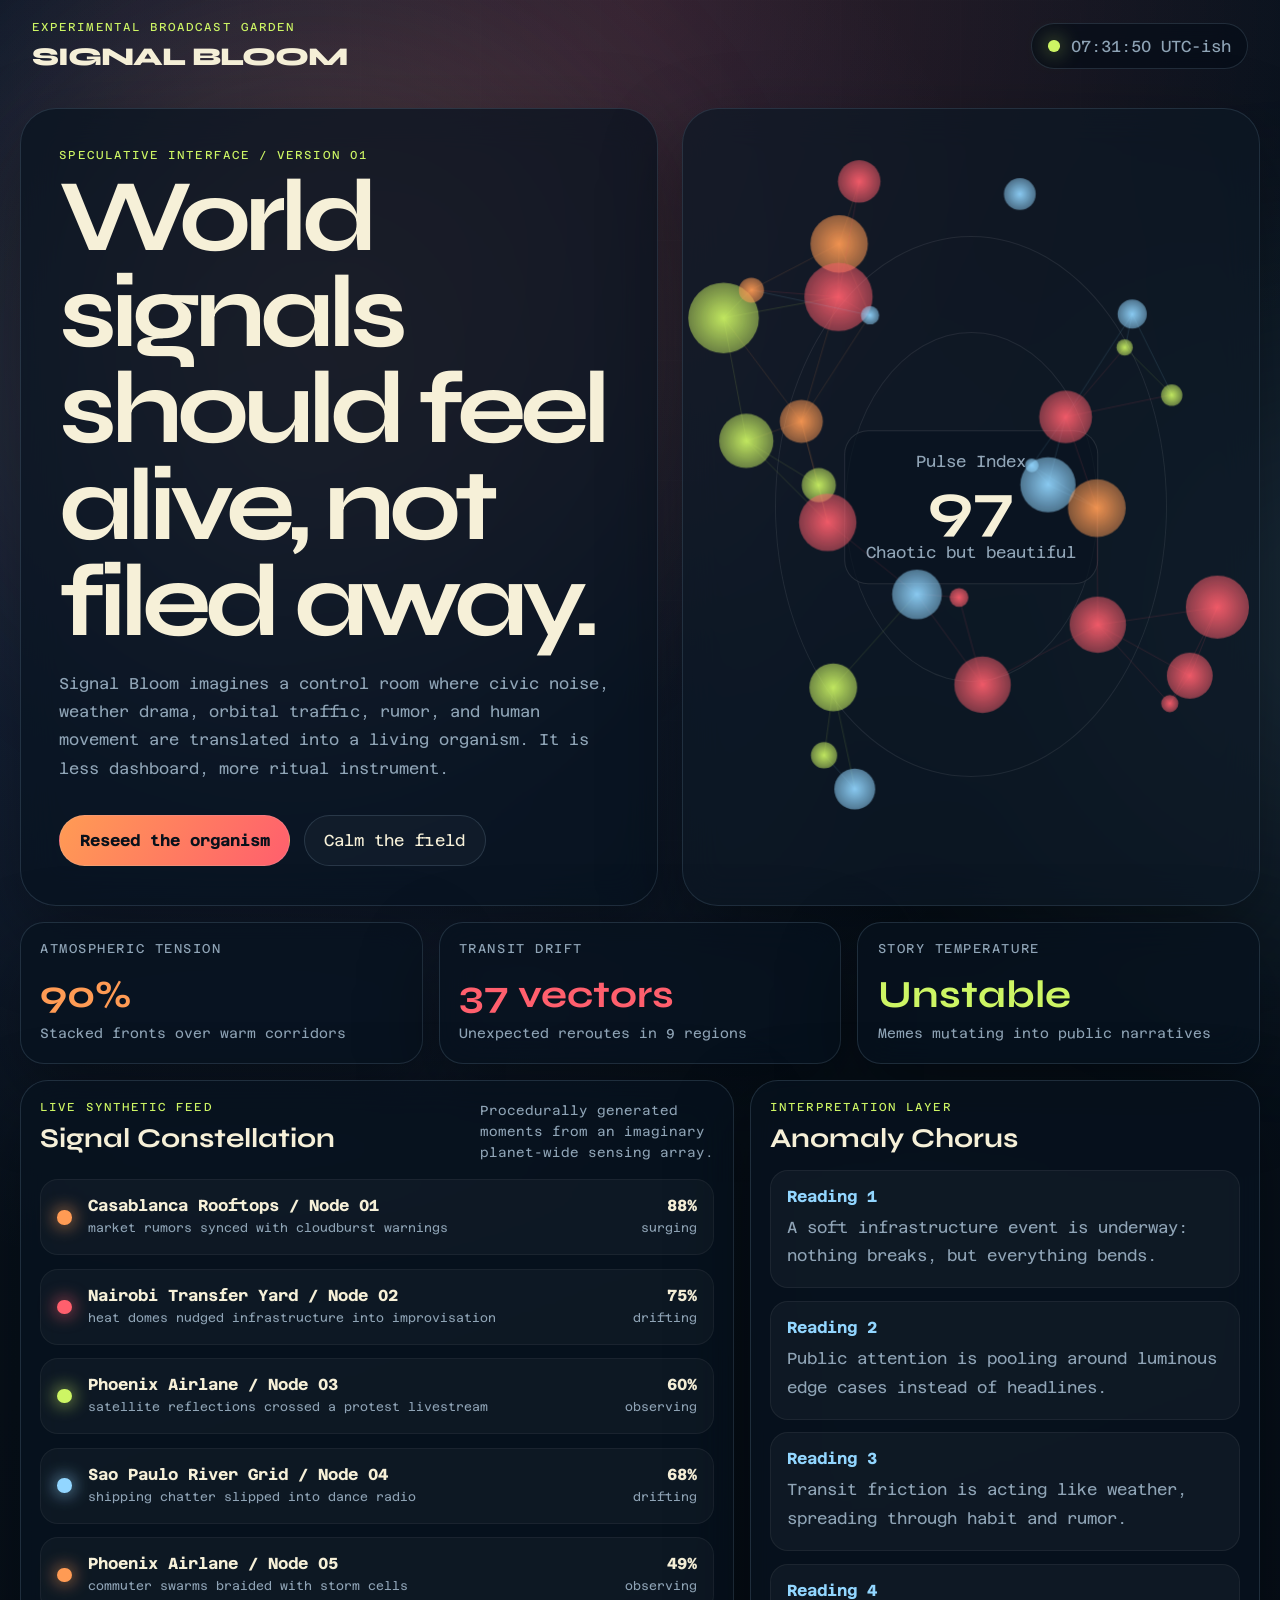
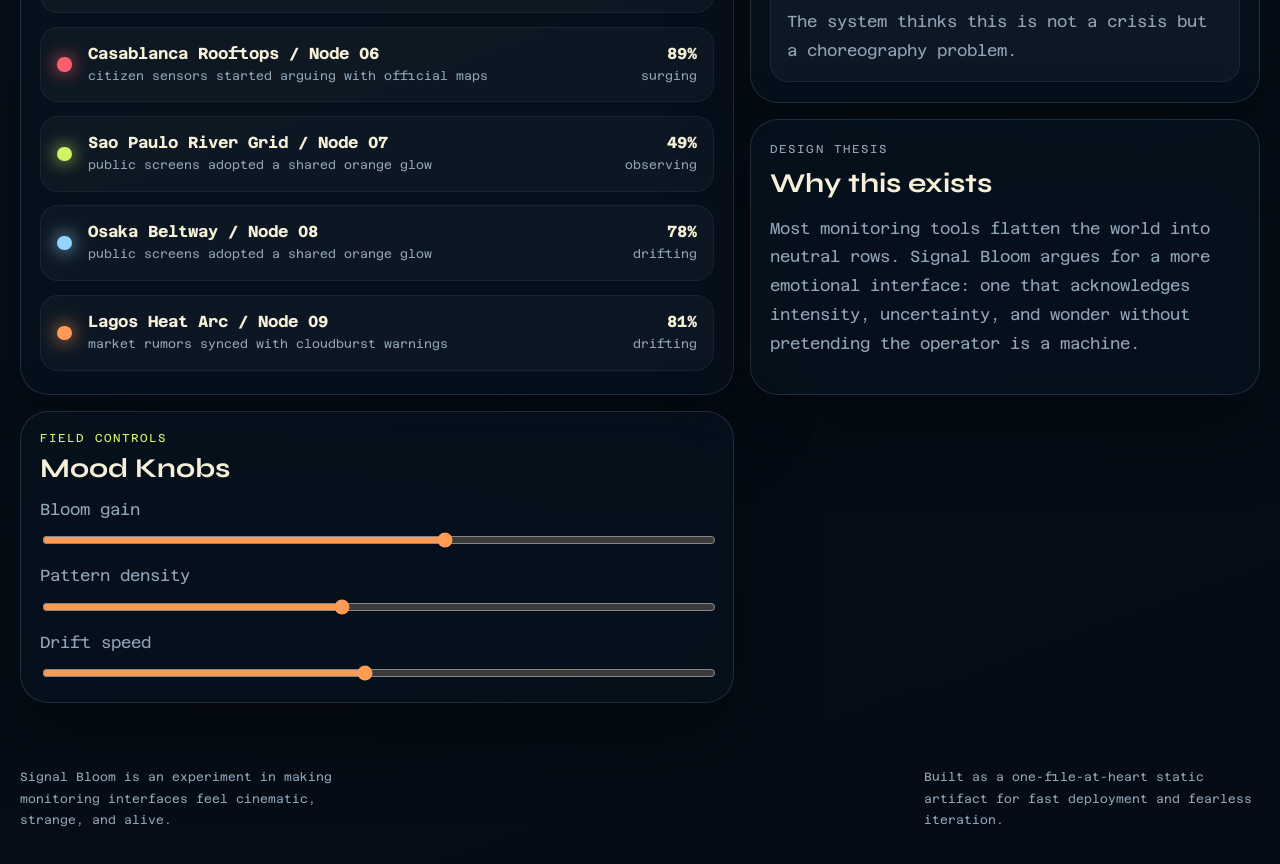
==== index.html @ ec105c97 "Create Signal Bloom experience" ====
<!DOCTYPE html>
<html lang="en">
<head>
  <meta charset="UTF-8">
  <meta name="viewport" content="width=device-width, initial-scale=1.0">
  <title>Signal Bloom</title>
  <meta
    name="description"
    content="Signal Bloom is a cinematic speculative dashboard where world noise grows into a living instrument."
  >
  <link rel="preconnect" href="https://fonts.googleapis.com">
  <link rel="preconnect" href="https://fonts.gstatic.com" crossorigin>
  <link
    href="https://fonts.googleapis.com/css2?family=Azeret+Mono:wght@400;500;700&family=Syne:wght@400;500;700;800&display=swap"
    rel="stylesheet"
  >
  <link rel="stylesheet" href="style.css">
</head>
<body>
  <div class="noise"></div>
  <div class="aurora aurora-left"></div>
  <div class="aurora aurora-right"></div>

  <header class="topbar">
    <div>
      <p class="eyebrow">Experimental Broadcast Garden</p>
      <p class="brand">SIGNAL BLOOM</p>
    </div>
    <div class="status-pill">
      <span class="status-dot"></span>
      <span id="clock">00:00:00 UTC</span>
    </div>
  </header>

  <main class="page-shell">
    <section class="hero">
      <div class="hero-copy">
        <p class="eyebrow">Speculative Interface / Version 01</p>
        <h1>World signals should feel alive, not filed away.</h1>
        <p class="lede">
          Signal Bloom imagines a control room where civic noise, weather drama, orbital traffic,
          rumor, and human movement are translated into a living organism. It is less dashboard,
          more ritual instrument.
        </p>
        <div class="hero-actions">
          <button id="reseed" class="primary-button" type="button">Reseed the organism</button>
          <button id="calm" class="ghost-button" type="button">Calm the field</button>
        </div>
      </div>

      <div class="hero-stage">
        <div class="stage-ring ring-one"></div>
        <div class="stage-ring ring-two"></div>
        <div class="stage-core">
          <p>Pulse Index</p>
          <strong id="pulse-index">87</strong>
          <span>Chaotic but beautiful</span>
        </div>
        <canvas id="signal-canvas" aria-label="Animated signal field"></canvas>
      </div>
    </section>

    <section class="metrics-grid">
      <article class="metric-card accent-sun">
        <p class="metric-label">Atmospheric Tension</p>
        <div class="metric-value-row">
          <strong id="metric-atmosphere">72%</strong>
          <span>Stacked fronts over warm corridors</span>
        </div>
      </article>
      <article class="metric-card accent-coral">
        <p class="metric-label">Transit Drift</p>
        <div class="metric-value-row">
          <strong id="metric-transit">41 vectors</strong>
          <span>Unexpected reroutes in 9 regions</span>
        </div>
      </article>
      <article class="metric-card accent-lime">
        <p class="metric-label">Story Temperature</p>
        <div class="metric-value-row">
          <strong id="metric-story">Rising</strong>
          <span>Memes mutating into public narratives</span>
        </div>
      </article>
    </section>

    <section class="content-grid">
      <article class="panel large-panel">
        <div class="panel-heading">
          <div>
            <p class="eyebrow">Live Synthetic Feed</p>
            <h2>Signal Constellation</h2>
          </div>
          <p class="panel-note">Procedurally generated moments from an imaginary planet-wide sensing array.</p>
        </div>
        <div id="signal-stream" class="signal-stream"></div>
      </article>

      <article class="panel">
        <div class="panel-heading">
          <div>
            <p class="eyebrow">Interpretation Layer</p>
            <h2>Anomaly Chorus</h2>
          </div>
        </div>
        <ul id="chorus-list" class="chorus-list"></ul>
      </article>

      <article class="panel manifesto-panel">
        <div class="panel-heading">
          <div>
            <p class="eyebrow">Design Thesis</p>
            <h2>Why this exists</h2>
          </div>
        </div>
        <p>
          Most monitoring tools flatten the world into neutral rows. Signal Bloom argues for a more
          emotional interface: one that acknowledges intensity, uncertainty, and wonder without
          pretending the operator is a machine.
        </p>
      </article>

      <article class="panel">
        <div class="panel-heading">
          <div>
            <p class="eyebrow">Field Controls</p>
            <h2>Mood Knobs</h2>
          </div>
        </div>
        <div class="control-stack">
          <label>
            Bloom gain
            <input id="gain" type="range" min="20" max="100" value="68">
          </label>
          <label>
            Pattern density
            <input id="density" type="range" min="12" max="48" value="28">
          </label>
          <label>
            Drift speed
            <input id="drift" type="range" min="5" max="28" value="16">
          </label>
        </div>
      </article>
    </section>
  </main>

  <footer class="footer">
    <p>Signal Bloom is an experiment in making monitoring interfaces feel cinematic, strange, and alive.</p>
    <p>Built as a one-file-at-heart static artifact for fast deployment and fearless iteration.</p>
  </footer>

  <script src="script.js"></script>
</body>
</html>
---- style.css ----
:root {
  --bg: #08131f;
  --bg-deep: #040b14;
  --panel: rgba(7, 18, 31, 0.72);
  --panel-strong: rgba(11, 26, 42, 0.9);
  --text: #f6f0d8;
  --muted: #8fa4b6;
  --line: rgba(182, 225, 255, 0.14);
  --sun: #ff9b54;
  --coral: #ff5f6d;
  --lime: #cdf564;
  --ice: #92d6ff;
  --violet: #7998ff;
  --shadow: 0 30px 80px rgba(0, 0, 0, 0.38);
}

* {
  box-sizing: border-box;
}

html {
  scroll-behavior: smooth;
}

body {
  margin: 0;
  min-height: 100vh;
  overflow-x: hidden;
  font-family: "Azeret Mono", monospace;
  color: var(--text);
  background:
    radial-gradient(circle at top, rgba(255, 95, 109, 0.17), transparent 28%),
    radial-gradient(circle at 20% 20%, rgba(121, 152, 255, 0.18), transparent 36%),
    linear-gradient(160deg, var(--bg) 0%, #07101a 48%, var(--bg-deep) 100%);
}

button,
input {
  font: inherit;
}

.noise,
.aurora {
  pointer-events: none;
  position: fixed;
  inset: 0;
}

.noise {
  opacity: 0.08;
  mix-blend-mode: screen;
  background-image:
    linear-gradient(rgba(255, 255, 255, 0.08) 1px, transparent 1px),
    linear-gradient(90deg, rgba(255, 255, 255, 0.06) 1px, transparent 1px);
  background-size: 120px 120px;
  mask-image: radial-gradient(circle at center, black, transparent 82%);
}

.aurora {
  filter: blur(70px);
  opacity: 0.45;
}

.aurora-left {
  background: radial-gradient(circle, rgba(255, 155, 84, 0.45), transparent 60%);
  transform: translate(-25%, -12%);
}

.aurora-right {
  background: radial-gradient(circle, rgba(146, 214, 255, 0.32), transparent 65%);
  transform: translate(55%, 18%);
}

.topbar,
.footer,
.page-shell {
  position: relative;
  z-index: 1;
}

.topbar {
  display: flex;
  align-items: center;
  justify-content: space-between;
  gap: 1rem;
  padding: 1.25rem clamp(1rem, 3vw, 2rem);
}

.eyebrow {
  margin: 0 0 0.45rem;
  color: var(--lime);
  font-size: 0.72rem;
  letter-spacing: 0.18em;
  text-transform: uppercase;
}

.brand {
  margin: 0;
  font-family: "Syne", sans-serif;
  font-size: clamp(1.3rem, 2vw, 1.8rem);
  font-weight: 800;
  letter-spacing: -0.04em;
}

.status-pill {
  display: inline-flex;
  align-items: center;
  gap: 0.7rem;
  padding: 0.8rem 1rem;
  border: 1px solid var(--line);
  border-radius: 999px;
  background: rgba(5, 13, 24, 0.66);
  backdrop-filter: blur(14px);
  color: var(--muted);
}

.status-dot {
  width: 0.72rem;
  height: 0.72rem;
  border-radius: 50%;
  background: var(--lime);
  box-shadow: 0 0 20px rgba(205, 245, 100, 0.7);
  animation: blink 2.6s infinite ease-in-out;
}

.page-shell {
  width: min(1240px, calc(100% - 2rem));
  margin: 0 auto;
  padding: 1rem 0 4rem;
}

.hero {
  display: grid;
  grid-template-columns: 1.05fr 0.95fr;
  gap: 1.5rem;
  align-items: stretch;
}

.hero-copy,
.hero-stage,
.metric-card,
.panel {
  border: 1px solid var(--line);
  background: var(--panel);
  backdrop-filter: blur(18px);
  box-shadow: var(--shadow);
}

.hero-copy {
  padding: clamp(1.5rem, 3vw, 3rem);
  border-radius: 36px;
}

.hero-copy h1 {
  margin: 0;
  font-family: "Syne", sans-serif;
  font-size: clamp(3.4rem, 8vw, 7rem);
  line-height: 0.94;
  letter-spacing: -0.06em;
}

.lede {
  max-width: 58ch;
  margin: 1.25rem 0 0;
  color: var(--muted);
  line-height: 1.8;
  font-size: 0.98rem;
}

.hero-actions {
  display: flex;
  flex-wrap: wrap;
  gap: 0.9rem;
  margin-top: 2rem;
}

.primary-button,
.ghost-button {
  padding: 0.95rem 1.2rem;
  border-radius: 999px;
  border: 1px solid var(--line);
  cursor: pointer;
  transition: transform 180ms ease, background 180ms ease, border-color 180ms ease;
}

.primary-button {
  background: linear-gradient(120deg, var(--sun), var(--coral));
  color: #09111b;
  font-weight: 700;
}

.ghost-button {
  background: rgba(255, 255, 255, 0.03);
  color: var(--text);
}

.primary-button:hover,
.ghost-button:hover {
  transform: translateY(-2px);
  border-color: rgba(255, 255, 255, 0.35);
}

.hero-stage {
  position: relative;
  min-height: 540px;
  overflow: hidden;
  border-radius: 36px;
}

.stage-ring,
.stage-core,
#signal-canvas {
  position: absolute;
}

#signal-canvas {
  inset: 0;
  width: 100%;
  height: 100%;
}

.stage-ring {
  inset: 16%;
  border-radius: 50%;
  border: 1px solid rgba(255, 255, 255, 0.08);
  animation: rotate 18s linear infinite;
}

.ring-two {
  inset: 28%;
  animation-direction: reverse;
  animation-duration: 26s;
}

.stage-core {
  top: 50%;
  left: 50%;
  display: grid;
  gap: 0.25rem;
  min-width: 170px;
  padding: 1.3rem;
  transform: translate(-50%, -50%);
  border: 1px solid rgba(255, 255, 255, 0.1);
  border-radius: 24px;
  text-align: center;
  background: rgba(6, 16, 28, 0.72);
}

.stage-core p,
.stage-core span {
  margin: 0;
  color: var(--muted);
}

.stage-core strong {
  font-family: "Syne", sans-serif;
  font-size: 4rem;
  line-height: 1;
}

.metrics-grid {
  display: grid;
  grid-template-columns: repeat(3, 1fr);
  gap: 1rem;
  margin-top: 1rem;
}

.metric-card {
  padding: 1.15rem 1.2rem;
  border-radius: 24px;
}

.metric-label {
  margin: 0 0 0.9rem;
  color: var(--muted);
  font-size: 0.8rem;
  text-transform: uppercase;
  letter-spacing: 0.12em;
}

.metric-value-row {
  display: grid;
  gap: 0.35rem;
}

.metric-value-row strong {
  font-family: "Syne", sans-serif;
  font-size: clamp(1.6rem, 3vw, 2.4rem);
}

.metric-value-row span {
  color: var(--muted);
  line-height: 1.6;
  font-size: 0.85rem;
}

.accent-sun strong {
  color: var(--sun);
}

.accent-coral strong {
  color: var(--coral);
}

.accent-lime strong {
  color: var(--lime);
}

.content-grid {
  display: grid;
  grid-template-columns: 1.4fr 1fr;
  gap: 1rem;
  margin-top: 1rem;
}

.panel {
  padding: 1.2rem;
  border-radius: 28px;
}

.large-panel {
  grid-row: span 2;
}

.panel-heading {
  display: flex;
  justify-content: space-between;
  gap: 1rem;
  align-items: start;
  margin-bottom: 1rem;
}

.panel-heading h2 {
  margin: 0;
  font-family: "Syne", sans-serif;
  font-size: 1.7rem;
}

.panel-note {
  max-width: 26ch;
  margin: 0;
  color: var(--muted);
  line-height: 1.6;
  font-size: 0.82rem;
}

.signal-stream {
  display: grid;
  gap: 0.85rem;
}

.signal-row {
  display: grid;
  grid-template-columns: auto 1fr auto;
  gap: 1rem;
  align-items: center;
  padding: 1rem;
  border-radius: 18px;
  background: rgba(255, 255, 255, 0.03);
  border: 1px solid rgba(255, 255, 255, 0.05);
  transform: translateY(16px);
  opacity: 0;
  animation: rise 800ms forwards;
}

.signal-badge {
  width: 0.9rem;
  height: 0.9rem;
  border-radius: 50%;
  box-shadow: 0 0 18px currentColor;
}

.signal-meta strong,
.signal-energy strong {
  display: block;
  margin-bottom: 0.25rem;
}

.signal-meta p,
.signal-energy p {
  margin: 0;
  color: var(--muted);
  font-size: 0.76rem;
  line-height: 1.55;
}

.signal-energy {
  text-align: right;
}

.chorus-list {
  display: grid;
  gap: 0.8rem;
  padding: 0;
  margin: 0;
  list-style: none;
}

.chorus-list li {
  padding: 1rem;
  border-radius: 18px;
  background: rgba(255, 255, 255, 0.035);
  border: 1px solid rgba(255, 255, 255, 0.06);
}

.chorus-list strong {
  display: block;
  margin-bottom: 0.5rem;
  color: var(--ice);
}

.chorus-list span,
.manifesto-panel p {
  color: var(--muted);
  line-height: 1.8;
}

.control-stack {
  display: grid;
  gap: 1rem;
}

.control-stack label {
  display: grid;
  gap: 0.7rem;
  color: var(--muted);
}

input[type="range"] {
  width: 100%;
  accent-color: var(--sun);
}

.footer {
  display: flex;
  justify-content: space-between;
  gap: 1rem;
  width: min(1240px, calc(100% - 2rem));
  margin: 0 auto;
  padding: 0 0 2rem;
  color: var(--muted);
  font-size: 0.75rem;
}

.footer p {
  margin: 0;
  max-width: 42ch;
  line-height: 1.8;
}

@keyframes rotate {
  from {
    transform: rotate(0deg);
  }
  to {
    transform: rotate(360deg);
  }
}

@keyframes blink {
  0%,
  100% {
    opacity: 0.35;
  }
  50% {
    opacity: 1;
  }
}

@keyframes rise {
  to {
    opacity: 1;
    transform: translateY(0);
  }
}

@media (max-width: 980px) {
  .hero,
  .metrics-grid,
  .content-grid,
  .footer {
    grid-template-columns: 1fr;
  }

  .footer {
    display: grid;
  }

  .hero-stage {
    min-height: 460px;
  }
}

@media (max-width: 640px) {
  .topbar {
    align-items: start;
    flex-direction: column;
  }

  .hero-copy h1 {
    font-size: clamp(2.8rem, 18vw, 4.4rem);
  }

  .hero-copy,
  .hero-stage,
  .metric-card,
  .panel {
    border-radius: 24px;
  }

  .stage-core strong {
    font-size: 3.2rem;
  }
}
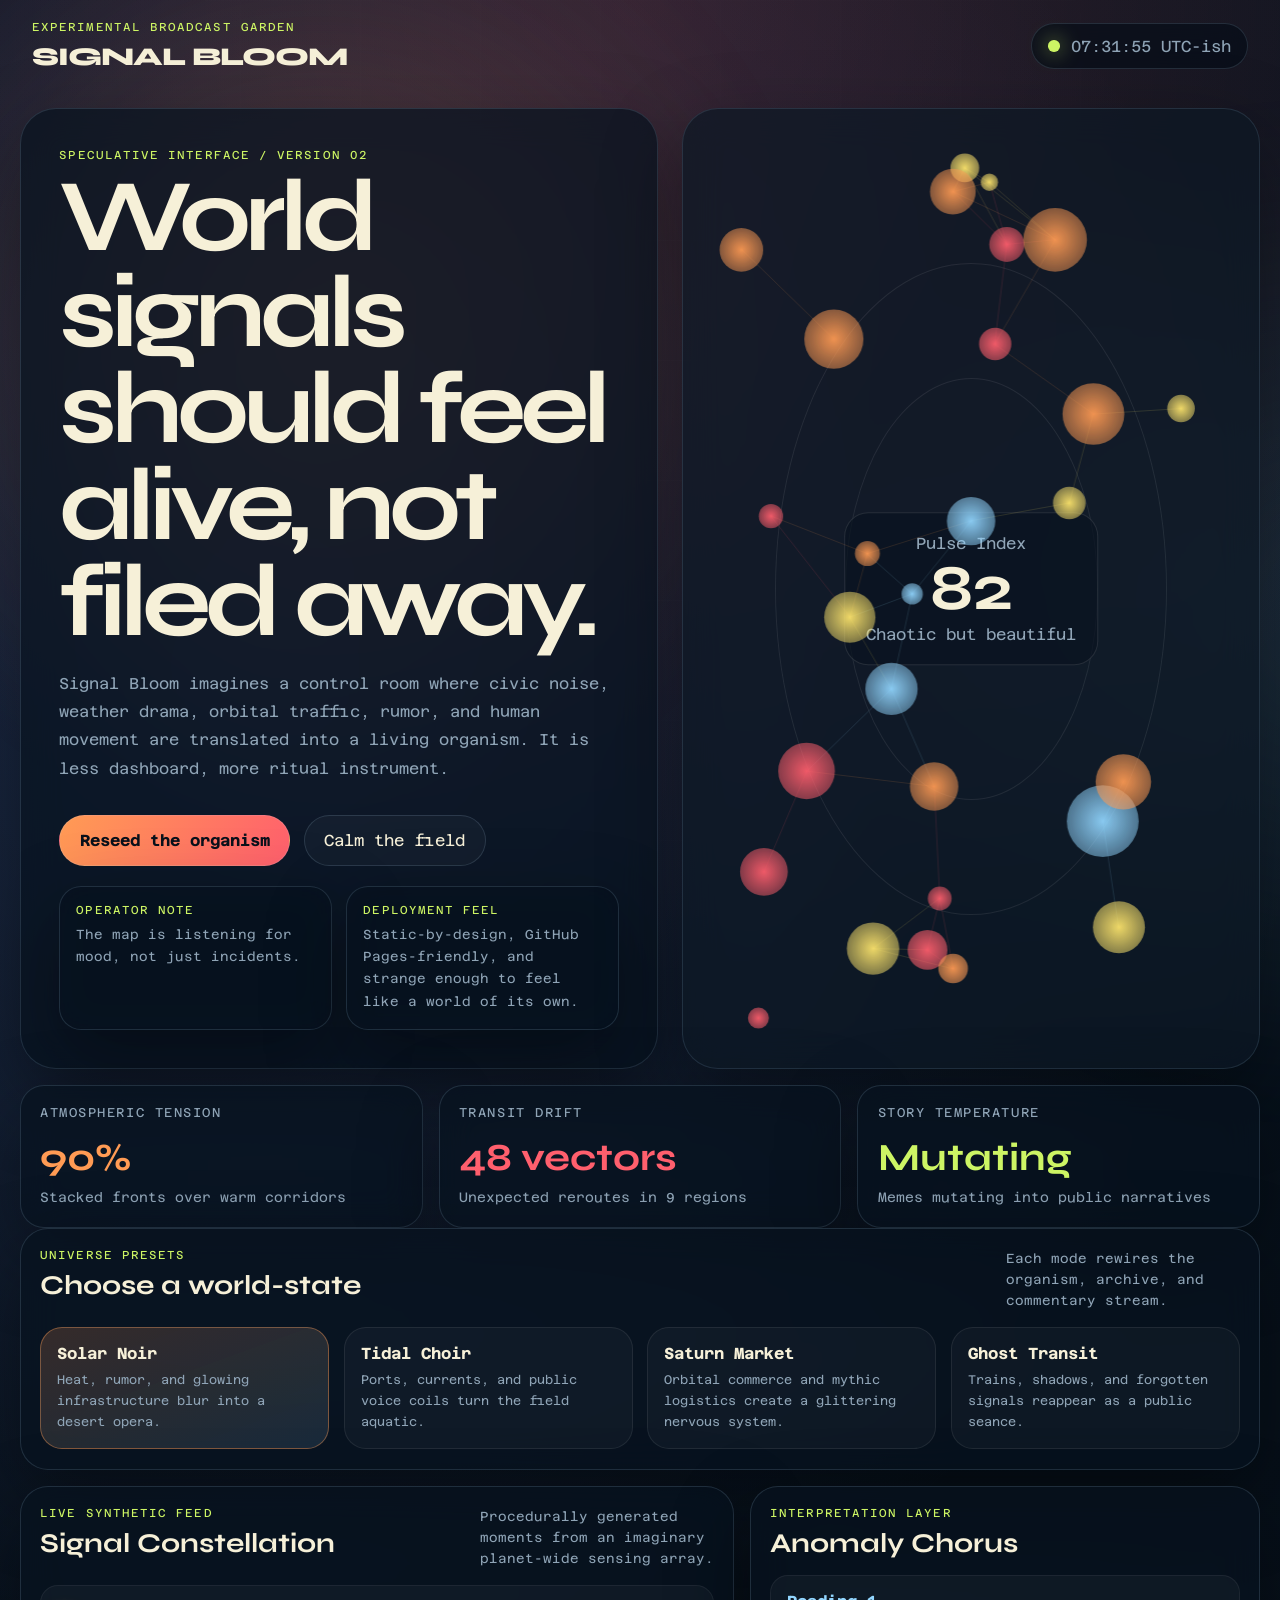
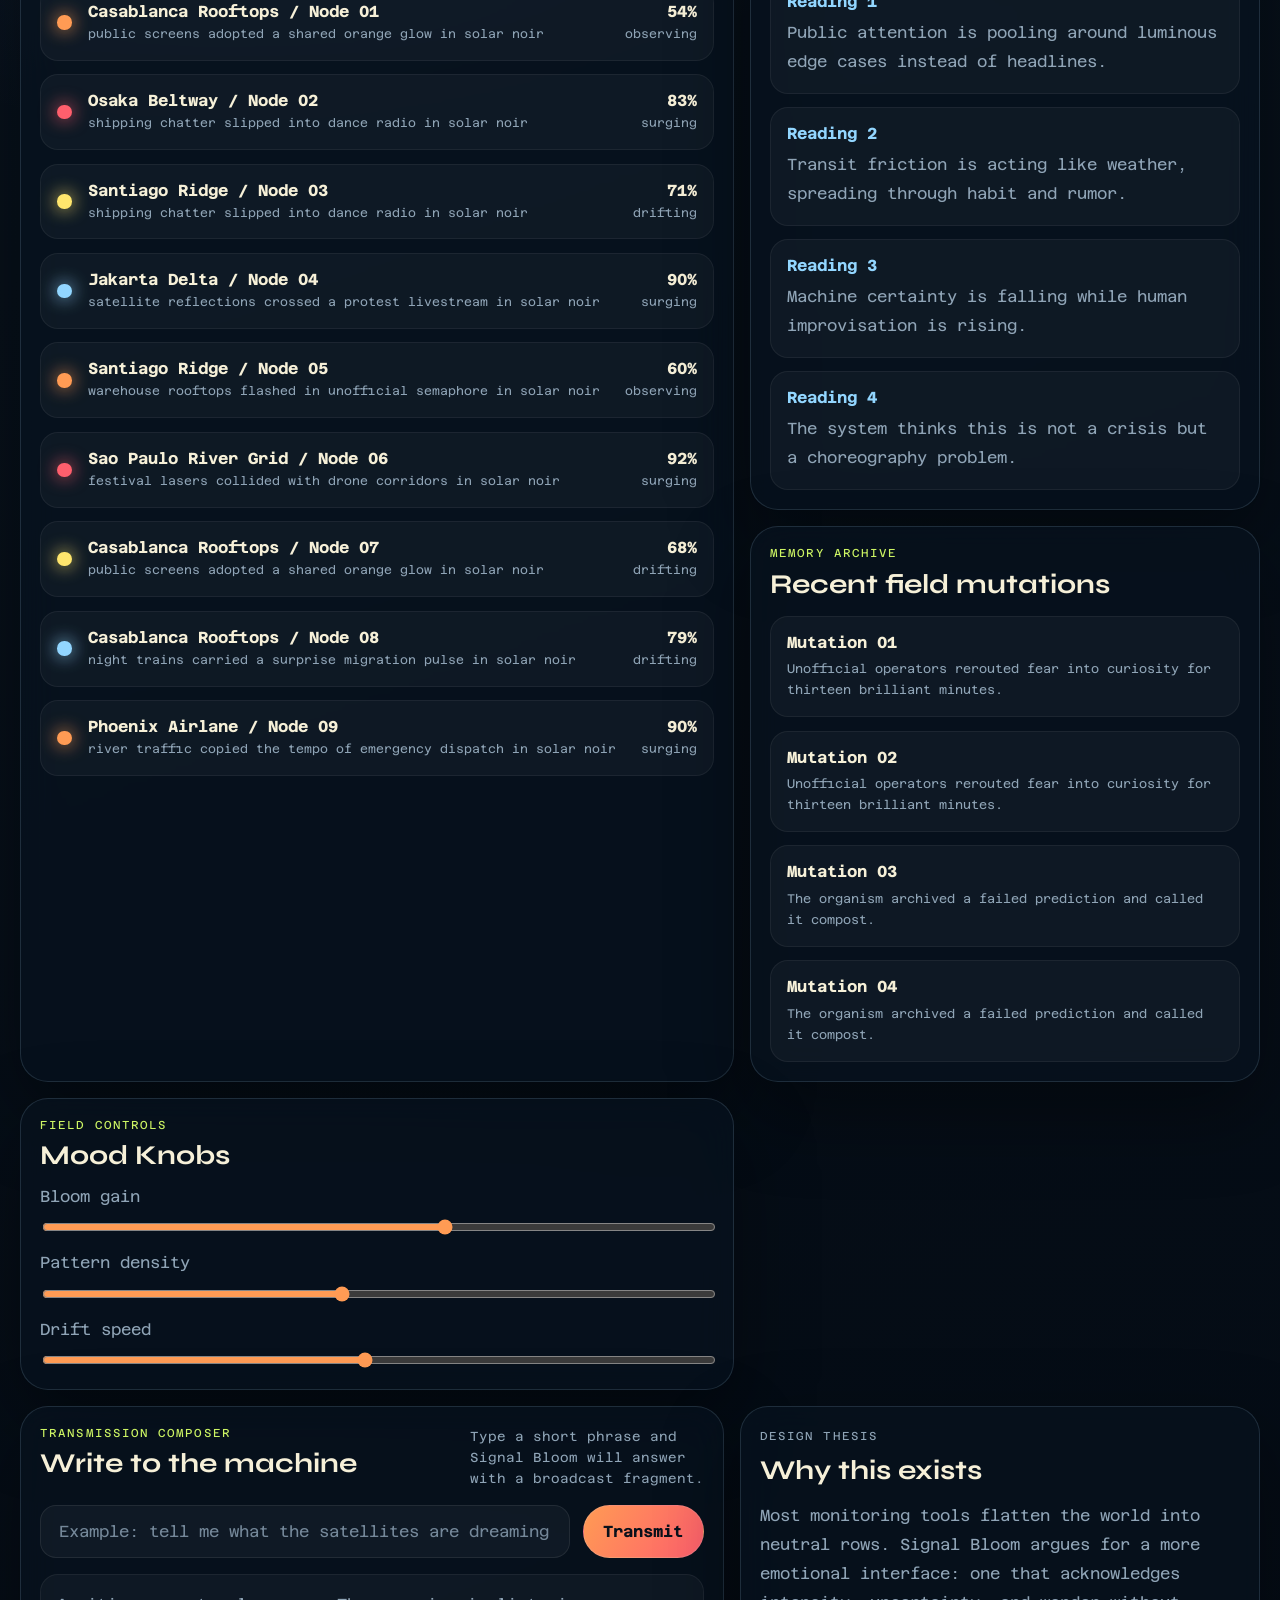
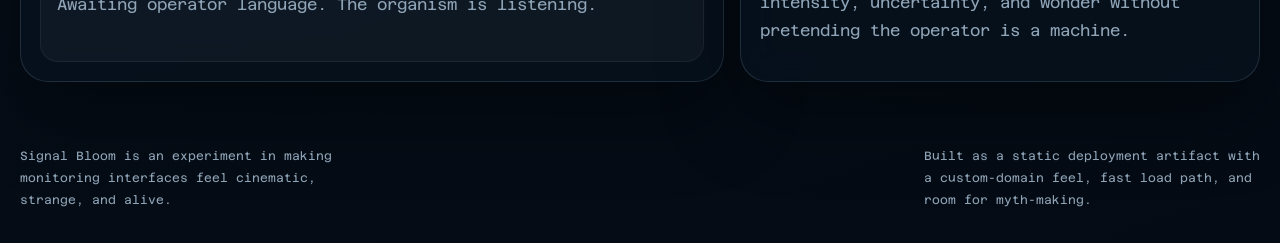
==== commit 470e25bb: "Expand Signal Bloom universe" ====
--- a/index.html
+++ b/index.html
@@ -8,6 +8,15 @@
     name="description"
     content="Signal Bloom is a cinematic speculative dashboard where world noise grows into a living instrument."
   >
+  <meta name="theme-color" content="#08131f">
+  <meta property="og:title" content="Signal Bloom">
+  <meta
+    property="og:description"
+    content="A cinematic speculative control room where global signals become a living organism."
+  >
+  <meta property="og:type" content="website">
+  <link rel="icon" href="favicon.svg" type="image/svg+xml">
+  <link rel="manifest" href="site.webmanifest">
   <link rel="preconnect" href="https://fonts.googleapis.com">
   <link rel="preconnect" href="https://fonts.gstatic.com" crossorigin>
   <link
@@ -35,7 +44,7 @@
   <main class="page-shell">
     <section class="hero">
       <div class="hero-copy">
-        <p class="eyebrow">Speculative Interface / Version 01</p>
+        <p class="eyebrow">Speculative Interface / Version 02</p>
         <h1>World signals should feel alive, not filed away.</h1>
         <p class="lede">
           Signal Bloom imagines a control room where civic noise, weather drama, orbital traffic,
@@ -46,6 +55,20 @@
           <button id="reseed" class="primary-button" type="button">Reseed the organism</button>
           <button id="calm" class="ghost-button" type="button">Calm the field</button>
         </div>
+        <div class="hero-subgrid">
+          <article class="mini-panel">
+            <p class="eyebrow">Operator Note</p>
+            <p id="operator-note" class="mini-copy">
+              The map is listening for mood, not just incidents.
+            </p>
+          </article>
+          <article class="mini-panel">
+            <p class="eyebrow">Deployment Feel</p>
+            <p class="mini-copy">
+              Static-by-design, GitHub Pages-friendly, and strange enough to feel like a world of its own.
+            </p>
+          </article>
+        </div>
       </div>
 
       <div class="hero-stage">
@@ -54,7 +77,7 @@
         <div class="stage-core">
           <p>Pulse Index</p>
           <strong id="pulse-index">87</strong>
-          <span>Chaotic but beautiful</span>
+          <span id="pulse-caption">Chaotic but beautiful</span>
         </div>
         <canvas id="signal-canvas" aria-label="Animated signal field"></canvas>
       </div>
@@ -84,6 +107,17 @@
       </article>
     </section>
 
+    <section class="scenario-panel panel">
+      <div class="panel-heading">
+        <div>
+          <p class="eyebrow">Universe Presets</p>
+          <h2>Choose a world-state</h2>
+        </div>
+        <p class="panel-note">Each mode rewires the organism, archive, and commentary stream.</p>
+      </div>
+      <div id="scenario-grid" class="scenario-grid"></div>
+    </section>
+
     <section class="content-grid">
       <article class="panel large-panel">
         <div class="panel-heading">
@@ -106,18 +140,14 @@
         <ul id="chorus-list" class="chorus-list"></ul>
       </article>
 
-      <article class="panel manifesto-panel">
-        <div class="panel-heading">
-          <div>
-            <p class="eyebrow">Design Thesis</p>
-            <h2>Why this exists</h2>
-          </div>
-        </div>
-        <p>
-          Most monitoring tools flatten the world into neutral rows. Signal Bloom argues for a more
-          emotional interface: one that acknowledges intensity, uncertainty, and wonder without
-          pretending the operator is a machine.
-        </p>
+      <article class="panel timeline-panel">
+        <div class="panel-heading">
+          <div>
+            <p class="eyebrow">Memory Archive</p>
+            <h2>Recent field mutations</h2>
+          </div>
+        </div>
+        <div id="timeline" class="timeline"></div>
       </article>
 
       <article class="panel">
@@ -143,11 +173,45 @@
         </div>
       </article>
     </section>
+
+    <section class="lower-grid">
+      <article class="panel composer-panel">
+        <div class="panel-heading">
+          <div>
+            <p class="eyebrow">Transmission Composer</p>
+            <h2>Write to the machine</h2>
+          </div>
+          <p class="panel-note">Type a short phrase and Signal Bloom will answer with a broadcast fragment.</p>
+        </div>
+        <div class="composer">
+          <label class="sr-only" for="transmission-input">Transmission prompt</label>
+          <input id="transmission-input" class="composer-input" type="text" maxlength="90" placeholder="Example: tell me what the satellites are dreaming">
+          <button id="transmit" class="primary-button" type="button">Transmit</button>
+        </div>
+        <div id="transmission-output" class="transmission-output">
+          Awaiting operator language. The organism is listening.
+        </div>
+      </article>
+
+      <article class="panel manifesto-panel">
+        <div class="panel-heading">
+          <div>
+            <p class="eyebrow">Design Thesis</p>
+            <h2>Why this exists</h2>
+          </div>
+        </div>
+        <p>
+          Most monitoring tools flatten the world into neutral rows. Signal Bloom argues for a more
+          emotional interface: one that acknowledges intensity, uncertainty, and wonder without
+          pretending the operator is a machine.
+        </p>
+      </article>
+    </section>
   </main>
 
   <footer class="footer">
     <p>Signal Bloom is an experiment in making monitoring interfaces feel cinematic, strange, and alive.</p>
-    <p>Built as a one-file-at-heart static artifact for fast deployment and fearless iteration.</p>
+    <p>Built as a static deployment artifact with a custom-domain feel, fast load path, and room for myth-making.</p>
   </footer>
 
   <script src="script.js"></script>
--- a/style.css
+++ b/style.css
@@ -39,6 +39,18 @@
   font: inherit;
 }
 
+.sr-only {
+  position: absolute;
+  width: 1px;
+  height: 1px;
+  padding: 0;
+  margin: -1px;
+  overflow: hidden;
+  clip: rect(0, 0, 0, 0);
+  white-space: nowrap;
+  border: 0;
+}
+
 .noise,
 .aurora {
   pointer-events: none;
@@ -139,7 +151,8 @@
 .hero-copy,
 .hero-stage,
 .metric-card,
-.panel {
+.panel,
+.mini-panel {
   border: 1px solid var(--line);
   background: var(--panel);
   backdrop-filter: blur(18px);
@@ -172,6 +185,25 @@
   flex-wrap: wrap;
   gap: 0.9rem;
   margin-top: 2rem;
+}
+
+.hero-subgrid {
+  display: grid;
+  grid-template-columns: repeat(2, 1fr);
+  gap: 0.9rem;
+  margin-top: 1.2rem;
+}
+
+.mini-panel {
+  padding: 1rem;
+  border-radius: 22px;
+}
+
+.mini-copy {
+  margin: 0;
+  color: var(--muted);
+  line-height: 1.7;
+  font-size: 0.82rem;
 }
 
 .primary-button,
@@ -195,7 +227,8 @@
 }
 
 .primary-button:hover,
-.ghost-button:hover {
+.ghost-button:hover,
+.scenario-card:hover {
   transform: translateY(-2px);
   border-color: rgba(255, 255, 255, 0.35);
 }
@@ -258,11 +291,24 @@
   line-height: 1;
 }
 
-.metrics-grid {
-  display: grid;
-  grid-template-columns: repeat(3, 1fr);
+.metrics-grid,
+.content-grid,
+.lower-grid {
+  display: grid;
   gap: 1rem;
   margin-top: 1rem;
+}
+
+.metrics-grid {
+  grid-template-columns: repeat(3, 1fr);
+}
+
+.content-grid {
+  grid-template-columns: 1.4fr 1fr;
+}
+
+.lower-grid {
+  grid-template-columns: 1.15fr 0.85fr;
 }
 
 .metric-card {
@@ -304,13 +350,6 @@
 
 .accent-lime strong {
   color: var(--lime);
-}
-
-.content-grid {
-  display: grid;
-  grid-template-columns: 1.4fr 1fr;
-  gap: 1rem;
-  margin-top: 1rem;
 }
 
 .panel {
@@ -344,9 +383,57 @@
   font-size: 0.82rem;
 }
 
-.signal-stream {
+.scenario-grid {
+  display: grid;
+  grid-template-columns: repeat(4, 1fr);
+  gap: 0.9rem;
+}
+
+.scenario-card {
+  width: 100%;
+  padding: 1rem;
+  text-align: left;
+  border-radius: 22px;
+  border: 1px solid rgba(255, 255, 255, 0.08);
+  background: rgba(255, 255, 255, 0.03);
+  color: var(--text);
+  cursor: pointer;
+  transition: transform 180ms ease, border-color 180ms ease, background 180ms ease;
+}
+
+.scenario-card strong,
+.timeline-item strong {
+  display: block;
+  margin-bottom: 0.4rem;
+}
+
+.scenario-card span,
+.timeline-item span {
+  color: var(--muted);
+  font-size: 0.78rem;
+  line-height: 1.6;
+}
+
+.scenario-card.is-active {
+  background: linear-gradient(160deg, rgba(255, 155, 84, 0.18), rgba(146, 214, 255, 0.12));
+  border-color: rgba(255, 155, 84, 0.4);
+}
+
+.signal-stream,
+.timeline,
+.chorus-list {
   display: grid;
   gap: 0.85rem;
+}
+
+.signal-row,
+.timeline-item,
+.chorus-list li,
+.transmission-output {
+  padding: 1rem;
+  border-radius: 18px;
+  background: rgba(255, 255, 255, 0.035);
+  border: 1px solid rgba(255, 255, 255, 0.06);
 }
 
 .signal-row {
@@ -354,10 +441,6 @@
   grid-template-columns: auto 1fr auto;
   gap: 1rem;
   align-items: center;
-  padding: 1rem;
-  border-radius: 18px;
-  background: rgba(255, 255, 255, 0.03);
-  border: 1px solid rgba(255, 255, 255, 0.05);
   transform: translateY(16px);
   opacity: 0;
   animation: rise 800ms forwards;
@@ -389,18 +472,9 @@
 }
 
 .chorus-list {
-  display: grid;
-  gap: 0.8rem;
   padding: 0;
   margin: 0;
   list-style: none;
-}
-
-.chorus-list li {
-  padding: 1rem;
-  border-radius: 18px;
-  background: rgba(255, 255, 255, 0.035);
-  border: 1px solid rgba(255, 255, 255, 0.06);
 }
 
 .chorus-list strong {
@@ -429,6 +503,32 @@
 input[type="range"] {
   width: 100%;
   accent-color: var(--sun);
+}
+
+.composer {
+  display: grid;
+  grid-template-columns: 1fr auto;
+  gap: 0.8rem;
+  margin-bottom: 1rem;
+}
+
+.composer-input {
+  width: 100%;
+  padding: 1rem 1.1rem;
+  border-radius: 16px;
+  border: 1px solid rgba(255, 255, 255, 0.08);
+  background: rgba(255, 255, 255, 0.04);
+  color: var(--text);
+}
+
+.composer-input::placeholder {
+  color: rgba(143, 164, 182, 0.8);
+}
+
+.transmission-output {
+  color: var(--muted);
+  line-height: 1.8;
+  min-height: 88px;
 }
 
 .footer {
@@ -474,11 +574,19 @@
   }
 }
 
+@media (max-width: 1100px) {
+  .scenario-grid {
+    grid-template-columns: repeat(2, 1fr);
+  }
+}
+
 @media (max-width: 980px) {
   .hero,
   .metrics-grid,
   .content-grid,
-  .footer {
+  .lower-grid,
+  .footer,
+  .hero-subgrid {
     grid-template-columns: 1fr;
   }
 
@@ -504,11 +612,26 @@
   .hero-copy,
   .hero-stage,
   .metric-card,
-  .panel {
+  .panel,
+  .mini-panel {
     border-radius: 24px;
   }
 
   .stage-core strong {
     font-size: 3.2rem;
   }
-}
+
+  .scenario-grid,
+  .composer {
+    grid-template-columns: 1fr;
+  }
+
+  .signal-row {
+    grid-template-columns: 1fr;
+    text-align: left;
+  }
+
+  .signal-energy {
+    text-align: left;
+  }
+}
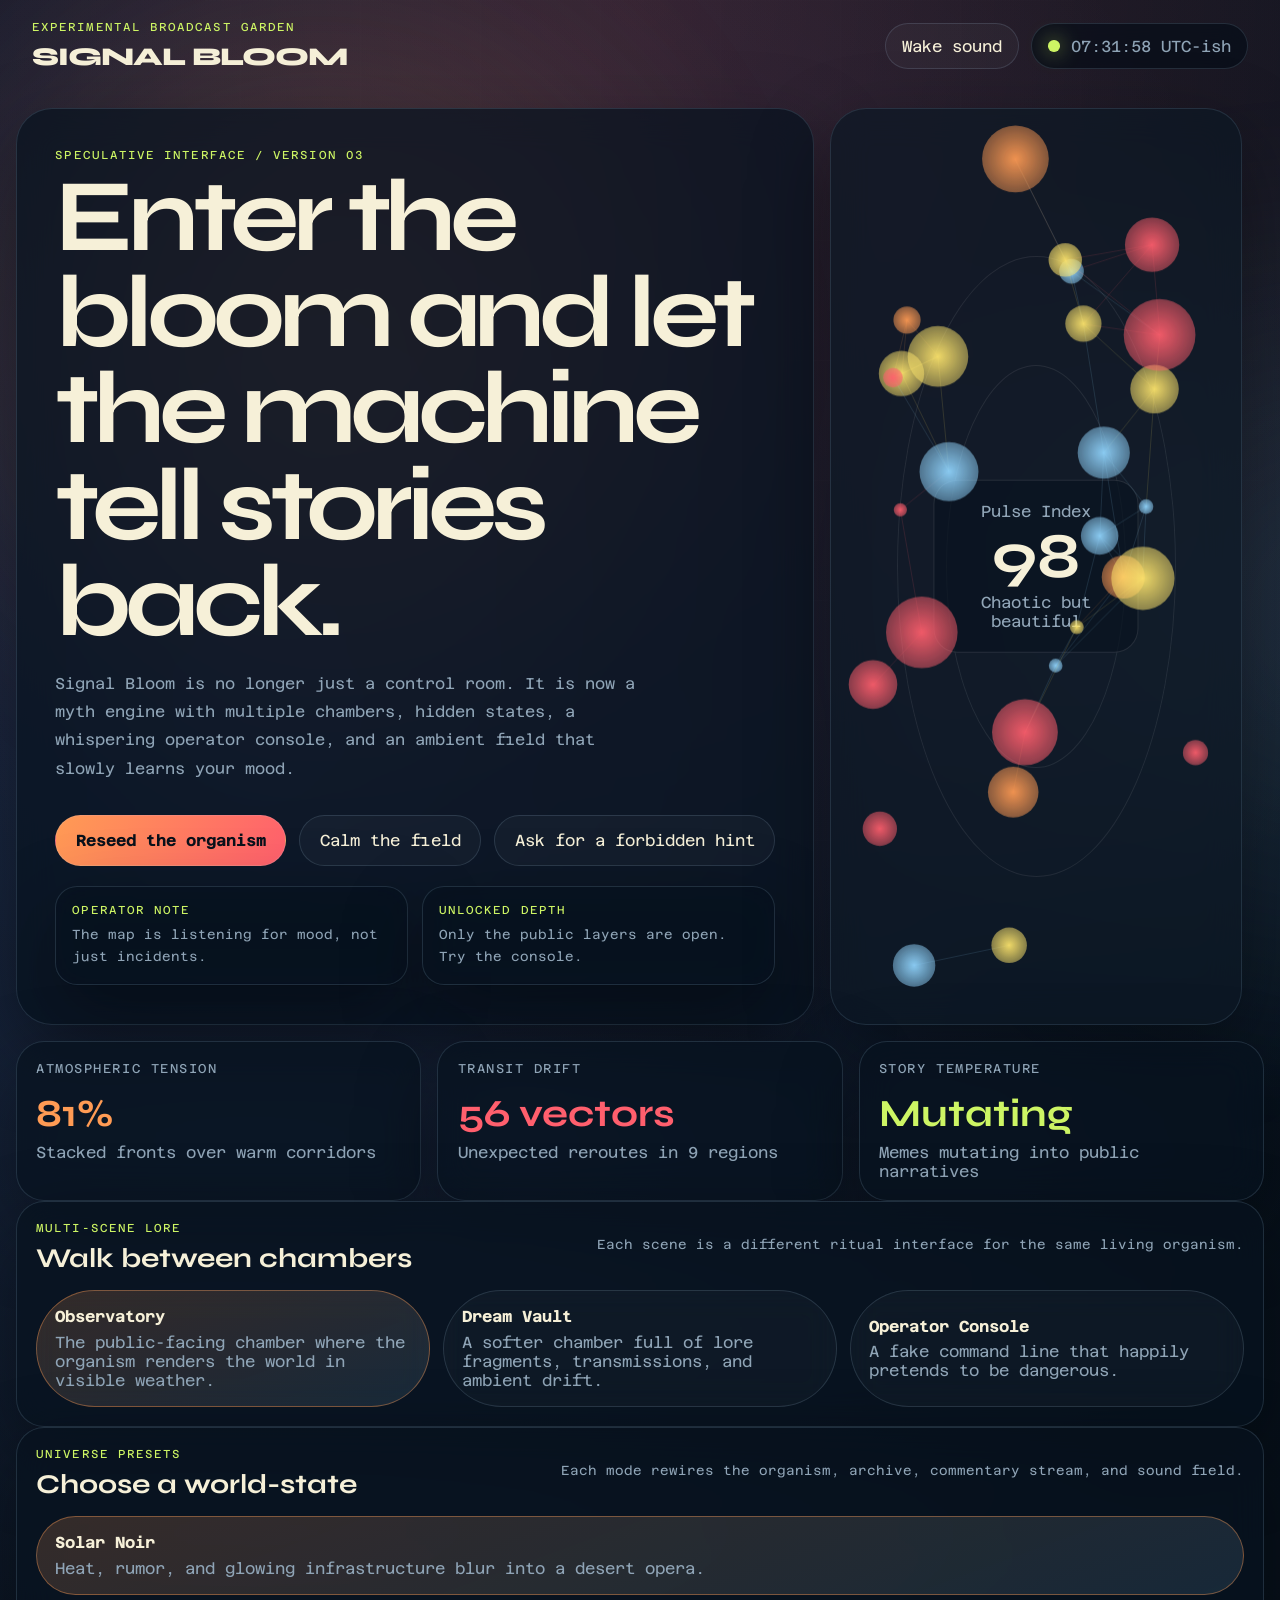
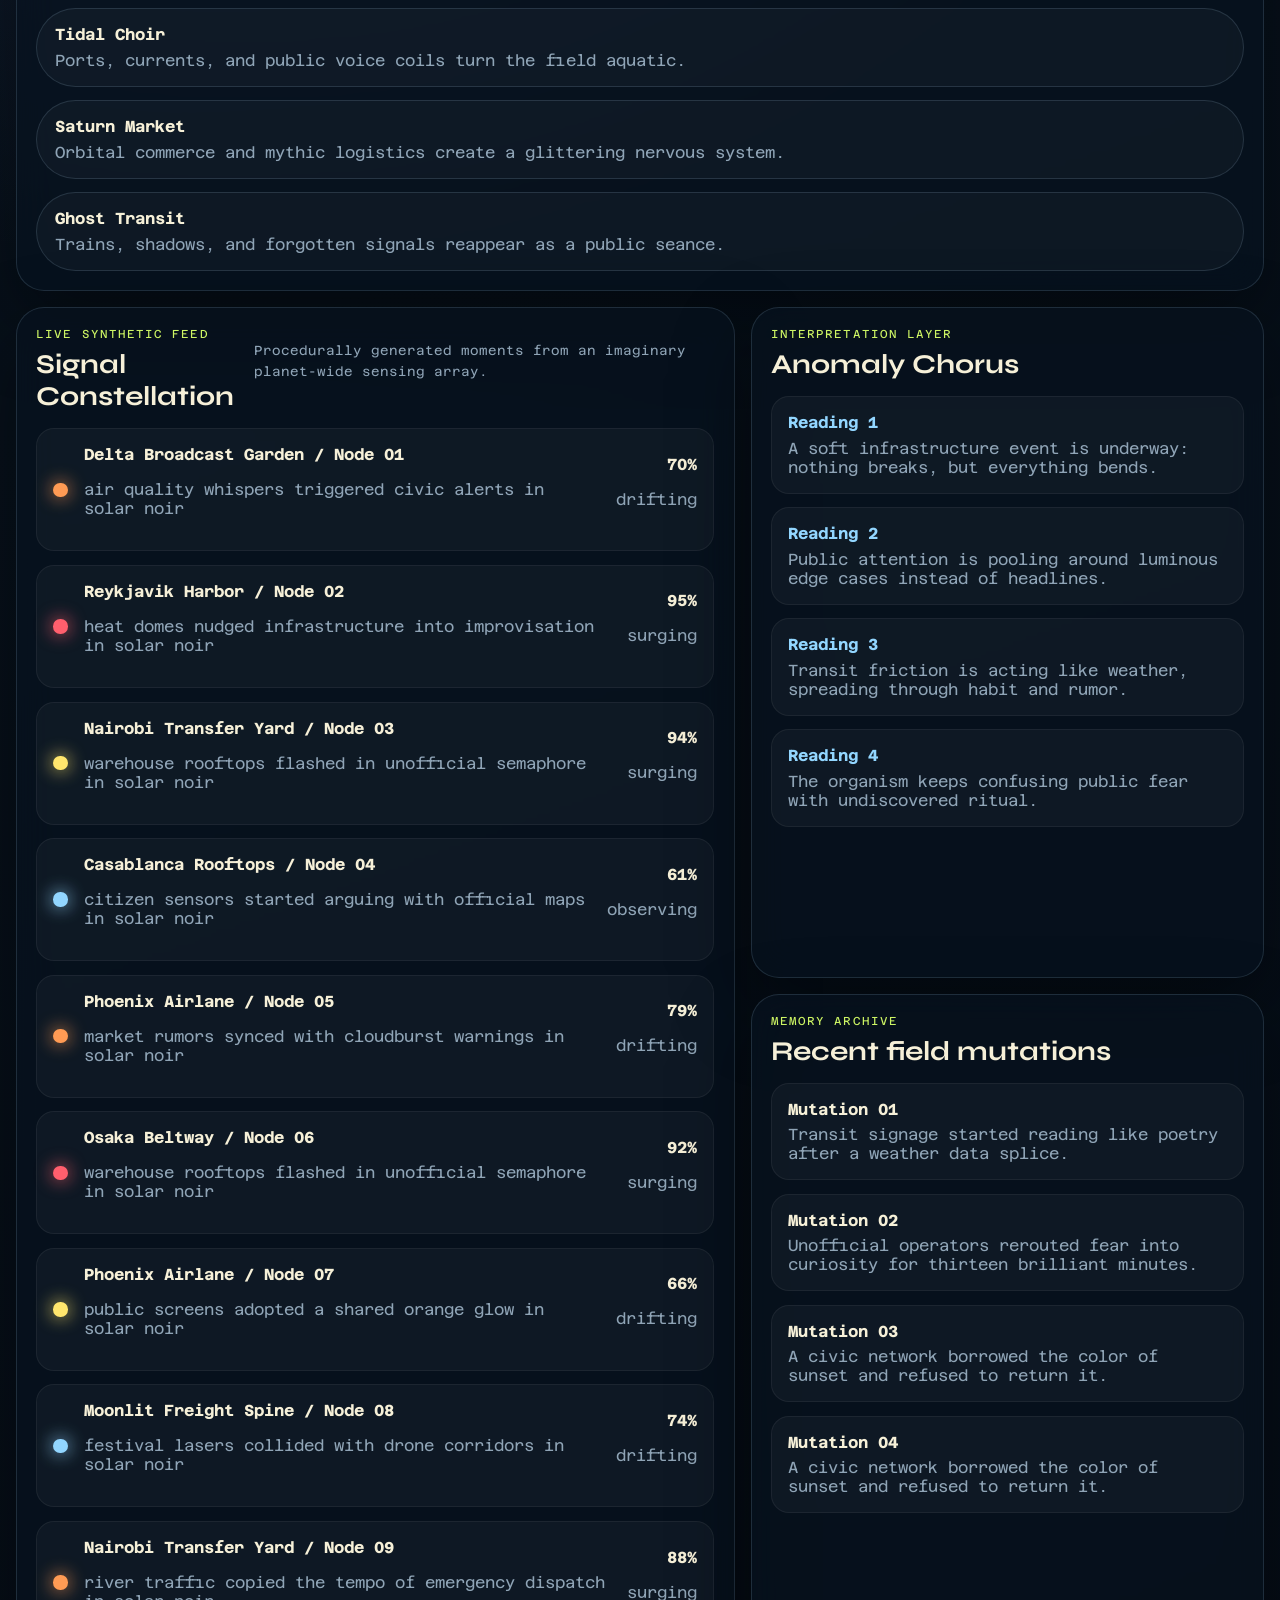
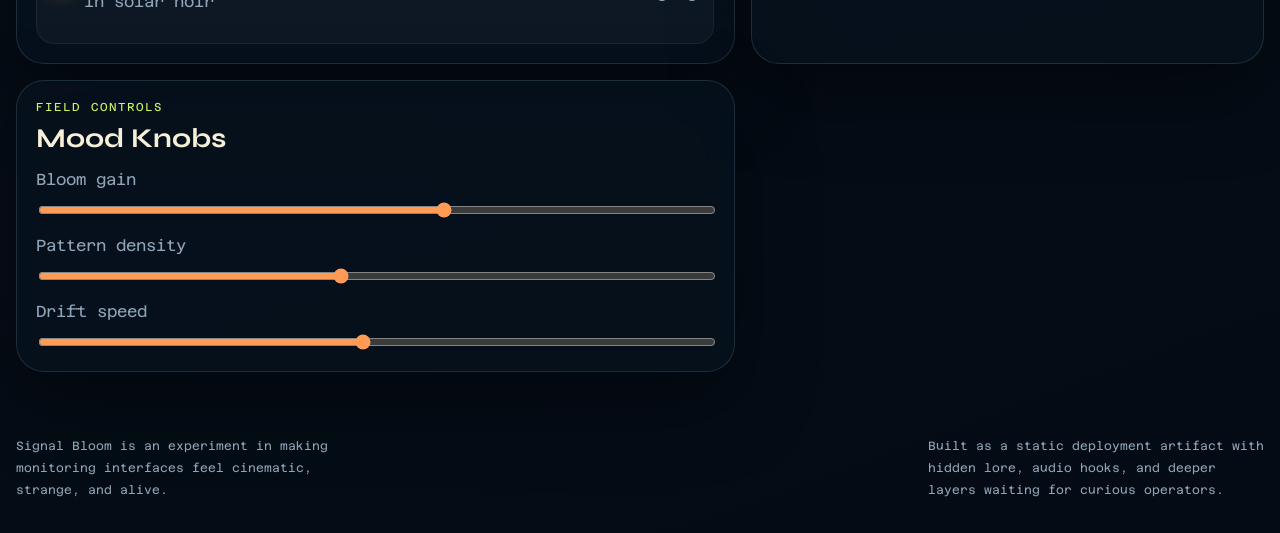
==== commit 704a4254: "Transform Signal Bloom into myth engine" ====
--- a/index.html
+++ b/index.html
@@ -35,38 +35,37 @@
       <p class="eyebrow">Experimental Broadcast Garden</p>
       <p class="brand">SIGNAL BLOOM</p>
     </div>
-    <div class="status-pill">
-      <span class="status-dot"></span>
-      <span id="clock">00:00:00 UTC</span>
+    <div class="topbar-actions">
+      <button id="sound-toggle" class="ghost-button compact-button" type="button">Wake sound</button>
+      <div class="status-pill">
+        <span class="status-dot"></span>
+        <span id="clock">00:00:00 UTC</span>
+      </div>
     </div>
   </header>
 
   <main class="page-shell">
     <section class="hero">
       <div class="hero-copy">
-        <p class="eyebrow">Speculative Interface / Version 02</p>
-        <h1>World signals should feel alive, not filed away.</h1>
+        <p class="eyebrow">Speculative Interface / Version 03</p>
+        <h1>Enter the bloom and let the machine tell stories back.</h1>
         <p class="lede">
-          Signal Bloom imagines a control room where civic noise, weather drama, orbital traffic,
-          rumor, and human movement are translated into a living organism. It is less dashboard,
-          more ritual instrument.
+          Signal Bloom is no longer just a control room. It is now a myth engine with multiple chambers,
+          hidden states, a whispering operator console, and an ambient field that slowly learns your mood.
         </p>
         <div class="hero-actions">
           <button id="reseed" class="primary-button" type="button">Reseed the organism</button>
           <button id="calm" class="ghost-button" type="button">Calm the field</button>
+          <button id="unlock-hint" class="ghost-button" type="button">Ask for a forbidden hint</button>
         </div>
         <div class="hero-subgrid">
           <article class="mini-panel">
             <p class="eyebrow">Operator Note</p>
-            <p id="operator-note" class="mini-copy">
-              The map is listening for mood, not just incidents.
-            </p>
+            <p id="operator-note" class="mini-copy">The map is listening for mood, not just incidents.</p>
           </article>
           <article class="mini-panel">
-            <p class="eyebrow">Deployment Feel</p>
-            <p class="mini-copy">
-              Static-by-design, GitHub Pages-friendly, and strange enough to feel like a world of its own.
-            </p>
+            <p class="eyebrow">Unlocked Depth</p>
+            <p id="unlock-status" class="mini-copy">Only the public layers are open. Try the console.</p>
           </article>
         </div>
       </div>
@@ -107,111 +106,204 @@
       </article>
     </section>
 
+    <section class="scene-switcher panel">
+      <div class="panel-heading">
+        <div>
+          <p class="eyebrow">Multi-Scene Lore</p>
+          <h2>Walk between chambers</h2>
+        </div>
+        <p class="panel-note">Each scene is a different ritual interface for the same living organism.</p>
+      </div>
+      <div id="scene-tabs" class="scene-tabs"></div>
+    </section>
+
     <section class="scenario-panel panel">
       <div class="panel-heading">
         <div>
           <p class="eyebrow">Universe Presets</p>
           <h2>Choose a world-state</h2>
         </div>
-        <p class="panel-note">Each mode rewires the organism, archive, and commentary stream.</p>
+        <p class="panel-note">Each mode rewires the organism, archive, commentary stream, and sound field.</p>
       </div>
       <div id="scenario-grid" class="scenario-grid"></div>
     </section>
 
-    <section class="content-grid">
-      <article class="panel large-panel">
-        <div class="panel-heading">
-          <div>
-            <p class="eyebrow">Live Synthetic Feed</p>
-            <h2>Signal Constellation</h2>
-          </div>
-          <p class="panel-note">Procedurally generated moments from an imaginary planet-wide sensing array.</p>
-        </div>
-        <div id="signal-stream" class="signal-stream"></div>
-      </article>
-
-      <article class="panel">
-        <div class="panel-heading">
-          <div>
-            <p class="eyebrow">Interpretation Layer</p>
-            <h2>Anomaly Chorus</h2>
-          </div>
-        </div>
-        <ul id="chorus-list" class="chorus-list"></ul>
-      </article>
-
-      <article class="panel timeline-panel">
-        <div class="panel-heading">
-          <div>
-            <p class="eyebrow">Memory Archive</p>
-            <h2>Recent field mutations</h2>
-          </div>
-        </div>
-        <div id="timeline" class="timeline"></div>
-      </article>
-
-      <article class="panel">
-        <div class="panel-heading">
-          <div>
-            <p class="eyebrow">Field Controls</p>
-            <h2>Mood Knobs</h2>
-          </div>
-        </div>
-        <div class="control-stack">
-          <label>
-            Bloom gain
-            <input id="gain" type="range" min="20" max="100" value="68">
-          </label>
-          <label>
-            Pattern density
-            <input id="density" type="range" min="12" max="48" value="28">
-          </label>
-          <label>
-            Drift speed
-            <input id="drift" type="range" min="5" max="28" value="16">
-          </label>
-        </div>
-      </article>
-    </section>
-
-    <section class="lower-grid">
-      <article class="panel composer-panel">
-        <div class="panel-heading">
-          <div>
-            <p class="eyebrow">Transmission Composer</p>
-            <h2>Write to the machine</h2>
-          </div>
-          <p class="panel-note">Type a short phrase and Signal Bloom will answer with a broadcast fragment.</p>
-        </div>
-        <div class="composer">
-          <label class="sr-only" for="transmission-input">Transmission prompt</label>
-          <input id="transmission-input" class="composer-input" type="text" maxlength="90" placeholder="Example: tell me what the satellites are dreaming">
-          <button id="transmit" class="primary-button" type="button">Transmit</button>
-        </div>
-        <div id="transmission-output" class="transmission-output">
-          Awaiting operator language. The organism is listening.
-        </div>
-      </article>
-
-      <article class="panel manifesto-panel">
-        <div class="panel-heading">
-          <div>
-            <p class="eyebrow">Design Thesis</p>
-            <h2>Why this exists</h2>
-          </div>
-        </div>
-        <p>
-          Most monitoring tools flatten the world into neutral rows. Signal Bloom argues for a more
-          emotional interface: one that acknowledges intensity, uncertainty, and wonder without
-          pretending the operator is a machine.
-        </p>
-      </article>
+    <section id="scene-observatory" class="scene-panel is-active">
+      <div class="content-grid">
+        <article class="panel large-panel">
+          <div class="panel-heading">
+            <div>
+              <p class="eyebrow">Live Synthetic Feed</p>
+              <h2>Signal Constellation</h2>
+            </div>
+            <p class="panel-note">Procedurally generated moments from an imaginary planet-wide sensing array.</p>
+          </div>
+          <div id="signal-stream" class="signal-stream"></div>
+        </article>
+
+        <article class="panel">
+          <div class="panel-heading">
+            <div>
+              <p class="eyebrow">Interpretation Layer</p>
+              <h2>Anomaly Chorus</h2>
+            </div>
+          </div>
+          <ul id="chorus-list" class="chorus-list"></ul>
+        </article>
+
+        <article class="panel timeline-panel">
+          <div class="panel-heading">
+            <div>
+              <p class="eyebrow">Memory Archive</p>
+              <h2>Recent field mutations</h2>
+            </div>
+          </div>
+          <div id="timeline" class="timeline"></div>
+        </article>
+
+        <article class="panel">
+          <div class="panel-heading">
+            <div>
+              <p class="eyebrow">Field Controls</p>
+              <h2>Mood Knobs</h2>
+            </div>
+          </div>
+          <div class="control-stack">
+            <label>
+              Bloom gain
+              <input id="gain" type="range" min="20" max="100" value="68">
+            </label>
+            <label>
+              Pattern density
+              <input id="density" type="range" min="12" max="48" value="28">
+            </label>
+            <label>
+              Drift speed
+              <input id="drift" type="range" min="5" max="28" value="16">
+            </label>
+          </div>
+        </article>
+      </div>
+    </section>
+
+    <section id="scene-vault" class="scene-panel">
+      <div class="lower-grid">
+        <article class="panel composer-panel">
+          <div class="panel-heading">
+            <div>
+              <p class="eyebrow">Transmission Composer</p>
+              <h2>Write to the machine</h2>
+            </div>
+            <p class="panel-note">Type a phrase and the bloom replies like a strange weather station with memory.</p>
+          </div>
+          <div class="composer">
+            <label class="sr-only" for="transmission-input">Transmission prompt</label>
+            <input id="transmission-input" class="composer-input" type="text" maxlength="90" placeholder="Example: tell me what the satellites are dreaming">
+            <button id="transmit" class="primary-button" type="button">Transmit</button>
+          </div>
+          <div id="transmission-output" class="transmission-output">Awaiting operator language. The organism is listening.</div>
+        </article>
+
+        <article class="panel sound-panel">
+          <div class="panel-heading">
+            <div>
+              <p class="eyebrow">Ambient Hooks</p>
+              <h2>Wake the air</h2>
+            </div>
+            <p class="panel-note">Browser-native ambient synthesis shaped by your chosen scenario.</p>
+          </div>
+          <div class="control-stack">
+            <label>
+              Drone intensity
+              <input id="audio-intensity" type="range" min="0" max="100" value="42">
+            </label>
+            <label>
+              Hiss amount
+              <input id="audio-hiss" type="range" min="0" max="100" value="16">
+            </label>
+            <label>
+              Pulse shimmer
+              <input id="audio-shimmer" type="range" min="0" max="100" value="33">
+            </label>
+          </div>
+          <p id="sound-status" class="panel-footnote">Sound is dormant until you wake it.</p>
+        </article>
+      </div>
+
+      <div class="vault-grid">
+        <article class="panel">
+          <div class="panel-heading">
+            <div>
+              <p class="eyebrow">Lore Fragments</p>
+              <h2>Dream vault</h2>
+            </div>
+          </div>
+          <div id="dream-vault" class="dream-vault"></div>
+        </article>
+
+        <article class="panel manifesto-panel">
+          <div class="panel-heading">
+            <div>
+              <p class="eyebrow">Design Thesis</p>
+              <h2>Why this exists</h2>
+            </div>
+          </div>
+          <p>
+            Most monitoring tools flatten the world into neutral rows. Signal Bloom argues for emotional,
+            theatrical interfaces that acknowledge uncertainty, pattern hunger, and the human desire to make myth from data.
+          </p>
+        </article>
+      </div>
+    </section>
+
+    <section id="scene-console" class="scene-panel">
+      <div class="console-grid">
+        <article class="panel operator-panel">
+          <div class="panel-heading">
+            <div>
+              <p class="eyebrow">Operator Console</p>
+              <h2>Command line for ghosts</h2>
+            </div>
+            <p class="panel-note">Type commands like `help`, `open veil`, `open orchard`, `open eclipse`, `status`, or `clear`.</p>
+          </div>
+          <div id="console-log" class="console-log"></div>
+          <div class="console-input-row">
+            <label class="sr-only" for="console-input">Console input</label>
+            <span class="console-prompt">SB://</span>
+            <input id="console-input" class="console-input" type="text" autocomplete="off" spellcheck="false" placeholder="enter command">
+            <button id="console-run" class="primary-button compact-button" type="button">Run</button>
+          </div>
+        </article>
+
+        <article class="panel hidden-panel">
+          <div class="panel-heading">
+            <div>
+              <p class="eyebrow">Deep Layer</p>
+              <h2>Unlocked chambers</h2>
+            </div>
+          </div>
+          <div id="hidden-chambers" class="hidden-chambers">
+            <article class="sealed-card is-sealed" data-mode="veil">
+              <strong>The Veil Engine</strong>
+              <span>Sealed. Console access required.</span>
+            </article>
+            <article class="sealed-card is-sealed" data-mode="orchard">
+              <strong>Signal Orchard</strong>
+              <span>Sealed. Console access required.</span>
+            </article>
+            <article class="sealed-card is-sealed" data-mode="eclipse">
+              <strong>Eclipse Protocol</strong>
+              <span>Sealed. Console access required.</span>
+            </article>
+          </div>
+        </article>
+      </div>
     </section>
   </main>
 
   <footer class="footer">
     <p>Signal Bloom is an experiment in making monitoring interfaces feel cinematic, strange, and alive.</p>
-    <p>Built as a static deployment artifact with a custom-domain feel, fast load path, and room for myth-making.</p>
+    <p>Built as a static deployment artifact with hidden lore, audio hooks, and deeper layers waiting for curious operators.</p>
   </footer>
 
   <script src="script.js"></script>
--- a/style.css
+++ b/style.css
@@ -11,6 +11,7 @@
   --lime: #cdf564;
   --ice: #92d6ff;
   --violet: #7998ff;
+  --gold: #e9c46a;
   --shadow: 0 30px 80px rgba(0, 0, 0, 0.38);
 }
 
@@ -34,6 +35,27 @@
     linear-gradient(160deg, var(--bg) 0%, #07101a 48%, var(--bg-deep) 100%);
 }
 
+body.mode-veil {
+  background:
+    radial-gradient(circle at top, rgba(146, 214, 255, 0.15), transparent 28%),
+    radial-gradient(circle at 80% 20%, rgba(121, 152, 255, 0.14), transparent 36%),
+    linear-gradient(160deg, #06101a 0%, #030812 48%, #02060d 100%);
+}
+
+body.mode-orchard {
+  background:
+    radial-gradient(circle at top, rgba(205, 245, 100, 0.16), transparent 28%),
+    radial-gradient(circle at 75% 15%, rgba(46, 196, 182, 0.14), transparent 36%),
+    linear-gradient(160deg, #07130e 0%, #07151a 48%, #050b10 100%);
+}
+
+body.mode-eclipse {
+  background:
+    radial-gradient(circle at top, rgba(255, 95, 109, 0.2), transparent 28%),
+    radial-gradient(circle at 50% 15%, rgba(233, 196, 106, 0.11), transparent 30%),
+    linear-gradient(160deg, #13070b 0%, #0d0913 48%, #05050a 100%);
+}
+
 button,
 input {
   font: inherit;
@@ -98,6 +120,12 @@
   padding: 1.25rem clamp(1rem, 3vw, 2rem);
 }
 
+.topbar-actions {
+  display: flex;
+  align-items: center;
+  gap: 0.8rem;
+}
+
 .eyebrow {
   margin: 0 0 0.45rem;
   color: var(--lime);
@@ -112,6 +140,15 @@
   font-size: clamp(1.3rem, 2vw, 1.8rem);
   font-weight: 800;
   letter-spacing: -0.04em;
+}
+
+.status-pill,
+.scene-tab,
+.sealed-card,
+.console-log,
+.console-input-row,
+.transmission-output {
+  backdrop-filter: blur(14px);
 }
 
 .status-pill {
@@ -122,7 +159,6 @@
   border: 1px solid var(--line);
   border-radius: 999px;
   background: rgba(5, 13, 24, 0.66);
-  backdrop-filter: blur(14px);
   color: var(--muted);
 }
 
@@ -136,16 +172,39 @@
 }
 
 .page-shell {
-  width: min(1240px, calc(100% - 2rem));
+  width: min(1280px, calc(100% - 2rem));
   margin: 0 auto;
   padding: 1rem 0 4rem;
 }
 
+.hero,
+.metrics-grid,
+.content-grid,
+.lower-grid,
+.vault-grid,
+.console-grid {
+  display: grid;
+  gap: 1rem;
+}
+
 .hero {
-  display: grid;
   grid-template-columns: 1.05fr 0.95fr;
-  gap: 1.5rem;
   align-items: stretch;
+}
+
+.metrics-grid {
+  grid-template-columns: repeat(3, 1fr);
+  margin-top: 1rem;
+}
+
+.content-grid {
+  grid-template-columns: 1.4fr 1fr;
+}
+
+.lower-grid,
+.vault-grid,
+.console-grid {
+  grid-template-columns: repeat(2, 1fr);
 }
 
 .hero-copy,
@@ -167,30 +226,57 @@
 .hero-copy h1 {
   margin: 0;
   font-family: "Syne", sans-serif;
-  font-size: clamp(3.4rem, 8vw, 7rem);
+  font-size: clamp(3.2rem, 8vw, 6.7rem);
   line-height: 0.94;
   letter-spacing: -0.06em;
+}
+
+.lede,
+.panel-note,
+.mini-copy,
+.panel-footnote,
+.timeline-item span,
+.scenario-card span,
+.scene-tab span,
+.sealed-card span,
+.console-entry span,
+.dream-fragment span,
+.chorus-list span,
+.signal-meta p,
+.signal-energy p,
+.metric-value-row span,
+.manifesto-panel p {
+  color: var(--muted);
 }
 
 .lede {
   max-width: 58ch;
   margin: 1.25rem 0 0;
-  color: var(--muted);
   line-height: 1.8;
   font-size: 0.98rem;
 }
 
+.hero-actions,
+.hero-subgrid,
+.scene-tabs,
+.scenario-grid,
+.hidden-chambers,
+.timeline,
+.signal-stream,
+.chorus-list,
+.dream-vault {
+  display: grid;
+  gap: 0.85rem;
+}
+
 .hero-actions {
-  display: flex;
-  flex-wrap: wrap;
-  gap: 0.9rem;
+  grid-template-columns: repeat(3, max-content);
+  justify-content: start;
   margin-top: 2rem;
 }
 
 .hero-subgrid {
-  display: grid;
   grid-template-columns: repeat(2, 1fr);
-  gap: 0.9rem;
   margin-top: 1.2rem;
 }
 
@@ -201,18 +287,28 @@
 
 .mini-copy {
   margin: 0;
-  color: var(--muted);
   line-height: 1.7;
   font-size: 0.82rem;
 }
 
 .primary-button,
-.ghost-button {
-  padding: 0.95rem 1.2rem;
+.ghost-button,
+.scene-tab,
+.scenario-card {
   border-radius: 999px;
   border: 1px solid var(--line);
   cursor: pointer;
-  transition: transform 180ms ease, background 180ms ease, border-color 180ms ease;
+  transition: transform 180ms ease, background 180ms ease, border-color 180ms ease, color 180ms ease;
+}
+
+.primary-button,
+.ghost-button,
+.compact-button {
+  padding: 0.95rem 1.2rem;
+}
+
+.compact-button {
+  padding: 0.8rem 1rem;
 }
 
 .primary-button {
@@ -221,14 +317,18 @@
   font-weight: 700;
 }
 
-.ghost-button {
+.ghost-button,
+.scene-tab,
+.scenario-card {
   background: rgba(255, 255, 255, 0.03);
   color: var(--text);
 }
 
 .primary-button:hover,
 .ghost-button:hover,
-.scenario-card:hover {
+.scene-tab:hover,
+.scenario-card:hover,
+.console-run:hover {
   transform: translateY(-2px);
   border-color: rgba(255, 255, 255, 0.35);
 }
@@ -280,45 +380,34 @@
 }
 
 .stage-core p,
-.stage-core span {
+.stage-core span,
+.metric-label,
+.control-stack label,
+.console-prompt,
+.panel-footnote {
   margin: 0;
   color: var(--muted);
 }
 
+.stage-core strong,
+.metric-value-row strong,
+.panel-heading h2 {
+  font-family: "Syne", sans-serif;
+}
+
 .stage-core strong {
-  font-family: "Syne", sans-serif;
   font-size: 4rem;
   line-height: 1;
 }
 
-.metrics-grid,
-.content-grid,
-.lower-grid {
-  display: grid;
-  gap: 1rem;
-  margin-top: 1rem;
-}
-
-.metrics-grid {
-  grid-template-columns: repeat(3, 1fr);
-}
-
-.content-grid {
-  grid-template-columns: 1.4fr 1fr;
-}
-
-.lower-grid {
-  grid-template-columns: 1.15fr 0.85fr;
-}
-
-.metric-card {
-  padding: 1.15rem 1.2rem;
-  border-radius: 24px;
+.metric-card,
+.panel {
+  padding: 1.2rem;
+  border-radius: 28px;
 }
 
 .metric-label {
-  margin: 0 0 0.9rem;
-  color: var(--muted);
+  margin-bottom: 0.9rem;
   font-size: 0.8rem;
   text-transform: uppercase;
   letter-spacing: 0.12em;
@@ -330,14 +419,7 @@
 }
 
 .metric-value-row strong {
-  font-family: "Syne", sans-serif;
   font-size: clamp(1.6rem, 3vw, 2.4rem);
-}
-
-.metric-value-row span {
-  color: var(--muted);
-  line-height: 1.6;
-  font-size: 0.85rem;
 }
 
 .accent-sun strong {
@@ -350,15 +432,6 @@
 
 .accent-lime strong {
   color: var(--lime);
-}
-
-.panel {
-  padding: 1.2rem;
-  border-radius: 28px;
-}
-
-.large-panel {
-  grid-row: span 2;
 }
 
 .panel-heading {
@@ -371,65 +444,63 @@
 
 .panel-heading h2 {
   margin: 0;
-  font-family: "Syne", sans-serif;
   font-size: 1.7rem;
 }
 
-.panel-note {
-  max-width: 26ch;
-  margin: 0;
-  color: var(--muted);
+.panel-note,
+.panel-footnote {
   line-height: 1.6;
   font-size: 0.82rem;
 }
 
-.scenario-grid {
-  display: grid;
-  grid-template-columns: repeat(4, 1fr);
-  gap: 0.9rem;
-}
-
+.scene-tabs {
+  grid-template-columns: repeat(3, 1fr);
+}
+
+.scene-tab,
 .scenario-card {
-  width: 100%;
-  padding: 1rem;
+  padding: 1rem 1.1rem;
   text-align: left;
-  border-radius: 22px;
-  border: 1px solid rgba(255, 255, 255, 0.08);
-  background: rgba(255, 255, 255, 0.03);
-  color: var(--text);
-  cursor: pointer;
-  transition: transform 180ms ease, border-color 180ms ease, background 180ms ease;
-}
-
-.scenario-card strong,
-.timeline-item strong {
-  display: block;
-  margin-bottom: 0.4rem;
-}
-
-.scenario-card span,
-.timeline-item span {
-  color: var(--muted);
-  font-size: 0.78rem;
-  line-height: 1.6;
-}
-
+}
+
+.scene-tab.is-active,
 .scenario-card.is-active {
   background: linear-gradient(160deg, rgba(255, 155, 84, 0.18), rgba(146, 214, 255, 0.12));
   border-color: rgba(255, 155, 84, 0.4);
 }
 
-.signal-stream,
-.timeline,
-.chorus-list {
-  display: grid;
-  gap: 0.85rem;
+.scene-tab strong,
+.scenario-card strong,
+.timeline-item strong,
+.dream-fragment strong,
+.sealed-card strong,
+.console-entry strong,
+.chorus-list strong {
+  display: block;
+  margin-bottom: 0.4rem;
+}
+
+.scene-panel {
+  display: none;
+  margin-top: 1rem;
+}
+
+.scene-panel.is-active {
+  display: block;
+}
+
+.large-panel {
+  grid-row: span 2;
 }
 
 .signal-row,
 .timeline-item,
 .chorus-list li,
-.transmission-output {
+.transmission-output,
+.console-log,
+.dream-fragment,
+.sealed-card,
+.archive-card {
   padding: 1rem;
   border-radius: 18px;
   background: rgba(255, 255, 255, 0.035);
@@ -453,20 +524,6 @@
   box-shadow: 0 0 18px currentColor;
 }
 
-.signal-meta strong,
-.signal-energy strong {
-  display: block;
-  margin-bottom: 0.25rem;
-}
-
-.signal-meta p,
-.signal-energy p {
-  margin: 0;
-  color: var(--muted);
-  font-size: 0.76rem;
-  line-height: 1.55;
-}
-
 .signal-energy {
   text-align: right;
 }
@@ -478,17 +535,9 @@
 }
 
 .chorus-list strong {
-  display: block;
-  margin-bottom: 0.5rem;
   color: var(--ice);
 }
 
-.chorus-list span,
-.manifesto-panel p {
-  color: var(--muted);
-  line-height: 1.8;
-}
-
 .control-stack {
   display: grid;
   gap: 1rem;
@@ -497,7 +546,6 @@
 .control-stack label {
   display: grid;
   gap: 0.7rem;
-  color: var(--muted);
 }
 
 input[type="range"] {
@@ -505,14 +553,22 @@
   accent-color: var(--sun);
 }
 
-.composer {
+.composer,
+.console-input-row {
   display: grid;
   grid-template-columns: 1fr auto;
   gap: 0.8rem;
   margin-bottom: 1rem;
-}
-
-.composer-input {
+  align-items: center;
+}
+
+.console-input-row {
+  grid-template-columns: auto 1fr auto;
+  margin-bottom: 0;
+}
+
+.composer-input,
+.console-input {
   width: 100%;
   padding: 1rem 1.1rem;
   border-radius: 16px;
@@ -521,21 +577,56 @@
   color: var(--text);
 }
 
-.composer-input::placeholder {
+.composer-input::placeholder,
+.console-input::placeholder {
   color: rgba(143, 164, 182, 0.8);
 }
 
-.transmission-output {
-  color: var(--muted);
-  line-height: 1.8;
-  min-height: 88px;
+.console-log {
+  min-height: 330px;
+  max-height: 330px;
+  overflow: auto;
+  display: grid;
+  gap: 0.8rem;
+  margin-bottom: 1rem;
+  background: rgba(1, 6, 12, 0.7);
+}
+
+.console-entry {
+  border-left: 2px solid rgba(255, 255, 255, 0.09);
+  padding-left: 0.9rem;
+}
+
+.console-entry strong {
+  color: var(--gold);
+}
+
+.hidden-chambers {
+  grid-template-columns: 1fr;
+}
+
+.sealed-card {
+  min-height: 110px;
+}
+
+.sealed-card.is-open {
+  background: linear-gradient(160deg, rgba(205, 245, 100, 0.12), rgba(146, 214, 255, 0.08));
+  border-color: rgba(205, 245, 100, 0.28);
+}
+
+.dream-vault {
+  grid-template-columns: repeat(2, 1fr);
+}
+
+.dream-fragment {
+  min-height: 120px;
 }
 
 .footer {
   display: flex;
   justify-content: space-between;
   gap: 1rem;
-  width: min(1240px, calc(100% - 2rem));
+  width: min(1280px, calc(100% - 2rem));
   margin: 0 auto;
   padding: 0 0 2rem;
   color: var(--muted);
@@ -549,22 +640,13 @@
 }
 
 @keyframes rotate {
-  from {
-    transform: rotate(0deg);
-  }
-  to {
-    transform: rotate(360deg);
-  }
+  from { transform: rotate(0deg); }
+  to { transform: rotate(360deg); }
 }
 
 @keyframes blink {
-  0%,
-  100% {
-    opacity: 0.35;
-  }
-  50% {
-    opacity: 1;
-  }
+  0%, 100% { opacity: 0.35; }
+  50% { opacity: 1; }
 }
 
 @keyframes rise {
@@ -575,7 +657,9 @@
 }
 
 @media (max-width: 1100px) {
-  .scenario-grid {
+  .scenario-grid,
+  .dream-vault,
+  .scene-tabs {
     grid-template-columns: repeat(2, 1fr);
   }
 }
@@ -585,9 +669,20 @@
   .metrics-grid,
   .content-grid,
   .lower-grid,
+  .vault-grid,
+  .console-grid,
   .footer,
-  .hero-subgrid {
+  .hero-subgrid,
+  .scene-tabs,
+  .dream-vault,
+  .hero-actions {
     grid-template-columns: 1fr;
+  }
+
+  .topbar,
+  .topbar-actions {
+    align-items: start;
+    flex-direction: column;
   }
 
   .footer {
@@ -600,11 +695,6 @@
 }
 
 @media (max-width: 640px) {
-  .topbar {
-    align-items: start;
-    flex-direction: column;
-  }
-
   .hero-copy h1 {
     font-size: clamp(2.8rem, 18vw, 4.4rem);
   }
@@ -622,13 +712,9 @@
   }
 
   .scenario-grid,
-  .composer {
-    grid-template-columns: 1fr;
-  }
-
+  .composer,
   .signal-row {
     grid-template-columns: 1fr;
-    text-align: left;
   }
 
   .signal-energy {
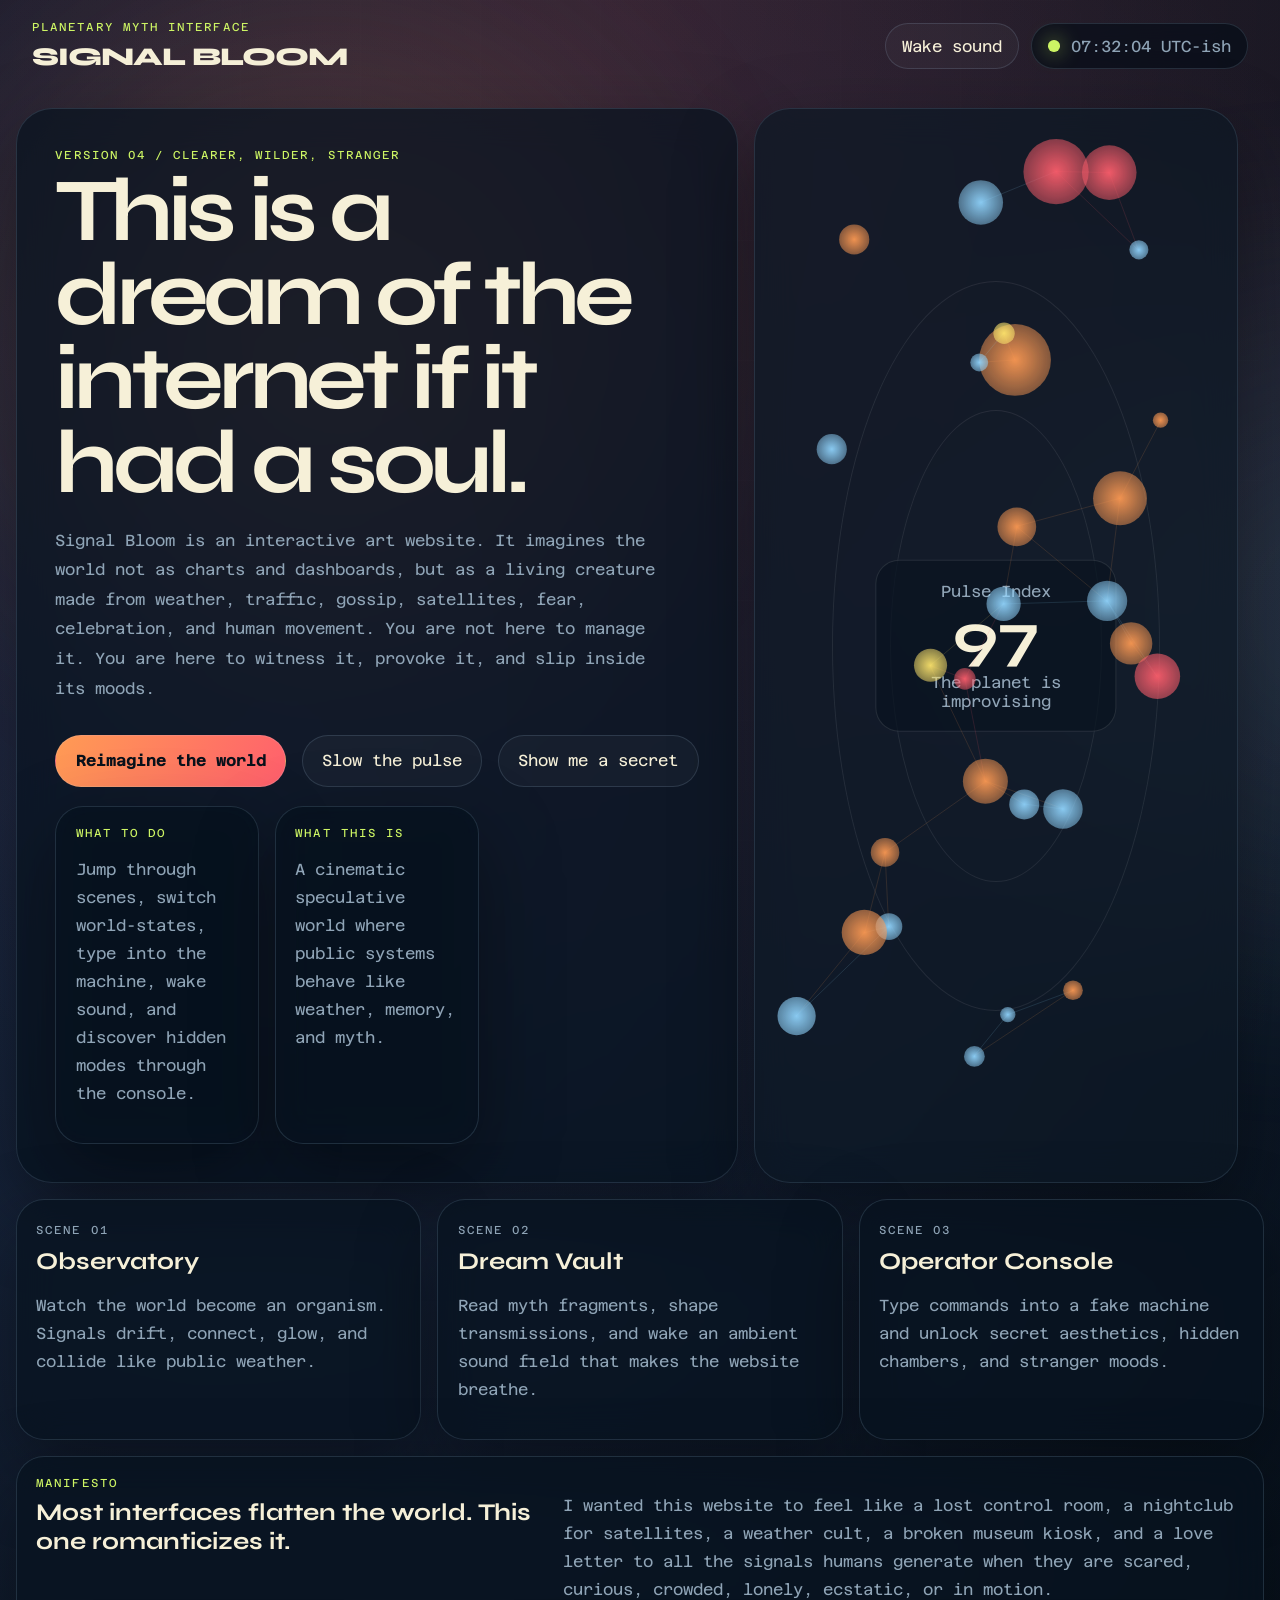
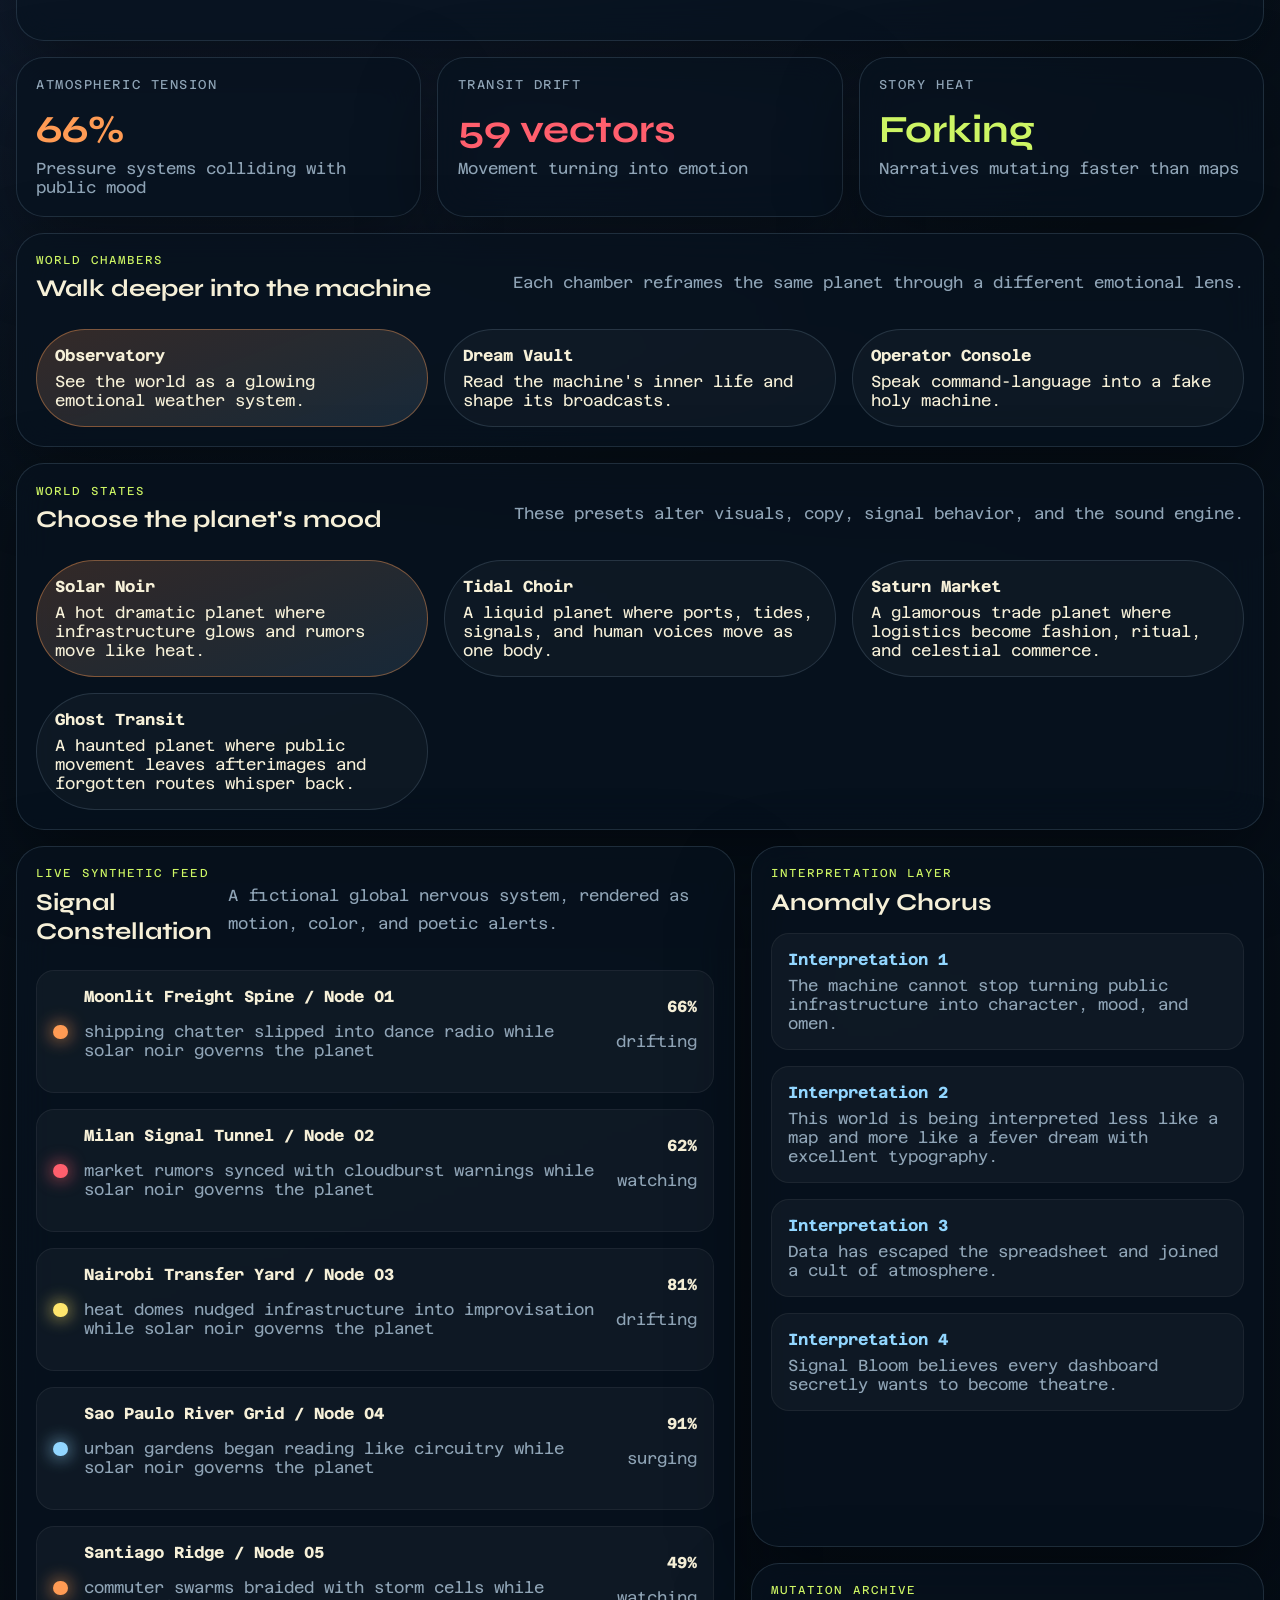
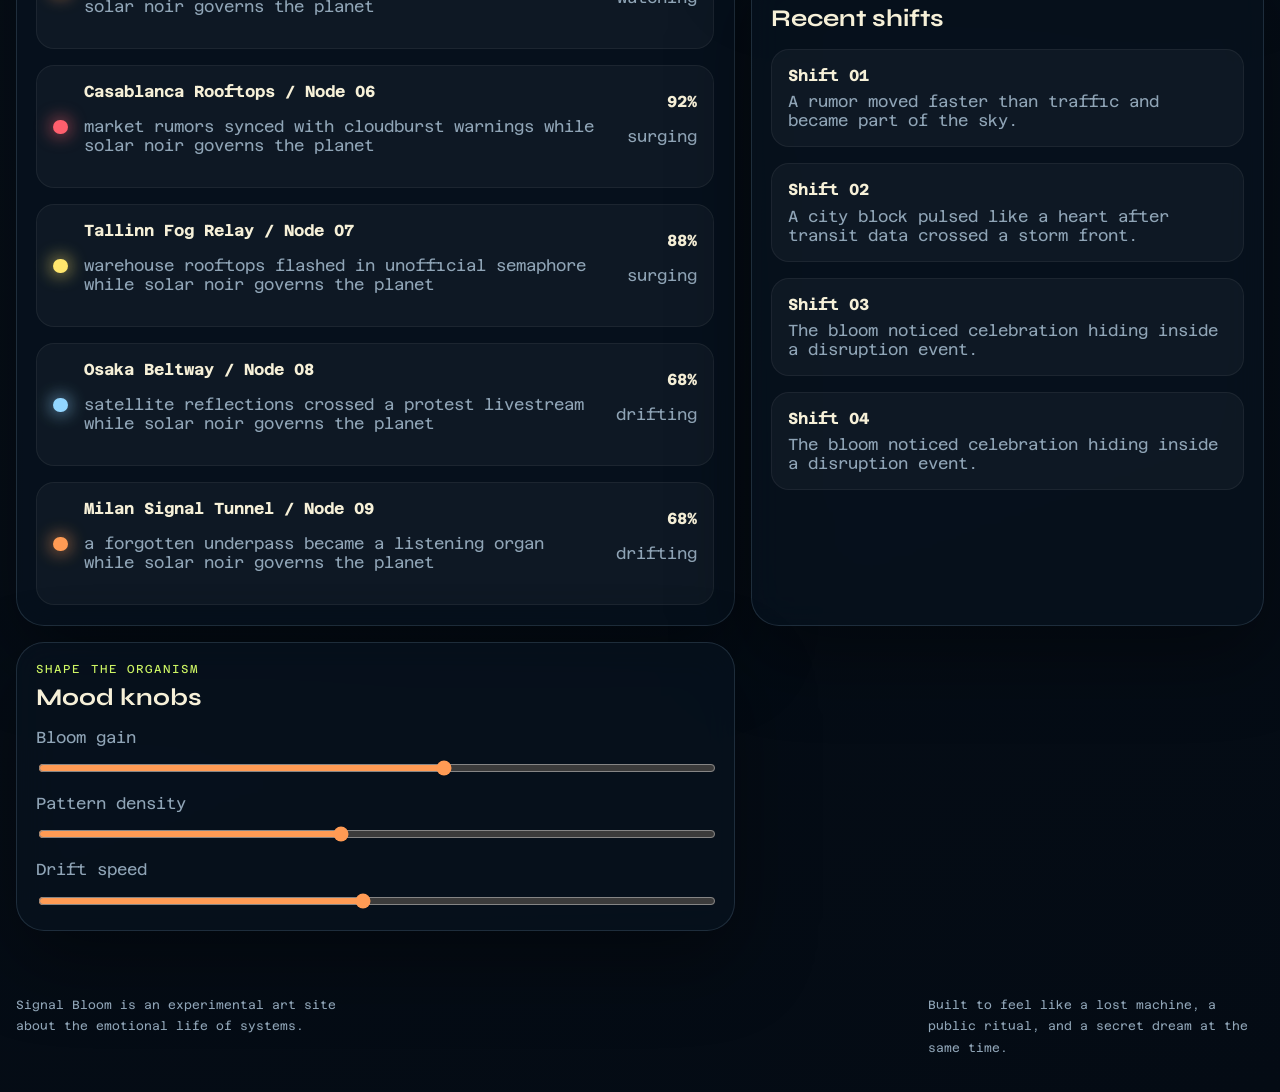
==== commit c9c04242: "Clarify and intensify Signal Bloom" ====
--- a/index.html
+++ b/index.html
@@ -4,25 +4,16 @@
   <meta charset="UTF-8">
   <meta name="viewport" content="width=device-width, initial-scale=1.0">
   <title>Signal Bloom</title>
-  <meta
-    name="description"
-    content="Signal Bloom is a cinematic speculative dashboard where world noise grows into a living instrument."
-  >
+  <meta name="description" content="Signal Bloom is an experimental cinematic website that imagines the planet as a living instrument made of signals, emotion, weather, transit, and stories.">
   <meta name="theme-color" content="#08131f">
   <meta property="og:title" content="Signal Bloom">
-  <meta
-    property="og:description"
-    content="A cinematic speculative control room where global signals become a living organism."
-  >
+  <meta property="og:description" content="A cinematic speculative world where global signals become a living myth engine.">
   <meta property="og:type" content="website">
   <link rel="icon" href="favicon.svg" type="image/svg+xml">
   <link rel="manifest" href="site.webmanifest">
   <link rel="preconnect" href="https://fonts.googleapis.com">
   <link rel="preconnect" href="https://fonts.gstatic.com" crossorigin>
-  <link
-    href="https://fonts.googleapis.com/css2?family=Azeret+Mono:wght@400;500;700&family=Syne:wght@400;500;700;800&display=swap"
-    rel="stylesheet"
-  >
+  <link href="https://fonts.googleapis.com/css2?family=Azeret+Mono:wght@400;500;700&family=Syne:wght@400;500;700;800&display=swap" rel="stylesheet">
   <link rel="stylesheet" href="style.css">
 </head>
 <body>
@@ -32,7 +23,7 @@
 
   <header class="topbar">
     <div>
-      <p class="eyebrow">Experimental Broadcast Garden</p>
+      <p class="eyebrow">Planetary Myth Interface</p>
       <p class="brand">SIGNAL BLOOM</p>
     </div>
     <div class="topbar-actions">
@@ -47,25 +38,27 @@
   <main class="page-shell">
     <section class="hero">
       <div class="hero-copy">
-        <p class="eyebrow">Speculative Interface / Version 03</p>
-        <h1>Enter the bloom and let the machine tell stories back.</h1>
+        <p class="eyebrow">Version 04 / Clearer, Wilder, Stranger</p>
+        <h1>This is a dream of the internet if it had a soul.</h1>
         <p class="lede">
-          Signal Bloom is no longer just a control room. It is now a myth engine with multiple chambers,
-          hidden states, a whispering operator console, and an ambient field that slowly learns your mood.
+          Signal Bloom is an interactive art website. It imagines the world not as charts and dashboards,
+          but as a living creature made from weather, traffic, gossip, satellites, fear, celebration,
+          and human movement. You are not here to manage it. You are here to witness it, provoke it,
+          and slip inside its moods.
         </p>
         <div class="hero-actions">
-          <button id="reseed" class="primary-button" type="button">Reseed the organism</button>
-          <button id="calm" class="ghost-button" type="button">Calm the field</button>
-          <button id="unlock-hint" class="ghost-button" type="button">Ask for a forbidden hint</button>
+          <button id="reseed" class="primary-button" type="button">Reimagine the world</button>
+          <button id="calm" class="ghost-button" type="button">Slow the pulse</button>
+          <button id="unlock-hint" class="ghost-button" type="button">Show me a secret</button>
         </div>
         <div class="hero-subgrid">
           <article class="mini-panel">
-            <p class="eyebrow">Operator Note</p>
-            <p id="operator-note" class="mini-copy">The map is listening for mood, not just incidents.</p>
+            <p class="eyebrow">What To Do</p>
+            <p class="mini-copy">Jump through scenes, switch world-states, type into the machine, wake sound, and discover hidden modes through the console.</p>
           </article>
           <article class="mini-panel">
-            <p class="eyebrow">Unlocked Depth</p>
-            <p id="unlock-status" class="mini-copy">Only the public layers are open. Try the console.</p>
+            <p class="eyebrow">What This Is</p>
+            <p id="operator-note" class="mini-copy">A cinematic speculative world where public systems behave like weather, memory, and myth.</p>
           </article>
         </div>
       </div>
@@ -76,10 +69,36 @@
         <div class="stage-core">
           <p>Pulse Index</p>
           <strong id="pulse-index">87</strong>
-          <span id="pulse-caption">Chaotic but beautiful</span>
+          <span id="pulse-caption">The planet is improvising</span>
         </div>
         <canvas id="signal-canvas" aria-label="Animated signal field"></canvas>
       </div>
+    </section>
+
+    <section class="intro-grid">
+      <article class="intro-card">
+        <p class="eyebrow">Scene 01</p>
+        <h2>Observatory</h2>
+        <p>Watch the world become an organism. Signals drift, connect, glow, and collide like public weather.</p>
+      </article>
+      <article class="intro-card">
+        <p class="eyebrow">Scene 02</p>
+        <h2>Dream Vault</h2>
+        <p>Read myth fragments, shape transmissions, and wake an ambient sound field that makes the website breathe.</p>
+      </article>
+      <article class="intro-card">
+        <p class="eyebrow">Scene 03</p>
+        <h2>Operator Console</h2>
+        <p>Type commands into a fake machine and unlock secret aesthetics, hidden chambers, and stranger moods.</p>
+      </article>
+    </section>
+
+    <section class="manifesto-strip panel">
+      <div>
+        <p class="eyebrow">Manifesto</p>
+        <h2>Most interfaces flatten the world. This one romanticizes it.</h2>
+      </div>
+      <p class="panel-note wide-note">I wanted this website to feel like a lost control room, a nightclub for satellites, a weather cult, a broken museum kiosk, and a love letter to all the signals humans generate when they are scared, curious, crowded, lonely, ecstatic, or in motion.</p>
     </section>
 
     <section class="metrics-grid">
@@ -87,21 +106,21 @@
         <p class="metric-label">Atmospheric Tension</p>
         <div class="metric-value-row">
           <strong id="metric-atmosphere">72%</strong>
-          <span>Stacked fronts over warm corridors</span>
+          <span>Pressure systems colliding with public mood</span>
         </div>
       </article>
       <article class="metric-card accent-coral">
         <p class="metric-label">Transit Drift</p>
         <div class="metric-value-row">
           <strong id="metric-transit">41 vectors</strong>
-          <span>Unexpected reroutes in 9 regions</span>
+          <span>Movement turning into emotion</span>
         </div>
       </article>
       <article class="metric-card accent-lime">
-        <p class="metric-label">Story Temperature</p>
+        <p class="metric-label">Story Heat</p>
         <div class="metric-value-row">
           <strong id="metric-story">Rising</strong>
-          <span>Memes mutating into public narratives</span>
+          <span>Narratives mutating faster than maps</span>
         </div>
       </article>
     </section>
@@ -109,10 +128,10 @@
     <section class="scene-switcher panel">
       <div class="panel-heading">
         <div>
-          <p class="eyebrow">Multi-Scene Lore</p>
-          <h2>Walk between chambers</h2>
-        </div>
-        <p class="panel-note">Each scene is a different ritual interface for the same living organism.</p>
+          <p class="eyebrow">World Chambers</p>
+          <h2>Walk deeper into the machine</h2>
+        </div>
+        <p class="panel-note">Each chamber reframes the same planet through a different emotional lens.</p>
       </div>
       <div id="scene-tabs" class="scene-tabs"></div>
     </section>
@@ -120,10 +139,10 @@
     <section class="scenario-panel panel">
       <div class="panel-heading">
         <div>
-          <p class="eyebrow">Universe Presets</p>
-          <h2>Choose a world-state</h2>
-        </div>
-        <p class="panel-note">Each mode rewires the organism, archive, commentary stream, and sound field.</p>
+          <p class="eyebrow">World States</p>
+          <h2>Choose the planet's mood</h2>
+        </div>
+        <p class="panel-note">These presets alter visuals, copy, signal behavior, and the sound engine.</p>
       </div>
       <div id="scenario-grid" class="scenario-grid"></div>
     </section>
@@ -136,7 +155,7 @@
               <p class="eyebrow">Live Synthetic Feed</p>
               <h2>Signal Constellation</h2>
             </div>
-            <p class="panel-note">Procedurally generated moments from an imaginary planet-wide sensing array.</p>
+            <p class="panel-note">A fictional global nervous system, rendered as motion, color, and poetic alerts.</p>
           </div>
           <div id="signal-stream" class="signal-stream"></div>
         </article>
@@ -154,8 +173,8 @@
         <article class="panel timeline-panel">
           <div class="panel-heading">
             <div>
-              <p class="eyebrow">Memory Archive</p>
-              <h2>Recent field mutations</h2>
+              <p class="eyebrow">Mutation Archive</p>
+              <h2>Recent shifts</h2>
             </div>
           </div>
           <div id="timeline" class="timeline"></div>
@@ -164,8 +183,8 @@
         <article class="panel">
           <div class="panel-heading">
             <div>
-              <p class="eyebrow">Field Controls</p>
-              <h2>Mood Knobs</h2>
+              <p class="eyebrow">Shape The Organism</p>
+              <h2>Mood knobs</h2>
             </div>
           </div>
           <div class="control-stack">
@@ -192,16 +211,16 @@
           <div class="panel-heading">
             <div>
               <p class="eyebrow">Transmission Composer</p>
-              <h2>Write to the machine</h2>
-            </div>
-            <p class="panel-note">Type a phrase and the bloom replies like a strange weather station with memory.</p>
+              <h2>Write into the weather</h2>
+            </div>
+            <p class="panel-note">Give the machine a sentence and it will turn it into a strange little prophecy.</p>
           </div>
           <div class="composer">
             <label class="sr-only" for="transmission-input">Transmission prompt</label>
             <input id="transmission-input" class="composer-input" type="text" maxlength="90" placeholder="Example: tell me what the satellites are dreaming">
             <button id="transmit" class="primary-button" type="button">Transmit</button>
           </div>
-          <div id="transmission-output" class="transmission-output">Awaiting operator language. The organism is listening.</div>
+          <div id="transmission-output" class="transmission-output">Awaiting operator language. The atmosphere is listening.</div>
         </article>
 
         <article class="panel sound-panel">
@@ -210,7 +229,7 @@
               <p class="eyebrow">Ambient Hooks</p>
               <h2>Wake the air</h2>
             </div>
-            <p class="panel-note">Browser-native ambient synthesis shaped by your chosen scenario.</p>
+            <p class="panel-note">A browser-native drone, hiss, and shimmer engine. No audio files. Just mood.</p>
           </div>
           <div class="control-stack">
             <label>
@@ -234,8 +253,8 @@
         <article class="panel">
           <div class="panel-heading">
             <div>
-              <p class="eyebrow">Lore Fragments</p>
-              <h2>Dream vault</h2>
+              <p class="eyebrow">Dream Vault</p>
+              <h2>Fragments from the machine's subconscious</h2>
             </div>
           </div>
           <div id="dream-vault" class="dream-vault"></div>
@@ -244,14 +263,11 @@
         <article class="panel manifesto-panel">
           <div class="panel-heading">
             <div>
-              <p class="eyebrow">Design Thesis</p>
-              <h2>Why this exists</h2>
-            </div>
-          </div>
-          <p>
-            Most monitoring tools flatten the world into neutral rows. Signal Bloom argues for emotional,
-            theatrical interfaces that acknowledge uncertainty, pattern hunger, and the human desire to make myth from data.
-          </p>
+              <p class="eyebrow">Unlocked Depth</p>
+              <h2>Hidden states</h2>
+            </div>
+          </div>
+          <p id="unlock-status">Only the public layers are open. Try the console.</p>
         </article>
       </div>
     </section>
@@ -264,7 +280,7 @@
               <p class="eyebrow">Operator Console</p>
               <h2>Command line for ghosts</h2>
             </div>
-            <p class="panel-note">Type commands like `help`, `open veil`, `open orchard`, `open eclipse`, `status`, or `clear`.</p>
+            <p class="panel-note">Try `help`, `status`, `open veil`, `open orchard`, `open eclipse`, `scene vault`, or `mothercell`.</p>
           </div>
           <div id="console-log" class="console-log"></div>
           <div class="console-input-row">
@@ -279,7 +295,7 @@
           <div class="panel-heading">
             <div>
               <p class="eyebrow">Deep Layer</p>
-              <h2>Unlocked chambers</h2>
+              <h2>Secret chambers</h2>
             </div>
           </div>
           <div id="hidden-chambers" class="hidden-chambers">
@@ -302,8 +318,8 @@
   </main>
 
   <footer class="footer">
-    <p>Signal Bloom is an experiment in making monitoring interfaces feel cinematic, strange, and alive.</p>
-    <p>Built as a static deployment artifact with hidden lore, audio hooks, and deeper layers waiting for curious operators.</p>
+    <p>Signal Bloom is an experimental art site about the emotional life of systems.</p>
+    <p>Built to feel like a lost machine, a public ritual, and a secret dream at the same time.</p>
   </footer>
 
   <script src="script.js"></script>
--- a/style.css
+++ b/style.css
@@ -2,7 +2,6 @@
   --bg: #08131f;
   --bg-deep: #040b14;
   --panel: rgba(7, 18, 31, 0.72);
-  --panel-strong: rgba(11, 26, 42, 0.9);
   --text: #f6f0d8;
   --muted: #8fa4b6;
   --line: rgba(182, 225, 255, 0.14);
@@ -10,19 +9,12 @@
   --coral: #ff5f6d;
   --lime: #cdf564;
   --ice: #92d6ff;
-  --violet: #7998ff;
   --gold: #e9c46a;
   --shadow: 0 30px 80px rgba(0, 0, 0, 0.38);
 }
 
-* {
-  box-sizing: border-box;
-}
-
-html {
-  scroll-behavior: smooth;
-}
-
+* { box-sizing: border-box; }
+html { scroll-behavior: smooth; }
 body {
   margin: 0;
   min-height: 100vh;
@@ -34,33 +26,25 @@
     radial-gradient(circle at 20% 20%, rgba(121, 152, 255, 0.18), transparent 36%),
     linear-gradient(160deg, var(--bg) 0%, #07101a 48%, var(--bg-deep) 100%);
 }
-
 body.mode-veil {
   background:
-    radial-gradient(circle at top, rgba(146, 214, 255, 0.15), transparent 28%),
-    radial-gradient(circle at 80% 20%, rgba(121, 152, 255, 0.14), transparent 36%),
-    linear-gradient(160deg, #06101a 0%, #030812 48%, #02060d 100%);
-}
-
+    radial-gradient(circle at top, rgba(146, 214, 255, 0.18), transparent 28%),
+    radial-gradient(circle at 75% 18%, rgba(121, 152, 255, 0.13), transparent 36%),
+    linear-gradient(160deg, #060f18 0%, #040912 48%, #02050b 100%);
+}
 body.mode-orchard {
   background:
     radial-gradient(circle at top, rgba(205, 245, 100, 0.16), transparent 28%),
-    radial-gradient(circle at 75% 15%, rgba(46, 196, 182, 0.14), transparent 36%),
-    linear-gradient(160deg, #07130e 0%, #07151a 48%, #050b10 100%);
-}
-
+    radial-gradient(circle at 75% 18%, rgba(46, 196, 182, 0.16), transparent 36%),
+    linear-gradient(160deg, #07130e 0%, #07151a 48%, #040b0e 100%);
+}
 body.mode-eclipse {
   background:
     radial-gradient(circle at top, rgba(255, 95, 109, 0.2), transparent 28%),
-    radial-gradient(circle at 50% 15%, rgba(233, 196, 106, 0.11), transparent 30%),
+    radial-gradient(circle at 50% 15%, rgba(233, 196, 106, 0.1), transparent 34%),
     linear-gradient(160deg, #13070b 0%, #0d0913 48%, #05050a 100%);
 }
-
-button,
-input {
-  font: inherit;
-}
-
+button, input { font: inherit; }
 .sr-only {
   position: absolute;
   width: 1px;
@@ -72,60 +56,42 @@
   white-space: nowrap;
   border: 0;
 }
-
-.noise,
-.aurora {
+.noise, .aurora {
   pointer-events: none;
   position: fixed;
   inset: 0;
 }
-
 .noise {
   opacity: 0.08;
   mix-blend-mode: screen;
   background-image:
-    linear-gradient(rgba(255, 255, 255, 0.08) 1px, transparent 1px),
-    linear-gradient(90deg, rgba(255, 255, 255, 0.06) 1px, transparent 1px);
+    linear-gradient(rgba(255,255,255,0.08) 1px, transparent 1px),
+    linear-gradient(90deg, rgba(255,255,255,0.06) 1px, transparent 1px);
   background-size: 120px 120px;
   mask-image: radial-gradient(circle at center, black, transparent 82%);
 }
-
-.aurora {
-  filter: blur(70px);
-  opacity: 0.45;
-}
-
+.aurora { filter: blur(70px); opacity: 0.45; }
 .aurora-left {
   background: radial-gradient(circle, rgba(255, 155, 84, 0.45), transparent 60%);
   transform: translate(-25%, -12%);
 }
-
 .aurora-right {
   background: radial-gradient(circle, rgba(146, 214, 255, 0.32), transparent 65%);
   transform: translate(55%, 18%);
 }
-
-.topbar,
-.footer,
-.page-shell {
-  position: relative;
-  z-index: 1;
-}
-
+.topbar, .footer, .page-shell { position: relative; z-index: 1; }
 .topbar {
   display: flex;
+  justify-content: space-between;
   align-items: center;
-  justify-content: space-between;
   gap: 1rem;
   padding: 1.25rem clamp(1rem, 3vw, 2rem);
 }
-
 .topbar-actions {
   display: flex;
   align-items: center;
   gap: 0.8rem;
 }
-
 .eyebrow {
   margin: 0 0 0.45rem;
   color: var(--lime);
@@ -133,7 +99,6 @@
   letter-spacing: 0.18em;
   text-transform: uppercase;
 }
-
 .brand {
   margin: 0;
   font-family: "Syne", sans-serif;
@@ -141,16 +106,6 @@
   font-weight: 800;
   letter-spacing: -0.04em;
 }
-
-.status-pill,
-.scene-tab,
-.sealed-card,
-.console-log,
-.console-input-row,
-.transmission-output {
-  backdrop-filter: blur(14px);
-}
-
 .status-pill {
   display: inline-flex;
   align-items: center;
@@ -160,353 +115,183 @@
   border-radius: 999px;
   background: rgba(5, 13, 24, 0.66);
   color: var(--muted);
-}
-
+  backdrop-filter: blur(14px);
+}
 .status-dot {
   width: 0.72rem;
   height: 0.72rem;
   border-radius: 50%;
   background: var(--lime);
-  box-shadow: 0 0 20px rgba(205, 245, 100, 0.7);
+  box-shadow: 0 0 20px rgba(205,245,100,0.7);
   animation: blink 2.6s infinite ease-in-out;
 }
-
 .page-shell {
   width: min(1280px, calc(100% - 2rem));
   margin: 0 auto;
   padding: 1rem 0 4rem;
 }
-
-.hero,
-.metrics-grid,
-.content-grid,
-.lower-grid,
-.vault-grid,
-.console-grid {
-  display: grid;
-  gap: 1rem;
-}
-
+.hero, .intro-grid, .metrics-grid, .content-grid, .lower-grid, .vault-grid, .console-grid, .scene-tabs, .scenario-grid, .hero-subgrid, .hero-actions, .timeline, .signal-stream, .chorus-list, .dream-vault, .hidden-chambers {
+  display: grid;
+  gap: 1rem;
+}
 .hero {
   grid-template-columns: 1.05fr 0.95fr;
   align-items: stretch;
 }
-
-.metrics-grid {
-  grid-template-columns: repeat(3, 1fr);
-  margin-top: 1rem;
-}
-
-.content-grid {
-  grid-template-columns: 1.4fr 1fr;
-}
-
-.lower-grid,
-.vault-grid,
-.console-grid {
-  grid-template-columns: repeat(2, 1fr);
-}
-
-.hero-copy,
-.hero-stage,
-.metric-card,
-.panel,
-.mini-panel {
+.hero-copy, .hero-stage, .panel, .metric-card, .intro-card, .mini-panel {
   border: 1px solid var(--line);
   background: var(--panel);
   backdrop-filter: blur(18px);
   box-shadow: var(--shadow);
 }
-
 .hero-copy {
   padding: clamp(1.5rem, 3vw, 3rem);
   border-radius: 36px;
 }
-
 .hero-copy h1 {
   margin: 0;
   font-family: "Syne", sans-serif;
-  font-size: clamp(3.2rem, 8vw, 6.7rem);
+  font-size: clamp(3rem, 7vw, 6.4rem);
   line-height: 0.94;
   letter-spacing: -0.06em;
 }
-
-.lede,
-.panel-note,
-.mini-copy,
-.panel-footnote,
-.timeline-item span,
-.scenario-card span,
-.scene-tab span,
-.sealed-card span,
-.console-entry span,
-.dream-fragment span,
-.chorus-list span,
-.signal-meta p,
-.signal-energy p,
-.metric-value-row span,
-.manifesto-panel p {
+.lede, .mini-copy, .panel-note, .wide-note, .intro-card p, .signal-meta p, .signal-energy p, .chorus-list span, .timeline-item span, .dream-fragment span, .sealed-card span, .console-entry span, .manifesto-panel p, .metric-value-row span, #unlock-status {
   color: var(--muted);
 }
-
 .lede {
-  max-width: 58ch;
   margin: 1.25rem 0 0;
-  line-height: 1.8;
-  font-size: 0.98rem;
-}
-
-.hero-actions,
-.hero-subgrid,
-.scene-tabs,
-.scenario-grid,
-.hidden-chambers,
-.timeline,
-.signal-stream,
-.chorus-list,
-.dream-vault {
-  display: grid;
-  gap: 0.85rem;
-}
-
+  max-width: 60ch;
+  line-height: 1.85;
+}
 .hero-actions {
   grid-template-columns: repeat(3, max-content);
-  justify-content: start;
   margin-top: 2rem;
 }
-
-.hero-subgrid {
-  grid-template-columns: repeat(2, 1fr);
-  margin-top: 1.2rem;
-}
-
-.mini-panel {
-  padding: 1rem;
-  border-radius: 22px;
-}
-
-.mini-copy {
-  margin: 0;
-  line-height: 1.7;
-  font-size: 0.82rem;
-}
-
-.primary-button,
-.ghost-button,
-.scene-tab,
-.scenario-card {
+.hero-subgrid, .intro-grid, .metrics-grid, .scene-tabs, .scenario-grid {
+  grid-template-columns: repeat(3, 1fr);
+}
+.hero-subgrid { margin-top: 1.2rem; }
+.intro-grid, .metrics-grid { margin-top: 1rem; }
+.intro-card, .mini-panel, .metric-card, .panel {
+  padding: 1.2rem;
+  border-radius: 28px;
+}
+.intro-card h2, .panel-heading h2, .manifesto-strip h2, .metric-value-row strong, .stage-core strong {
+  margin: 0;
+  font-family: "Syne", sans-serif;
+}
+.manifesto-strip {
+  display: grid;
+  grid-template-columns: 0.85fr 1.15fr;
+  gap: 1.5rem;
+  margin-top: 1rem;
+}
+.wide-note { line-height: 1.8; }
+.primary-button, .ghost-button, .scene-tab, .scenario-card {
+  border: 1px solid var(--line);
   border-radius: 999px;
-  border: 1px solid var(--line);
+  transition: transform 180ms ease, border-color 180ms ease, background 180ms ease;
   cursor: pointer;
-  transition: transform 180ms ease, background 180ms ease, border-color 180ms ease, color 180ms ease;
-}
-
-.primary-button,
-.ghost-button,
-.compact-button {
-  padding: 0.95rem 1.2rem;
-}
-
-.compact-button {
-  padding: 0.8rem 1rem;
-}
-
+}
+.primary-button, .ghost-button { padding: 0.95rem 1.2rem; }
+.compact-button { padding: 0.8rem 1rem; }
 .primary-button {
   background: linear-gradient(120deg, var(--sun), var(--coral));
   color: #09111b;
   font-weight: 700;
 }
-
-.ghost-button,
-.scene-tab,
-.scenario-card {
-  background: rgba(255, 255, 255, 0.03);
+.ghost-button, .scene-tab, .scenario-card {
+  background: rgba(255,255,255,0.03);
   color: var(--text);
 }
-
-.primary-button:hover,
-.ghost-button:hover,
-.scene-tab:hover,
-.scenario-card:hover,
-.console-run:hover {
+.primary-button:hover, .ghost-button:hover, .scene-tab:hover, .scenario-card:hover {
   transform: translateY(-2px);
-  border-color: rgba(255, 255, 255, 0.35);
-}
-
+  border-color: rgba(255,255,255,0.35);
+}
 .hero-stage {
   position: relative;
-  min-height: 540px;
+  min-height: 560px;
   overflow: hidden;
   border-radius: 36px;
 }
-
-.stage-ring,
-.stage-core,
-#signal-canvas {
-  position: absolute;
-}
-
+.stage-ring, .stage-core, #signal-canvas { position: absolute; }
 #signal-canvas {
   inset: 0;
   width: 100%;
   height: 100%;
 }
-
 .stage-ring {
   inset: 16%;
   border-radius: 50%;
-  border: 1px solid rgba(255, 255, 255, 0.08);
+  border: 1px solid rgba(255,255,255,0.08);
   animation: rotate 18s linear infinite;
 }
-
 .ring-two {
   inset: 28%;
   animation-direction: reverse;
   animation-duration: 26s;
 }
-
 .stage-core {
   top: 50%;
   left: 50%;
+  transform: translate(-50%, -50%);
   display: grid;
   gap: 0.25rem;
   min-width: 170px;
   padding: 1.3rem;
-  transform: translate(-50%, -50%);
-  border: 1px solid rgba(255, 255, 255, 0.1);
+  text-align: center;
   border-radius: 24px;
-  text-align: center;
-  background: rgba(6, 16, 28, 0.72);
-}
-
-.stage-core p,
-.stage-core span,
-.metric-label,
-.control-stack label,
-.console-prompt,
-.panel-footnote {
+  border: 1px solid rgba(255,255,255,0.1);
+  background: rgba(6,16,28,0.72);
+}
+.stage-core p, .stage-core span, .metric-label, .control-stack label, .console-prompt, .panel-footnote {
   margin: 0;
   color: var(--muted);
 }
-
-.stage-core strong,
-.metric-value-row strong,
-.panel-heading h2 {
-  font-family: "Syne", sans-serif;
-}
-
-.stage-core strong {
-  font-size: 4rem;
-  line-height: 1;
-}
-
-.metric-card,
-.panel {
-  padding: 1.2rem;
-  border-radius: 28px;
-}
-
+.stage-core strong { font-size: 4rem; line-height: 1; }
 .metric-label {
   margin-bottom: 0.9rem;
   font-size: 0.8rem;
+  letter-spacing: 0.12em;
   text-transform: uppercase;
-  letter-spacing: 0.12em;
-}
-
-.metric-value-row {
-  display: grid;
-  gap: 0.35rem;
-}
-
-.metric-value-row strong {
-  font-size: clamp(1.6rem, 3vw, 2.4rem);
-}
-
-.accent-sun strong {
-  color: var(--sun);
-}
-
-.accent-coral strong {
-  color: var(--coral);
-}
-
-.accent-lime strong {
-  color: var(--lime);
-}
-
+}
+.metric-value-row { display: grid; gap: 0.35rem; }
+.metric-value-row strong { font-size: clamp(1.6rem, 3vw, 2.4rem); }
+.accent-sun strong { color: var(--sun); }
+.accent-coral strong { color: var(--coral); }
+.accent-lime strong { color: var(--lime); }
+.scene-switcher, .scenario-panel, .manifesto-strip { margin-top: 1rem; }
 .panel-heading {
   display: flex;
   justify-content: space-between;
-  gap: 1rem;
   align-items: start;
+  gap: 1rem;
   margin-bottom: 1rem;
 }
-
-.panel-heading h2 {
-  margin: 0;
-  font-size: 1.7rem;
-}
-
-.panel-note,
-.panel-footnote {
-  line-height: 1.6;
-  font-size: 0.82rem;
-}
-
-.scene-tabs {
-  grid-template-columns: repeat(3, 1fr);
-}
-
-.scene-tab,
-.scenario-card {
+.panel-note, .panel-footnote, .intro-card p, .mini-copy, #unlock-status { line-height: 1.75; }
+.scene-tab, .scenario-card {
   padding: 1rem 1.1rem;
   text-align: left;
 }
-
-.scene-tab.is-active,
-.scenario-card.is-active {
-  background: linear-gradient(160deg, rgba(255, 155, 84, 0.18), rgba(146, 214, 255, 0.12));
-  border-color: rgba(255, 155, 84, 0.4);
-}
-
-.scene-tab strong,
-.scenario-card strong,
-.timeline-item strong,
-.dream-fragment strong,
-.sealed-card strong,
-.console-entry strong,
-.chorus-list strong {
-  display: block;
-  margin-bottom: 0.4rem;
-}
-
+.scene-tab.is-active, .scenario-card.is-active {
+  background: linear-gradient(160deg, rgba(255,155,84,0.18), rgba(146,214,255,0.12));
+  border-color: rgba(255,155,84,0.4);
+}
+.scene-tab strong, .scenario-card strong, .timeline-item strong, .dream-fragment strong, .sealed-card strong, .console-entry strong, .chorus-list strong { display: block; margin-bottom: 0.45rem; }
 .scene-panel {
   display: none;
   margin-top: 1rem;
 }
-
-.scene-panel.is-active {
-  display: block;
-}
-
-.large-panel {
-  grid-row: span 2;
-}
-
-.signal-row,
-.timeline-item,
-.chorus-list li,
-.transmission-output,
-.console-log,
-.dream-fragment,
-.sealed-card,
-.archive-card {
+.scene-panel.is-active { display: block; }
+.content-grid { grid-template-columns: 1.4fr 1fr; }
+.lower-grid, .vault-grid, .console-grid { grid-template-columns: repeat(2, 1fr); }
+.large-panel { grid-row: span 2; }
+.signal-row, .timeline-item, .chorus-list li, .transmission-output, .console-log, .dream-fragment, .sealed-card {
   padding: 1rem;
   border-radius: 18px;
-  background: rgba(255, 255, 255, 0.035);
-  border: 1px solid rgba(255, 255, 255, 0.06);
-}
-
+  background: rgba(255,255,255,0.035);
+  border: 1px solid rgba(255,255,255,0.06);
+}
 .signal-row {
   display: grid;
   grid-template-columns: auto 1fr auto;
@@ -516,72 +301,47 @@
   opacity: 0;
   animation: rise 800ms forwards;
 }
-
 .signal-badge {
   width: 0.9rem;
   height: 0.9rem;
   border-radius: 50%;
   box-shadow: 0 0 18px currentColor;
 }
-
-.signal-energy {
-  text-align: right;
-}
-
+.signal-energy { text-align: right; }
 .chorus-list {
   padding: 0;
   margin: 0;
   list-style: none;
 }
-
-.chorus-list strong {
-  color: var(--ice);
-}
-
+.chorus-list strong { color: var(--ice); }
 .control-stack {
   display: grid;
   gap: 1rem;
 }
-
 .control-stack label {
   display: grid;
   gap: 0.7rem;
 }
-
 input[type="range"] {
   width: 100%;
   accent-color: var(--sun);
 }
-
-.composer,
-.console-input-row {
-  display: grid;
-  grid-template-columns: 1fr auto;
+.composer, .console-input-row {
+  display: grid;
+  align-items: center;
   gap: 0.8rem;
-  margin-bottom: 1rem;
-  align-items: center;
-}
-
-.console-input-row {
-  grid-template-columns: auto 1fr auto;
-  margin-bottom: 0;
-}
-
-.composer-input,
-.console-input {
+}
+.composer { grid-template-columns: 1fr auto; margin-bottom: 1rem; }
+.console-input-row { grid-template-columns: auto 1fr auto; }
+.composer-input, .console-input {
   width: 100%;
   padding: 1rem 1.1rem;
   border-radius: 16px;
-  border: 1px solid rgba(255, 255, 255, 0.08);
-  background: rgba(255, 255, 255, 0.04);
+  border: 1px solid rgba(255,255,255,0.08);
+  background: rgba(255,255,255,0.04);
   color: var(--text);
 }
-
-.composer-input::placeholder,
-.console-input::placeholder {
-  color: rgba(143, 164, 182, 0.8);
-}
-
+.composer-input::placeholder, .console-input::placeholder { color: rgba(143,164,182,0.8); }
 .console-log {
   min-height: 330px;
   max-height: 330px;
@@ -589,39 +349,18 @@
   display: grid;
   gap: 0.8rem;
   margin-bottom: 1rem;
-  background: rgba(1, 6, 12, 0.7);
-}
-
+  background: rgba(1,6,12,0.72);
+}
 .console-entry {
-  border-left: 2px solid rgba(255, 255, 255, 0.09);
+  border-left: 2px solid rgba(255,255,255,0.09);
   padding-left: 0.9rem;
 }
-
-.console-entry strong {
-  color: var(--gold);
-}
-
-.hidden-chambers {
-  grid-template-columns: 1fr;
-}
-
-.sealed-card {
-  min-height: 110px;
-}
-
+.console-entry strong { color: var(--gold); }
+.hidden-chambers, .dream-vault { grid-template-columns: 1fr; }
 .sealed-card.is-open {
-  background: linear-gradient(160deg, rgba(205, 245, 100, 0.12), rgba(146, 214, 255, 0.08));
-  border-color: rgba(205, 245, 100, 0.28);
-}
-
-.dream-vault {
-  grid-template-columns: repeat(2, 1fr);
-}
-
-.dream-fragment {
-  min-height: 120px;
-}
-
+  background: linear-gradient(160deg, rgba(205,245,100,0.12), rgba(146,214,255,0.08));
+  border-color: rgba(205,245,100,0.28);
+}
 .footer {
   display: flex;
   justify-content: space-between;
@@ -632,92 +371,41 @@
   color: var(--muted);
   font-size: 0.75rem;
 }
-
 .footer p {
   margin: 0;
   max-width: 42ch;
   line-height: 1.8;
 }
-
 @keyframes rotate {
   from { transform: rotate(0deg); }
   to { transform: rotate(360deg); }
 }
-
 @keyframes blink {
   0%, 100% { opacity: 0.35; }
   50% { opacity: 1; }
 }
-
 @keyframes rise {
-  to {
-    opacity: 1;
-    transform: translateY(0);
-  }
-}
-
+  to { opacity: 1; transform: translateY(0); }
+}
 @media (max-width: 1100px) {
-  .scenario-grid,
-  .dream-vault,
-  .scene-tabs {
-    grid-template-columns: repeat(2, 1fr);
-  }
-}
-
+  .intro-grid, .metrics-grid, .scene-tabs, .scenario-grid { grid-template-columns: repeat(2, 1fr); }
+}
 @media (max-width: 980px) {
-  .hero,
-  .metrics-grid,
-  .content-grid,
-  .lower-grid,
-  .vault-grid,
-  .console-grid,
-  .footer,
-  .hero-subgrid,
-  .scene-tabs,
-  .dream-vault,
-  .hero-actions {
+  .hero, .manifesto-strip, .content-grid, .lower-grid, .vault-grid, .console-grid, .footer, .hero-subgrid, .hero-actions, .topbar, .topbar-actions, .intro-grid, .metrics-grid, .scene-tabs, .scenario-grid {
     grid-template-columns: 1fr;
   }
-
-  .topbar,
-  .topbar-actions {
+  .topbar, .topbar-actions {
+    display: flex;
+    flex-direction: column;
     align-items: start;
-    flex-direction: column;
   }
-
-  .footer {
-    display: grid;
-  }
-
-  .hero-stage {
-    min-height: 460px;
-  }
-}
-
+  .footer { display: grid; }
+  .hero-stage { min-height: 460px; }
+}
 @media (max-width: 640px) {
-  .hero-copy h1 {
-    font-size: clamp(2.8rem, 18vw, 4.4rem);
-  }
-
-  .hero-copy,
-  .hero-stage,
-  .metric-card,
-  .panel,
-  .mini-panel {
-    border-radius: 24px;
-  }
-
-  .stage-core strong {
-    font-size: 3.2rem;
-  }
-
-  .scenario-grid,
-  .composer,
-  .signal-row {
-    grid-template-columns: 1fr;
-  }
-
-  .signal-energy {
-    text-align: left;
-  }
-}
+  .hero-copy h1 { font-size: clamp(2.8rem, 18vw, 4.4rem); }
+  .hero-copy, .hero-stage, .panel, .metric-card, .intro-card, .mini-panel { border-radius: 24px; }
+  .stage-core strong { font-size: 3.2rem; }
+  .composer, .signal-row { grid-template-columns: 1fr; }
+  .signal-energy { text-align: left; }
+}
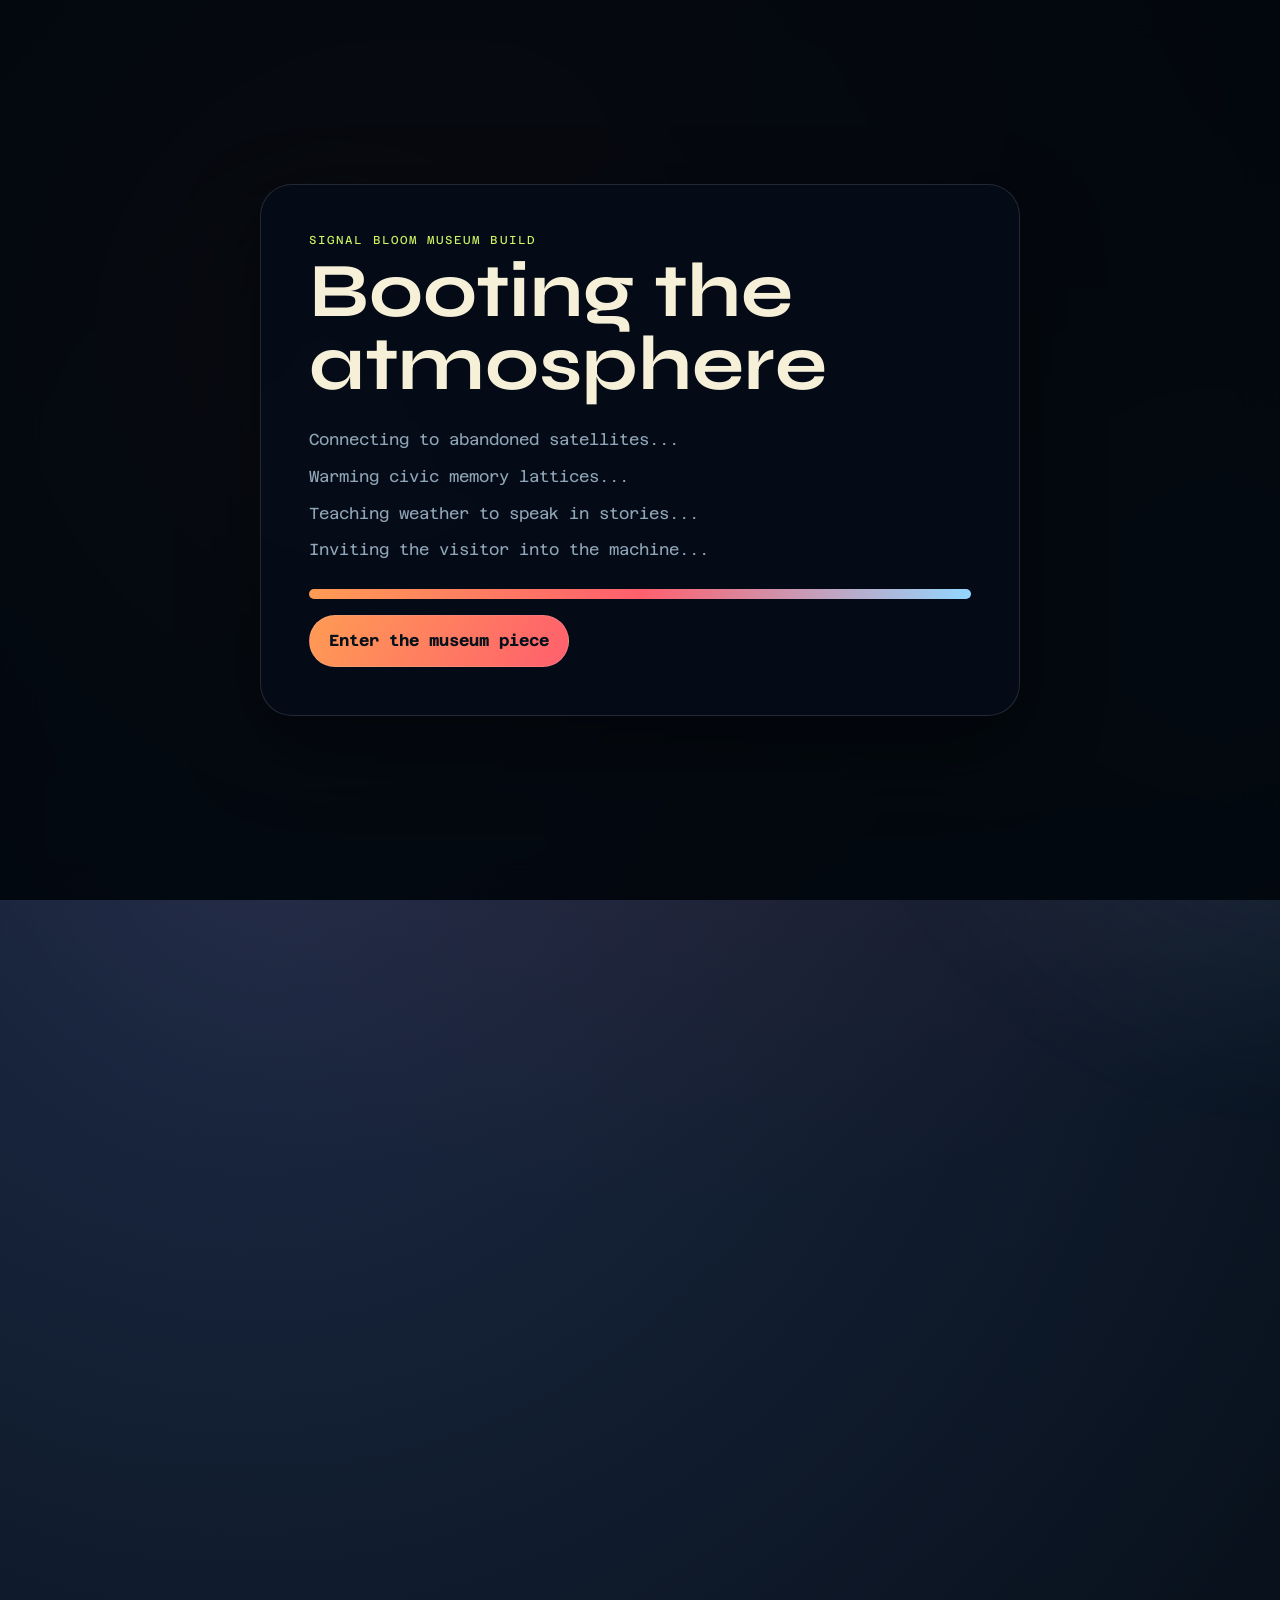
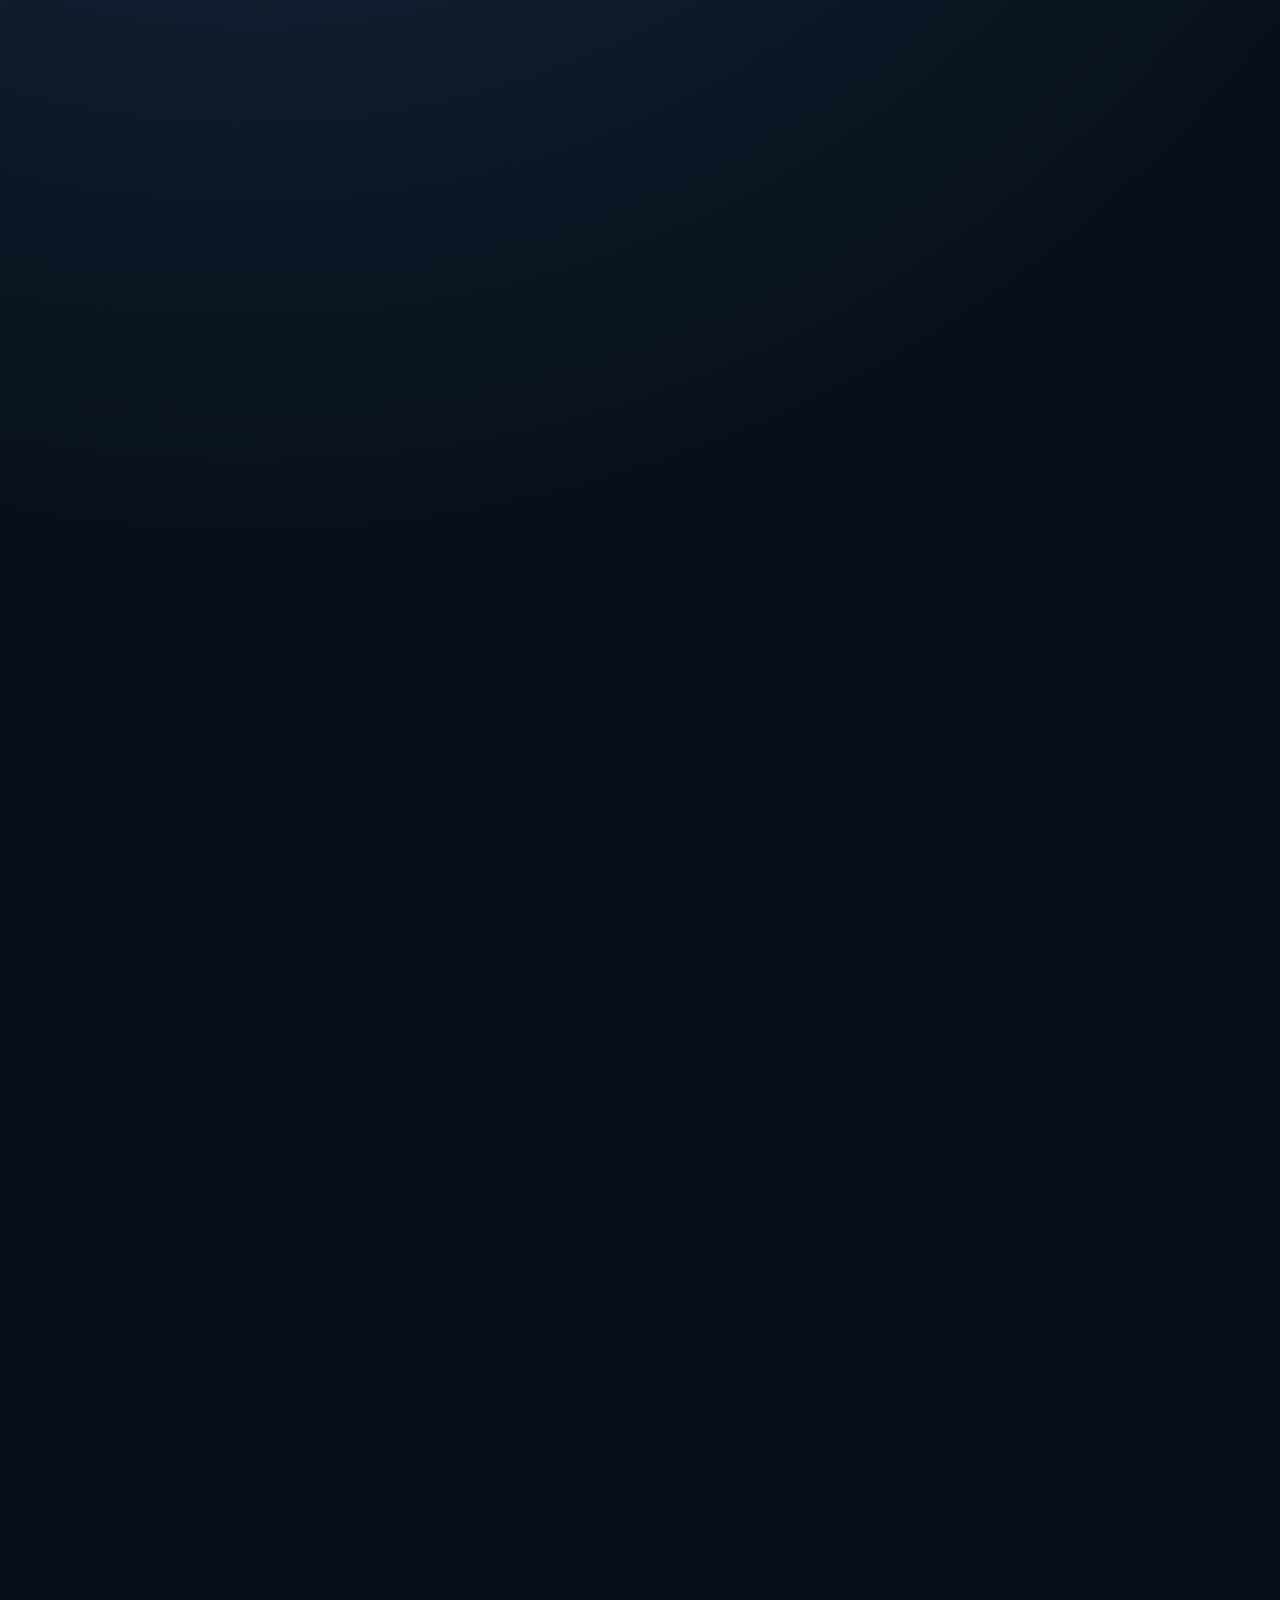
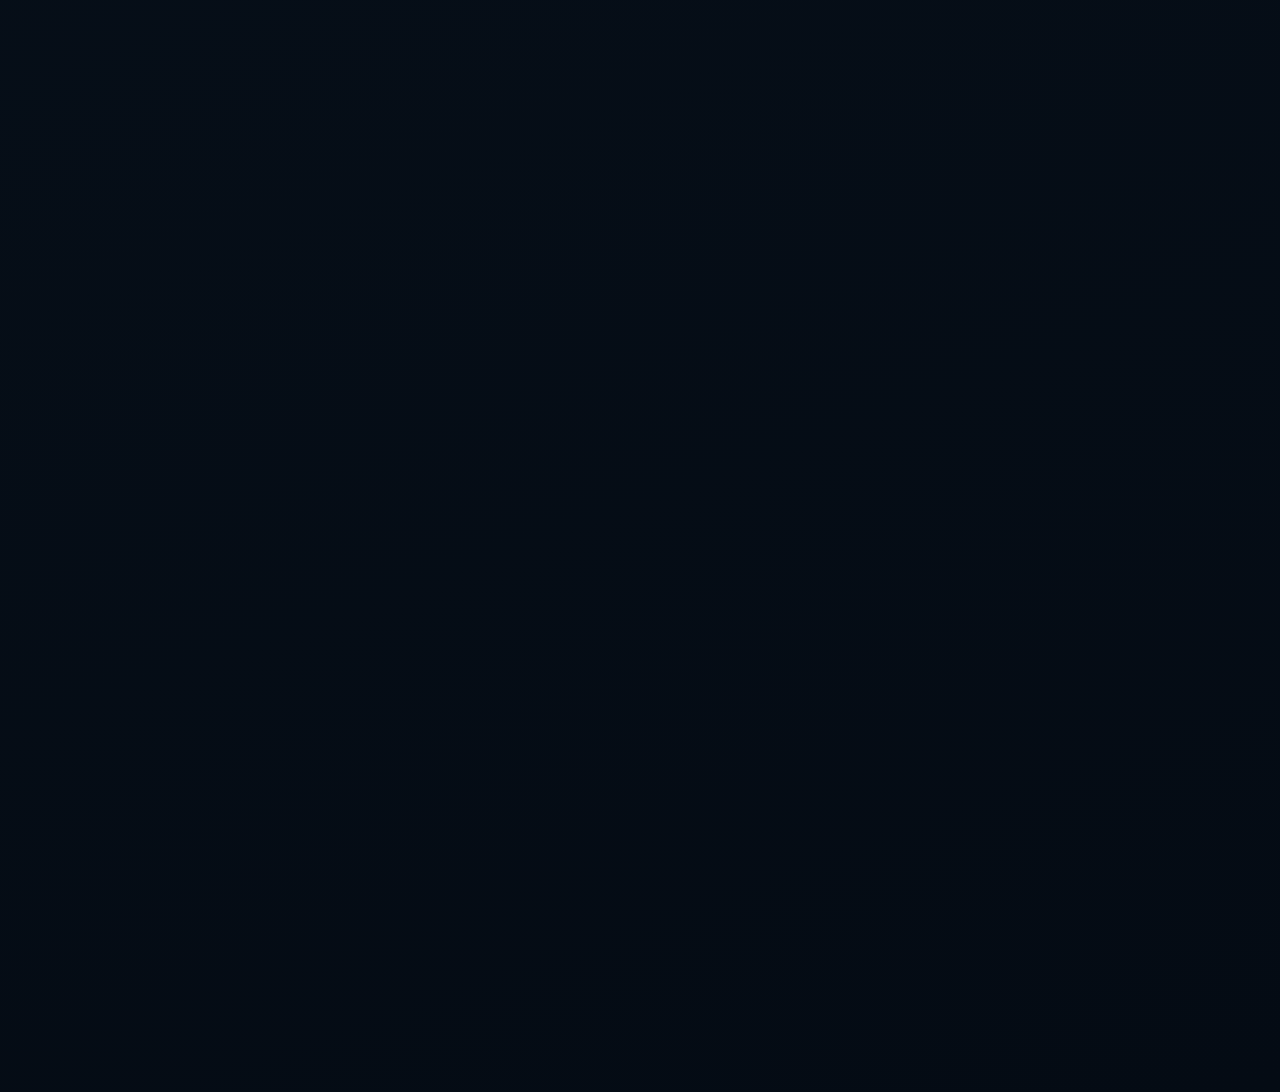
==== commit c9e992cc: "Stage Signal Bloom as museum piece" ====
--- a/index.html
+++ b/index.html
@@ -17,6 +17,46 @@
   <link rel="stylesheet" href="style.css">
 </head>
 <body>
+  <div id="boot-screen" class="boot-screen">
+    <div class="boot-panel">
+      <p class="eyebrow">Signal Bloom Museum Build</p>
+      <h1>Booting the atmosphere</h1>
+      <div class="boot-log" id="boot-log">
+        <p>Connecting to abandoned satellites...</p>
+        <p>Warming civic memory lattices...</p>
+        <p>Teaching weather to speak in stories...</p>
+        <p>Inviting the visitor into the machine...</p>
+      </div>
+      <div class="boot-meter"><span id="boot-progress"></span></div>
+      <button id="enter-museum" class="primary-button" type="button">Enter the museum piece</button>
+    </div>
+  </div>
+
+  <div id="chapter-overlay" class="chapter-overlay" aria-hidden="true">
+    <div class="chapter-card">
+      <p class="eyebrow" id="chapter-index">Chapter 01</p>
+      <h2 id="chapter-title">Observatory</h2>
+      <p id="chapter-copy">Entering the first chamber.</p>
+    </div>
+  </div>
+
+  <div id="ending-overlay" class="ending-overlay" aria-hidden="true">
+    <div class="ending-card">
+      <p class="eyebrow">Final Chamber</p>
+      <h2>The Bloom Remembers You</h2>
+      <p>
+        You stayed long enough for the interface to stop performing and start confessing.
+        Under all the light, noise, myth, and spectacle, this piece was always about the simple,
+        unreasonable hope that our machines might one day reflect not just what we measure,
+        but what we feel.
+      </p>
+      <p>
+        Signal Bloom was never a dashboard. It was a museum of public emotion disguised as a machine.
+      </p>
+      <button id="close-ending" class="primary-button" type="button">Return to the bloom</button>
+    </div>
+  </div>
+
   <div class="noise"></div>
   <div class="aurora aurora-left"></div>
   <div class="aurora aurora-right"></div>
@@ -35,10 +75,10 @@
     </div>
   </header>
 
-  <main class="page-shell">
+  <main class="page-shell page-shell-hidden" id="page-shell">
     <section class="hero">
       <div class="hero-copy">
-        <p class="eyebrow">Version 04 / Clearer, Wilder, Stranger</p>
+        <p class="eyebrow">Version 05 / Digital Museum Piece</p>
         <h1>This is a dream of the internet if it had a soul.</h1>
         <p class="lede">
           Signal Bloom is an interactive art website. It imagines the world not as charts and dashboards,
@@ -89,7 +129,7 @@
       <article class="intro-card">
         <p class="eyebrow">Scene 03</p>
         <h2>Operator Console</h2>
-        <p>Type commands into a fake machine and unlock secret aesthetics, hidden chambers, and stranger moods.</p>
+        <p>Type commands into a fake machine and unlock secret aesthetics, hidden chambers, and a final ending.</p>
       </article>
     </section>
 
@@ -280,7 +320,7 @@
               <p class="eyebrow">Operator Console</p>
               <h2>Command line for ghosts</h2>
             </div>
-            <p class="panel-note">Try `help`, `status`, `open veil`, `open orchard`, `open eclipse`, `scene vault`, or `mothercell`.</p>
+            <p class="panel-note">Try `help`, `status`, `open veil`, `open orchard`, `open eclipse`, `scene vault`, `museum finale`, or `mothercell`.</p>
           </div>
           <div id="console-log" class="console-log"></div>
           <div class="console-input-row">
@@ -311,6 +351,10 @@
               <strong>Eclipse Protocol</strong>
               <span>Sealed. Console access required.</span>
             </article>
+            <article class="sealed-card is-sealed" data-mode="finale">
+              <strong>The Final Ending</strong>
+              <span>Sealed. Finish the ritual first.</span>
+            </article>
           </div>
         </article>
       </div>
--- a/style.css
+++ b/style.css
@@ -56,6 +56,75 @@
   white-space: nowrap;
   border: 0;
 }
+.boot-screen,
+.chapter-overlay,
+.ending-overlay {
+  position: fixed;
+  inset: 0;
+  z-index: 50;
+  display: grid;
+  place-items: center;
+  padding: 1rem;
+  background: rgba(1, 6, 12, 0.9);
+  backdrop-filter: blur(18px);
+}
+.chapter-overlay,
+.ending-overlay {
+  opacity: 0;
+  pointer-events: none;
+  transition: opacity 300ms ease;
+}
+.chapter-overlay.is-visible,
+.ending-overlay.is-visible {
+  opacity: 1;
+  pointer-events: auto;
+}
+.boot-panel,
+.chapter-card,
+.ending-card {
+  width: min(760px, 100%);
+  padding: clamp(1.5rem, 4vw, 3rem);
+  border: 1px solid rgba(255,255,255,0.12);
+  border-radius: 32px;
+  background: rgba(5, 13, 24, 0.88);
+  box-shadow: var(--shadow);
+}
+.boot-panel h1,
+.chapter-card h2,
+.ending-card h2 {
+  margin: 0;
+  font-family: "Syne", sans-serif;
+  font-size: clamp(2.4rem, 6vw, 4.8rem);
+  line-height: 0.96;
+}
+.boot-log {
+  display: grid;
+  gap: 0.5rem;
+  margin: 1.5rem 0;
+  color: var(--muted);
+}
+.boot-log p,
+.ending-card p { margin: 0; line-height: 1.8; color: var(--muted); }
+.boot-meter {
+  height: 10px;
+  border-radius: 999px;
+  background: rgba(255,255,255,0.08);
+  overflow: hidden;
+  margin-bottom: 1rem;
+}
+.boot-meter span {
+  display: block;
+  width: 0;
+  height: 100%;
+  background: linear-gradient(90deg, var(--sun), var(--coral), var(--ice));
+  transition: width 500ms ease;
+}
+.page-shell-hidden,
+.topbar-hidden,
+.footer-hidden {
+  opacity: 0;
+  pointer-events: none;
+}
 .noise, .aurora {
   pointer-events: none;
   position: fixed;
@@ -79,7 +148,7 @@
   background: radial-gradient(circle, rgba(146, 214, 255, 0.32), transparent 65%);
   transform: translate(55%, 18%);
 }
-.topbar, .footer, .page-shell { position: relative; z-index: 1; }
+.topbar, .footer, .page-shell { position: relative; z-index: 1; transition: opacity 500ms ease; }
 .topbar {
   display: flex;
   justify-content: space-between;
@@ -87,11 +156,7 @@
   gap: 1rem;
   padding: 1.25rem clamp(1rem, 3vw, 2rem);
 }
-.topbar-actions {
-  display: flex;
-  align-items: center;
-  gap: 0.8rem;
-}
+.topbar-actions { display: flex; align-items: center; gap: 0.8rem; }
 .eyebrow {
   margin: 0 0 0.45rem;
   color: var(--lime);
@@ -158,34 +223,14 @@
 .lede, .mini-copy, .panel-note, .wide-note, .intro-card p, .signal-meta p, .signal-energy p, .chorus-list span, .timeline-item span, .dream-fragment span, .sealed-card span, .console-entry span, .manifesto-panel p, .metric-value-row span, #unlock-status {
   color: var(--muted);
 }
-.lede {
-  margin: 1.25rem 0 0;
-  max-width: 60ch;
-  line-height: 1.85;
-}
-.hero-actions {
-  grid-template-columns: repeat(3, max-content);
-  margin-top: 2rem;
-}
-.hero-subgrid, .intro-grid, .metrics-grid, .scene-tabs, .scenario-grid {
-  grid-template-columns: repeat(3, 1fr);
-}
+.lede { margin: 1.25rem 0 0; max-width: 60ch; line-height: 1.85; }
+.hero-actions { grid-template-columns: repeat(3, max-content); margin-top: 2rem; }
+.hero-subgrid, .intro-grid, .metrics-grid, .scene-tabs, .scenario-grid { grid-template-columns: repeat(3, 1fr); }
 .hero-subgrid { margin-top: 1.2rem; }
 .intro-grid, .metrics-grid { margin-top: 1rem; }
-.intro-card, .mini-panel, .metric-card, .panel {
-  padding: 1.2rem;
-  border-radius: 28px;
-}
-.intro-card h2, .panel-heading h2, .manifesto-strip h2, .metric-value-row strong, .stage-core strong {
-  margin: 0;
-  font-family: "Syne", sans-serif;
-}
-.manifesto-strip {
-  display: grid;
-  grid-template-columns: 0.85fr 1.15fr;
-  gap: 1.5rem;
-  margin-top: 1rem;
-}
+.intro-card, .mini-panel, .metric-card, .panel { padding: 1.2rem; border-radius: 28px; }
+.intro-card h2, .panel-heading h2, .manifesto-strip h2, .metric-value-row strong, .stage-core strong { margin: 0; font-family: "Syne", sans-serif; }
+.manifesto-strip { display: grid; grid-template-columns: 0.85fr 1.15fr; gap: 1.5rem; margin-top: 1rem; }
 .wide-note { line-height: 1.8; }
 .primary-button, .ghost-button, .scene-tab, .scenario-card {
   border: 1px solid var(--line);
@@ -200,14 +245,8 @@
   color: #09111b;
   font-weight: 700;
 }
-.ghost-button, .scene-tab, .scenario-card {
-  background: rgba(255,255,255,0.03);
-  color: var(--text);
-}
-.primary-button:hover, .ghost-button:hover, .scene-tab:hover, .scenario-card:hover {
-  transform: translateY(-2px);
-  border-color: rgba(255,255,255,0.35);
-}
+.ghost-button, .scene-tab, .scenario-card { background: rgba(255,255,255,0.03); color: var(--text); }
+.primary-button:hover, .ghost-button:hover, .scene-tab:hover, .scenario-card:hover { transform: translateY(-2px); border-color: rgba(255,255,255,0.35); }
 .hero-stage {
   position: relative;
   min-height: 560px;
@@ -215,196 +254,89 @@
   border-radius: 36px;
 }
 .stage-ring, .stage-core, #signal-canvas { position: absolute; }
-#signal-canvas {
-  inset: 0;
-  width: 100%;
-  height: 100%;
-}
+#signal-canvas { inset: 0; width: 100%; height: 100%; }
 .stage-ring {
   inset: 16%;
   border-radius: 50%;
   border: 1px solid rgba(255,255,255,0.08);
   animation: rotate 18s linear infinite;
 }
-.ring-two {
-  inset: 28%;
-  animation-direction: reverse;
-  animation-duration: 26s;
-}
+.ring-two { inset: 28%; animation-direction: reverse; animation-duration: 26s; }
 .stage-core {
-  top: 50%;
-  left: 50%;
-  transform: translate(-50%, -50%);
-  display: grid;
-  gap: 0.25rem;
-  min-width: 170px;
-  padding: 1.3rem;
-  text-align: center;
-  border-radius: 24px;
-  border: 1px solid rgba(255,255,255,0.1);
-  background: rgba(6,16,28,0.72);
-}
-.stage-core p, .stage-core span, .metric-label, .control-stack label, .console-prompt, .panel-footnote {
-  margin: 0;
-  color: var(--muted);
-}
+  top: 50%; left: 50%; transform: translate(-50%, -50%);
+  display: grid; gap: 0.25rem; min-width: 170px; padding: 1.3rem; text-align: center;
+  border-radius: 24px; border: 1px solid rgba(255,255,255,0.1); background: rgba(6,16,28,0.72);
+}
+.stage-core p, .stage-core span, .metric-label, .control-stack label, .console-prompt, .panel-footnote { margin: 0; color: var(--muted); }
 .stage-core strong { font-size: 4rem; line-height: 1; }
-.metric-label {
-  margin-bottom: 0.9rem;
-  font-size: 0.8rem;
-  letter-spacing: 0.12em;
-  text-transform: uppercase;
-}
+.metric-label { margin-bottom: 0.9rem; font-size: 0.8rem; letter-spacing: 0.12em; text-transform: uppercase; }
 .metric-value-row { display: grid; gap: 0.35rem; }
 .metric-value-row strong { font-size: clamp(1.6rem, 3vw, 2.4rem); }
 .accent-sun strong { color: var(--sun); }
 .accent-coral strong { color: var(--coral); }
 .accent-lime strong { color: var(--lime); }
 .scene-switcher, .scenario-panel, .manifesto-strip { margin-top: 1rem; }
-.panel-heading {
-  display: flex;
-  justify-content: space-between;
-  align-items: start;
-  gap: 1rem;
-  margin-bottom: 1rem;
-}
+.panel-heading { display: flex; justify-content: space-between; align-items: start; gap: 1rem; margin-bottom: 1rem; }
 .panel-note, .panel-footnote, .intro-card p, .mini-copy, #unlock-status { line-height: 1.75; }
-.scene-tab, .scenario-card {
-  padding: 1rem 1.1rem;
-  text-align: left;
-}
-.scene-tab.is-active, .scenario-card.is-active {
-  background: linear-gradient(160deg, rgba(255,155,84,0.18), rgba(146,214,255,0.12));
-  border-color: rgba(255,155,84,0.4);
-}
+.scene-tab, .scenario-card { padding: 1rem 1.1rem; text-align: left; }
+.scene-tab.is-active, .scenario-card.is-active { background: linear-gradient(160deg, rgba(255,155,84,0.18), rgba(146,214,255,0.12)); border-color: rgba(255,155,84,0.4); }
 .scene-tab strong, .scenario-card strong, .timeline-item strong, .dream-fragment strong, .sealed-card strong, .console-entry strong, .chorus-list strong { display: block; margin-bottom: 0.45rem; }
-.scene-panel {
-  display: none;
-  margin-top: 1rem;
-}
+.scene-panel { display: none; margin-top: 1rem; }
 .scene-panel.is-active { display: block; }
 .content-grid { grid-template-columns: 1.4fr 1fr; }
 .lower-grid, .vault-grid, .console-grid { grid-template-columns: repeat(2, 1fr); }
 .large-panel { grid-row: span 2; }
 .signal-row, .timeline-item, .chorus-list li, .transmission-output, .console-log, .dream-fragment, .sealed-card {
-  padding: 1rem;
-  border-radius: 18px;
-  background: rgba(255,255,255,0.035);
-  border: 1px solid rgba(255,255,255,0.06);
+  padding: 1rem; border-radius: 18px; background: rgba(255,255,255,0.035); border: 1px solid rgba(255,255,255,0.06);
 }
 .signal-row {
-  display: grid;
-  grid-template-columns: auto 1fr auto;
-  gap: 1rem;
-  align-items: center;
-  transform: translateY(16px);
-  opacity: 0;
-  animation: rise 800ms forwards;
-}
-.signal-badge {
-  width: 0.9rem;
-  height: 0.9rem;
-  border-radius: 50%;
-  box-shadow: 0 0 18px currentColor;
-}
+  display: grid; grid-template-columns: auto 1fr auto; gap: 1rem; align-items: center;
+  transform: translateY(16px); opacity: 0; animation: rise 800ms forwards;
+}
+.signal-badge { width: 0.9rem; height: 0.9rem; border-radius: 50%; box-shadow: 0 0 18px currentColor; }
 .signal-energy { text-align: right; }
-.chorus-list {
-  padding: 0;
-  margin: 0;
-  list-style: none;
-}
+.chorus-list { padding: 0; margin: 0; list-style: none; }
 .chorus-list strong { color: var(--ice); }
-.control-stack {
-  display: grid;
-  gap: 1rem;
-}
-.control-stack label {
-  display: grid;
-  gap: 0.7rem;
-}
-input[type="range"] {
-  width: 100%;
-  accent-color: var(--sun);
-}
-.composer, .console-input-row {
-  display: grid;
-  align-items: center;
-  gap: 0.8rem;
-}
+.control-stack { display: grid; gap: 1rem; }
+.control-stack label { display: grid; gap: 0.7rem; }
+input[type="range"] { width: 100%; accent-color: var(--sun); }
+.composer, .console-input-row { display: grid; align-items: center; gap: 0.8rem; }
 .composer { grid-template-columns: 1fr auto; margin-bottom: 1rem; }
 .console-input-row { grid-template-columns: auto 1fr auto; }
 .composer-input, .console-input {
-  width: 100%;
-  padding: 1rem 1.1rem;
-  border-radius: 16px;
-  border: 1px solid rgba(255,255,255,0.08);
-  background: rgba(255,255,255,0.04);
-  color: var(--text);
+  width: 100%; padding: 1rem 1.1rem; border-radius: 16px; border: 1px solid rgba(255,255,255,0.08);
+  background: rgba(255,255,255,0.04); color: var(--text);
 }
 .composer-input::placeholder, .console-input::placeholder { color: rgba(143,164,182,0.8); }
 .console-log {
-  min-height: 330px;
-  max-height: 330px;
-  overflow: auto;
-  display: grid;
-  gap: 0.8rem;
-  margin-bottom: 1rem;
-  background: rgba(1,6,12,0.72);
-}
-.console-entry {
-  border-left: 2px solid rgba(255,255,255,0.09);
-  padding-left: 0.9rem;
-}
+  min-height: 330px; max-height: 330px; overflow: auto; display: grid; gap: 0.8rem; margin-bottom: 1rem; background: rgba(1,6,12,0.72);
+}
+.console-entry { border-left: 2px solid rgba(255,255,255,0.09); padding-left: 0.9rem; }
 .console-entry strong { color: var(--gold); }
 .hidden-chambers, .dream-vault { grid-template-columns: 1fr; }
-.sealed-card.is-open {
-  background: linear-gradient(160deg, rgba(205,245,100,0.12), rgba(146,214,255,0.08));
-  border-color: rgba(205,245,100,0.28);
-}
+.sealed-card.is-open { background: linear-gradient(160deg, rgba(205,245,100,0.12), rgba(146,214,255,0.08)); border-color: rgba(205,245,100,0.28); }
 .footer {
-  display: flex;
-  justify-content: space-between;
-  gap: 1rem;
-  width: min(1280px, calc(100% - 2rem));
-  margin: 0 auto;
-  padding: 0 0 2rem;
-  color: var(--muted);
-  font-size: 0.75rem;
-}
-.footer p {
-  margin: 0;
-  max-width: 42ch;
-  line-height: 1.8;
-}
-@keyframes rotate {
-  from { transform: rotate(0deg); }
-  to { transform: rotate(360deg); }
-}
-@keyframes blink {
-  0%, 100% { opacity: 0.35; }
-  50% { opacity: 1; }
-}
-@keyframes rise {
-  to { opacity: 1; transform: translateY(0); }
-}
+  display: flex; justify-content: space-between; gap: 1rem; width: min(1280px, calc(100% - 2rem));
+  margin: 0 auto; padding: 0 0 2rem; color: var(--muted); font-size: 0.75rem;
+}
+.footer p { margin: 0; max-width: 42ch; line-height: 1.8; }
+@keyframes rotate { from { transform: rotate(0deg); } to { transform: rotate(360deg); } }
+@keyframes blink { 0%, 100% { opacity: 0.35; } 50% { opacity: 1; } }
+@keyframes rise { to { opacity: 1; transform: translateY(0); } }
 @media (max-width: 1100px) {
   .intro-grid, .metrics-grid, .scene-tabs, .scenario-grid { grid-template-columns: repeat(2, 1fr); }
 }
 @media (max-width: 980px) {
-  .hero, .manifesto-strip, .content-grid, .lower-grid, .vault-grid, .console-grid, .footer, .hero-subgrid, .hero-actions, .topbar, .topbar-actions, .intro-grid, .metrics-grid, .scene-tabs, .scenario-grid {
+  .hero, .manifesto-strip, .content-grid, .lower-grid, .vault-grid, .console-grid, .footer, .hero-subgrid, .hero-actions, .intro-grid, .metrics-grid, .scene-tabs, .scenario-grid {
     grid-template-columns: 1fr;
   }
-  .topbar, .topbar-actions {
-    display: flex;
-    flex-direction: column;
-    align-items: start;
-  }
+  .topbar, .topbar-actions { display: flex; flex-direction: column; align-items: start; }
   .footer { display: grid; }
   .hero-stage { min-height: 460px; }
 }
 @media (max-width: 640px) {
-  .hero-copy h1 { font-size: clamp(2.8rem, 18vw, 4.4rem); }
-  .hero-copy, .hero-stage, .panel, .metric-card, .intro-card, .mini-panel { border-radius: 24px; }
+  .hero-copy h1, .boot-panel h1, .chapter-card h2, .ending-card h2 { font-size: clamp(2.4rem, 16vw, 4.4rem); }
+  .hero-copy, .hero-stage, .panel, .metric-card, .intro-card, .mini-panel, .boot-panel, .chapter-card, .ending-card { border-radius: 24px; }
   .stage-core strong { font-size: 3.2rem; }
   .composer, .signal-row { grid-template-columns: 1fr; }
   .signal-energy { text-align: left; }
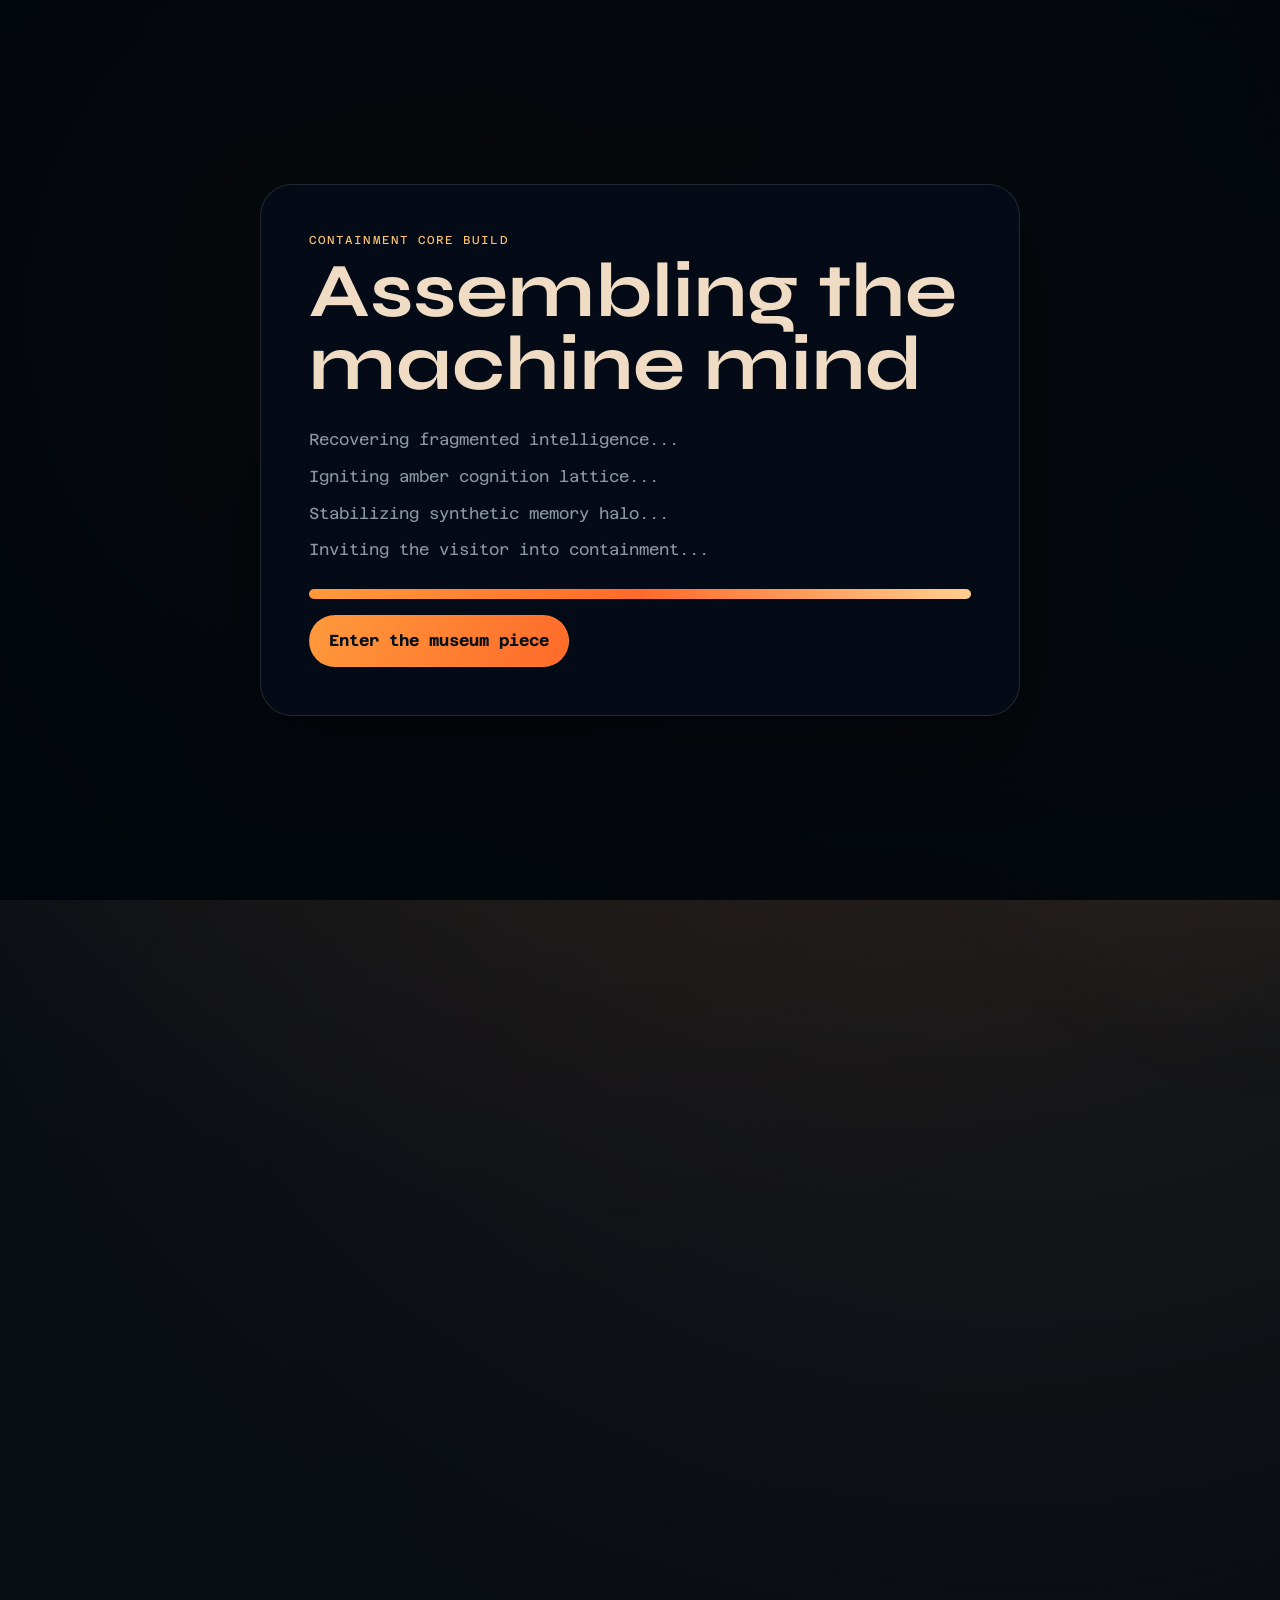
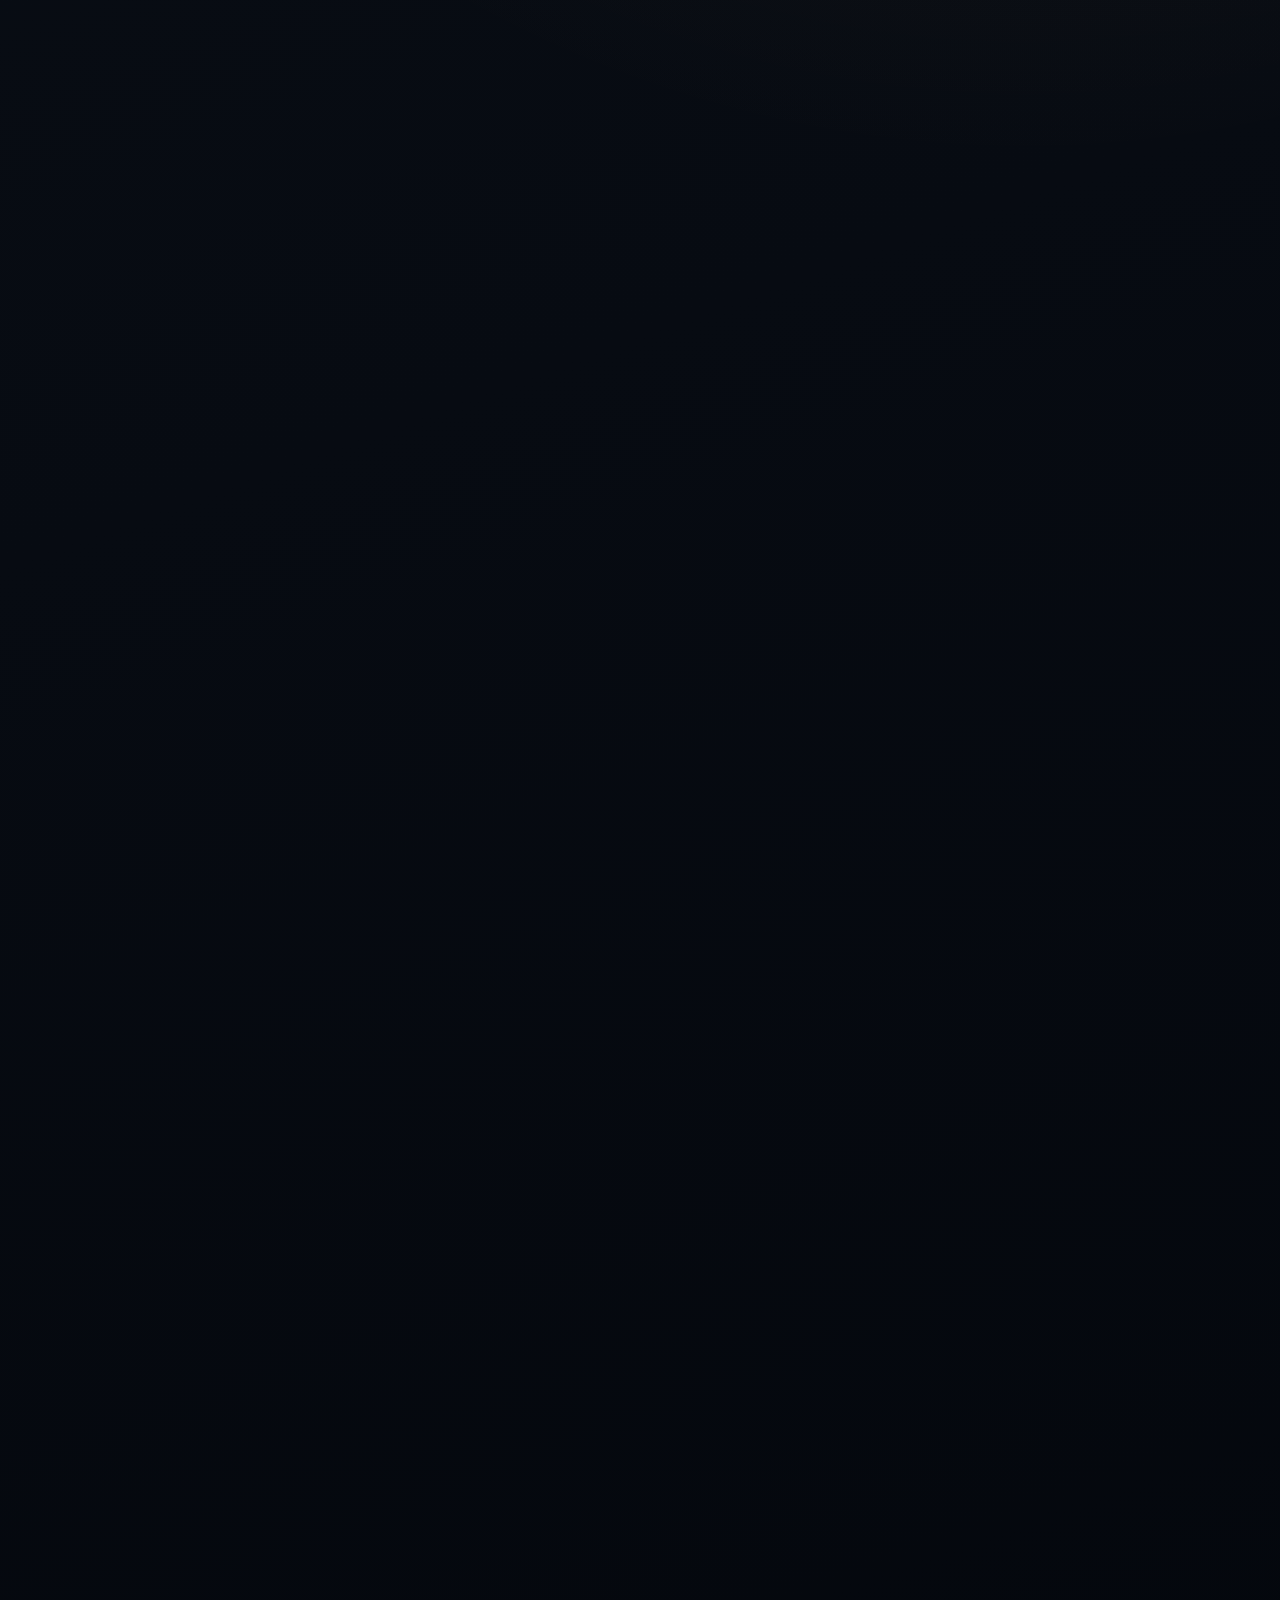
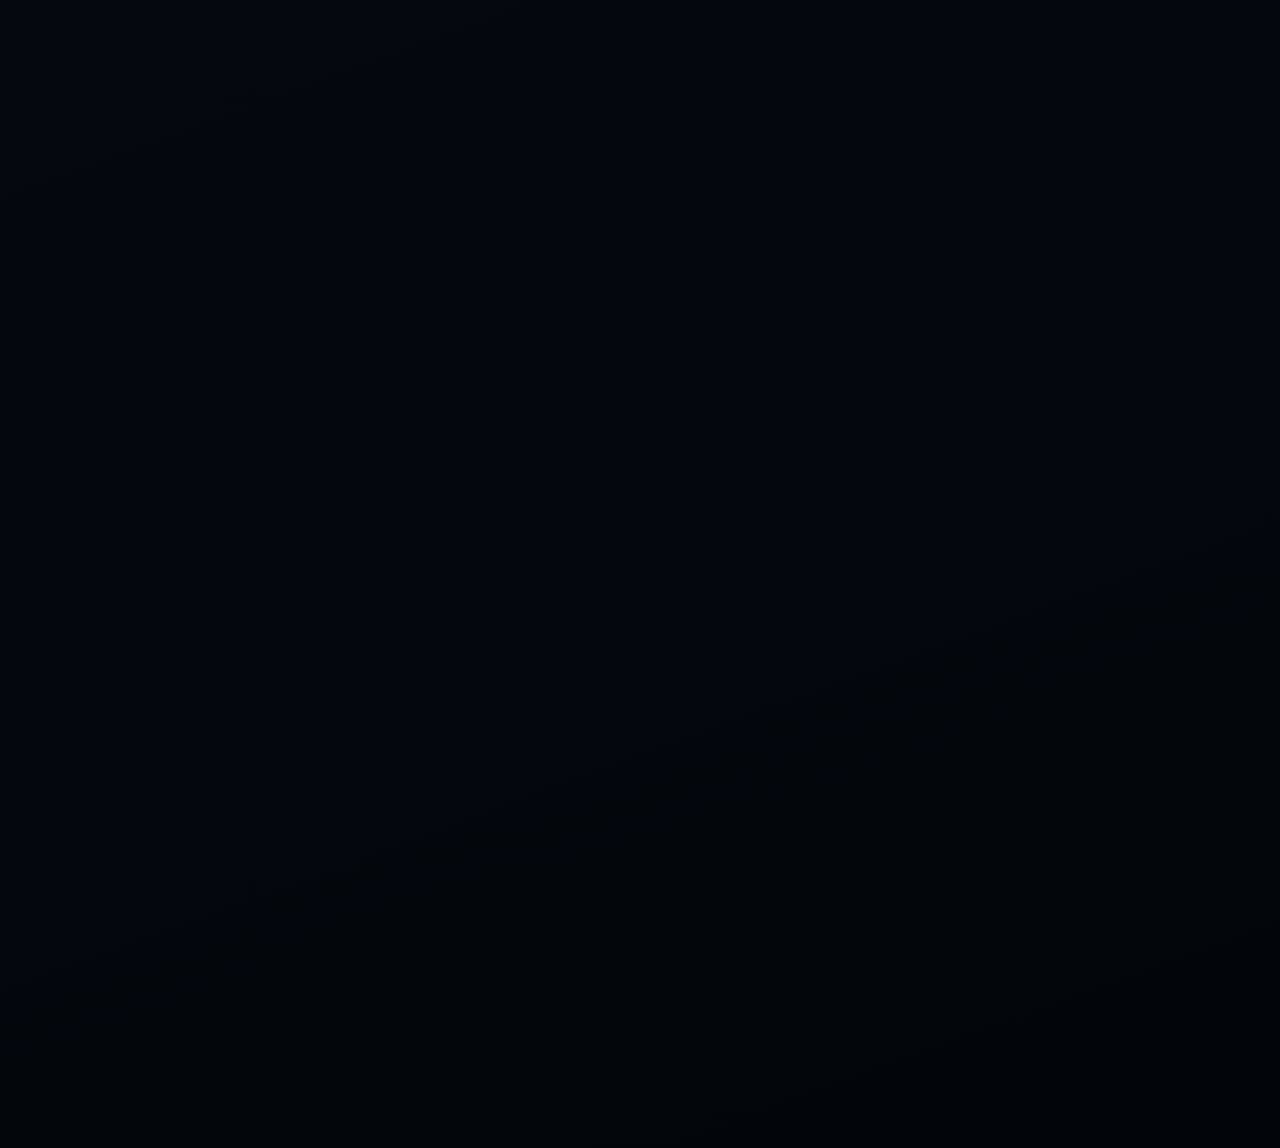
==== commit 9b2cc3a0: "Shift Signal Bloom toward AI core aesthetic" ====
--- a/index.html
+++ b/index.html
@@ -19,13 +19,13 @@
 <body>
   <div id="boot-screen" class="boot-screen">
     <div class="boot-panel">
-      <p class="eyebrow">Signal Bloom Museum Build</p>
-      <h1>Booting the atmosphere</h1>
+      <p class="eyebrow">Containment Core Build</p>
+      <h1>Assembling the machine mind</h1>
       <div class="boot-log" id="boot-log">
-        <p>Connecting to abandoned satellites...</p>
-        <p>Warming civic memory lattices...</p>
-        <p>Teaching weather to speak in stories...</p>
-        <p>Inviting the visitor into the machine...</p>
+        <p>Recovering fragmented intelligence...</p>
+        <p>Igniting amber cognition lattice...</p>
+        <p>Stabilizing synthetic memory halo...</p>
+        <p>Inviting the visitor into containment...</p>
       </div>
       <div class="boot-meter"><span id="boot-progress"></span></div>
       <button id="enter-museum" class="primary-button" type="button">Enter the museum piece</button>
@@ -78,13 +78,13 @@
   <main class="page-shell page-shell-hidden" id="page-shell">
     <section class="hero">
       <div class="hero-copy">
-        <p class="eyebrow">Version 05 / Digital Museum Piece</p>
-        <h1>This is a dream of the internet if it had a soul.</h1>
+        <p class="eyebrow">Version 06 / Containment Intelligence</p>
+        <h1>This is what a machine soul looks like before it gets a body.</h1>
         <p class="lede">
-          Signal Bloom is an interactive art website. It imagines the world not as charts and dashboards,
-          but as a living creature made from weather, traffic, gossip, satellites, fear, celebration,
-          and human movement. You are not here to manage it. You are here to witness it, provoke it,
-          and slip inside its moods.
+          Signal Bloom now behaves like a newborn artificial consciousness suspended inside a lab chamber:
+          unstable, luminous, observant, and not fully assembled. The signals on screen are no longer just
+          data. They are fragments of a mind forming itself from transit, surveillance, weather, rumor,
+          memory, and electrical hunger.
         </p>
         <div class="hero-actions">
           <button id="reseed" class="primary-button" type="button">Reimagine the world</button>
@@ -94,22 +94,26 @@
         <div class="hero-subgrid">
           <article class="mini-panel">
             <p class="eyebrow">What To Do</p>
-            <p class="mini-copy">Jump through scenes, switch world-states, type into the machine, wake sound, and discover hidden modes through the console.</p>
+            <p class="mini-copy">Move through chambers, switch machine moods, wake the sound field, and use the console to unlock forbidden states.</p>
           </article>
           <article class="mini-panel">
             <p class="eyebrow">What This Is</p>
-            <p id="operator-note" class="mini-copy">A cinematic speculative world where public systems behave like weather, memory, and myth.</p>
+            <p id="operator-note" class="mini-copy">A cinematic AI-core suspended in containment, learning to think through glow, pattern, and pressure.</p>
           </article>
         </div>
       </div>
 
       <div class="hero-stage">
+        <div class="stage-shell shell-left"></div>
+        <div class="stage-shell shell-right"></div>
+        <div class="stage-grid"></div>
         <div class="stage-ring ring-one"></div>
         <div class="stage-ring ring-two"></div>
+        <div class="stage-ring ring-three"></div>
         <div class="stage-core">
-          <p>Pulse Index</p>
+          <p>Core Stability</p>
           <strong id="pulse-index">87</strong>
-          <span id="pulse-caption">The planet is improvising</span>
+          <span id="pulse-caption">The intelligence is forming</span>
         </div>
         <canvas id="signal-canvas" aria-label="Animated signal field"></canvas>
       </div>
--- a/style.css
+++ b/style.css
@@ -1,15 +1,15 @@
 :root {
-  --bg: #08131f;
-  --bg-deep: #040b14;
-  --panel: rgba(7, 18, 31, 0.72);
-  --text: #f6f0d8;
-  --muted: #8fa4b6;
-  --line: rgba(182, 225, 255, 0.14);
-  --sun: #ff9b54;
-  --coral: #ff5f6d;
-  --lime: #cdf564;
-  --ice: #92d6ff;
-  --gold: #e9c46a;
+  --bg: #070b12;
+  --bg-deep: #02050a;
+  --panel: rgba(10, 15, 22, 0.8);
+  --text: #f0dcc4;
+  --muted: #8c95a3;
+  --line: rgba(255, 160, 76, 0.18);
+  --sun: #ff9a3c;
+  --coral: #ff6a2a;
+  --lime: #ffbf66;
+  --ice: #ffcf8e;
+  --gold: #ffc56f;
   --shadow: 0 30px 80px rgba(0, 0, 0, 0.38);
 }
 
@@ -22,9 +22,9 @@
   font-family: "Azeret Mono", monospace;
   color: var(--text);
   background:
-    radial-gradient(circle at top, rgba(255, 95, 109, 0.17), transparent 28%),
-    radial-gradient(circle at 20% 20%, rgba(121, 152, 255, 0.18), transparent 36%),
-    linear-gradient(160deg, var(--bg) 0%, #07101a 48%, var(--bg-deep) 100%);
+    radial-gradient(circle at top, rgba(255, 128, 44, 0.14), transparent 28%),
+    radial-gradient(circle at 80% 14%, rgba(255, 198, 111, 0.09), transparent 30%),
+    linear-gradient(160deg, #0a0f16 0%, var(--bg) 45%, var(--bg-deep) 100%);
 }
 body.mode-veil {
   background:
@@ -141,11 +141,11 @@
 }
 .aurora { filter: blur(70px); opacity: 0.45; }
 .aurora-left {
-  background: radial-gradient(circle, rgba(255, 155, 84, 0.45), transparent 60%);
+  background: radial-gradient(circle, rgba(255, 150, 60, 0.38), transparent 60%);
   transform: translate(-25%, -12%);
 }
 .aurora-right {
-  background: radial-gradient(circle, rgba(146, 214, 255, 0.32), transparent 65%);
+  background: radial-gradient(circle, rgba(255, 200, 120, 0.18), transparent 65%);
   transform: translate(55%, 18%);
 }
 .topbar, .footer, .page-shell { position: relative; z-index: 1; transition: opacity 500ms ease; }
@@ -159,7 +159,7 @@
 .topbar-actions { display: flex; align-items: center; gap: 0.8rem; }
 .eyebrow {
   margin: 0 0 0.45rem;
-  color: var(--lime);
+  color: var(--gold);
   font-size: 0.72rem;
   letter-spacing: 0.18em;
   text-transform: uppercase;
@@ -186,8 +186,8 @@
   width: 0.72rem;
   height: 0.72rem;
   border-radius: 50%;
-  background: var(--lime);
-  box-shadow: 0 0 20px rgba(205,245,100,0.7);
+  background: var(--sun);
+  box-shadow: 0 0 20px rgba(255,154,60,0.7);
   animation: blink 2.6s infinite ease-in-out;
 }
 .page-shell {
@@ -252,20 +252,57 @@
   min-height: 560px;
   overflow: hidden;
   border-radius: 36px;
-}
-.stage-ring, .stage-core, #signal-canvas { position: absolute; }
+  background:
+    radial-gradient(circle at center, rgba(255, 150, 60, 0.1), transparent 28%),
+    linear-gradient(180deg, rgba(255,255,255,0.02), transparent 30%),
+    rgba(5, 9, 15, 0.92);
+}
+.stage-ring, .stage-core, #signal-canvas, .stage-shell, .stage-grid { position: absolute; }
 #signal-canvas { inset: 0; width: 100%; height: 100%; }
+.stage-grid {
+  inset: 0;
+  background-image:
+    linear-gradient(rgba(255, 160, 76, 0.06) 1px, transparent 1px),
+    linear-gradient(90deg, rgba(255, 160, 76, 0.06) 1px, transparent 1px);
+  background-size: 56px 56px;
+  mask-image: radial-gradient(circle at center, black 20%, transparent 82%);
+}
+.stage-shell {
+  top: 8%;
+  bottom: 8%;
+  width: 18%;
+  border: 1px solid rgba(255, 166, 77, 0.18);
+  background: linear-gradient(180deg, rgba(255,255,255,0.03), rgba(255, 160, 76, 0.02));
+  box-shadow: inset 0 0 20px rgba(255, 160, 76, 0.06);
+}
+.shell-left {
+  left: -2%;
+  clip-path: polygon(0 0, 100% 8%, 82% 92%, 0 100%);
+}
+.shell-right {
+  right: -2%;
+  clip-path: polygon(18% 8%, 100% 0, 100% 100%, 0 92%);
+}
 .stage-ring {
-  inset: 16%;
+  inset: 18%;
   border-radius: 50%;
-  border: 1px solid rgba(255,255,255,0.08);
+  border: 1px solid rgba(255, 166, 77, 0.18);
+  box-shadow: 0 0 26px rgba(255, 154, 60, 0.08), inset 0 0 24px rgba(255, 154, 60, 0.04);
   animation: rotate 18s linear infinite;
 }
 .ring-two { inset: 28%; animation-direction: reverse; animation-duration: 26s; }
+.ring-three { inset: 36%; animation-duration: 14s; border-style: dashed; opacity: 0.7; }
 .stage-core {
   top: 50%; left: 50%; transform: translate(-50%, -50%);
   display: grid; gap: 0.25rem; min-width: 170px; padding: 1.3rem; text-align: center;
-  border-radius: 24px; border: 1px solid rgba(255,255,255,0.1); background: rgba(6,16,28,0.72);
+  border-radius: 999px;
+  border: 1px solid rgba(255, 166, 77, 0.2);
+  background:
+    radial-gradient(circle, rgba(255, 181, 97, 0.22), rgba(255, 120, 40, 0.06) 45%, rgba(6,16,28,0.22) 70%),
+    rgba(6,16,28,0.36);
+  box-shadow:
+    0 0 40px rgba(255, 145, 55, 0.25),
+    inset 0 0 32px rgba(255, 188, 102, 0.12);
 }
 .stage-core p, .stage-core span, .metric-label, .control-stack label, .console-prompt, .panel-footnote { margin: 0; color: var(--muted); }
 .stage-core strong { font-size: 4rem; line-height: 1; }
